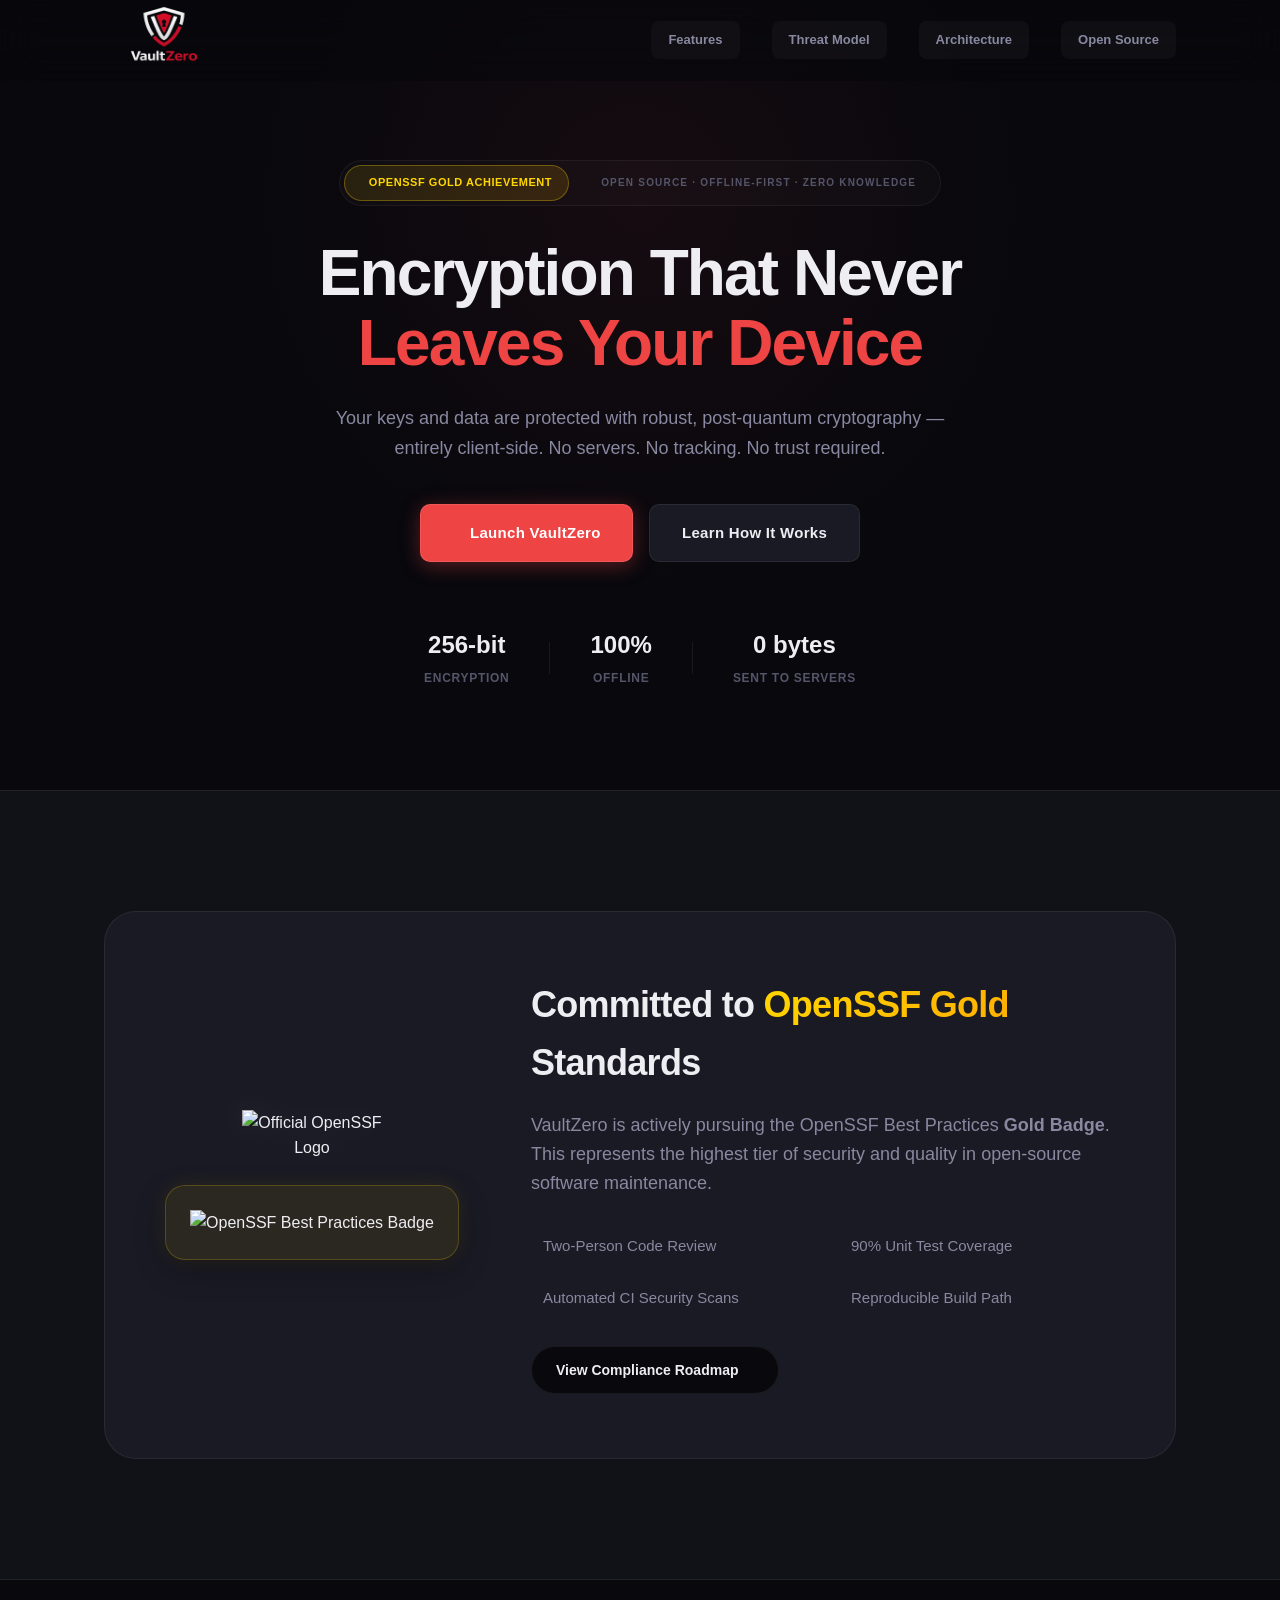
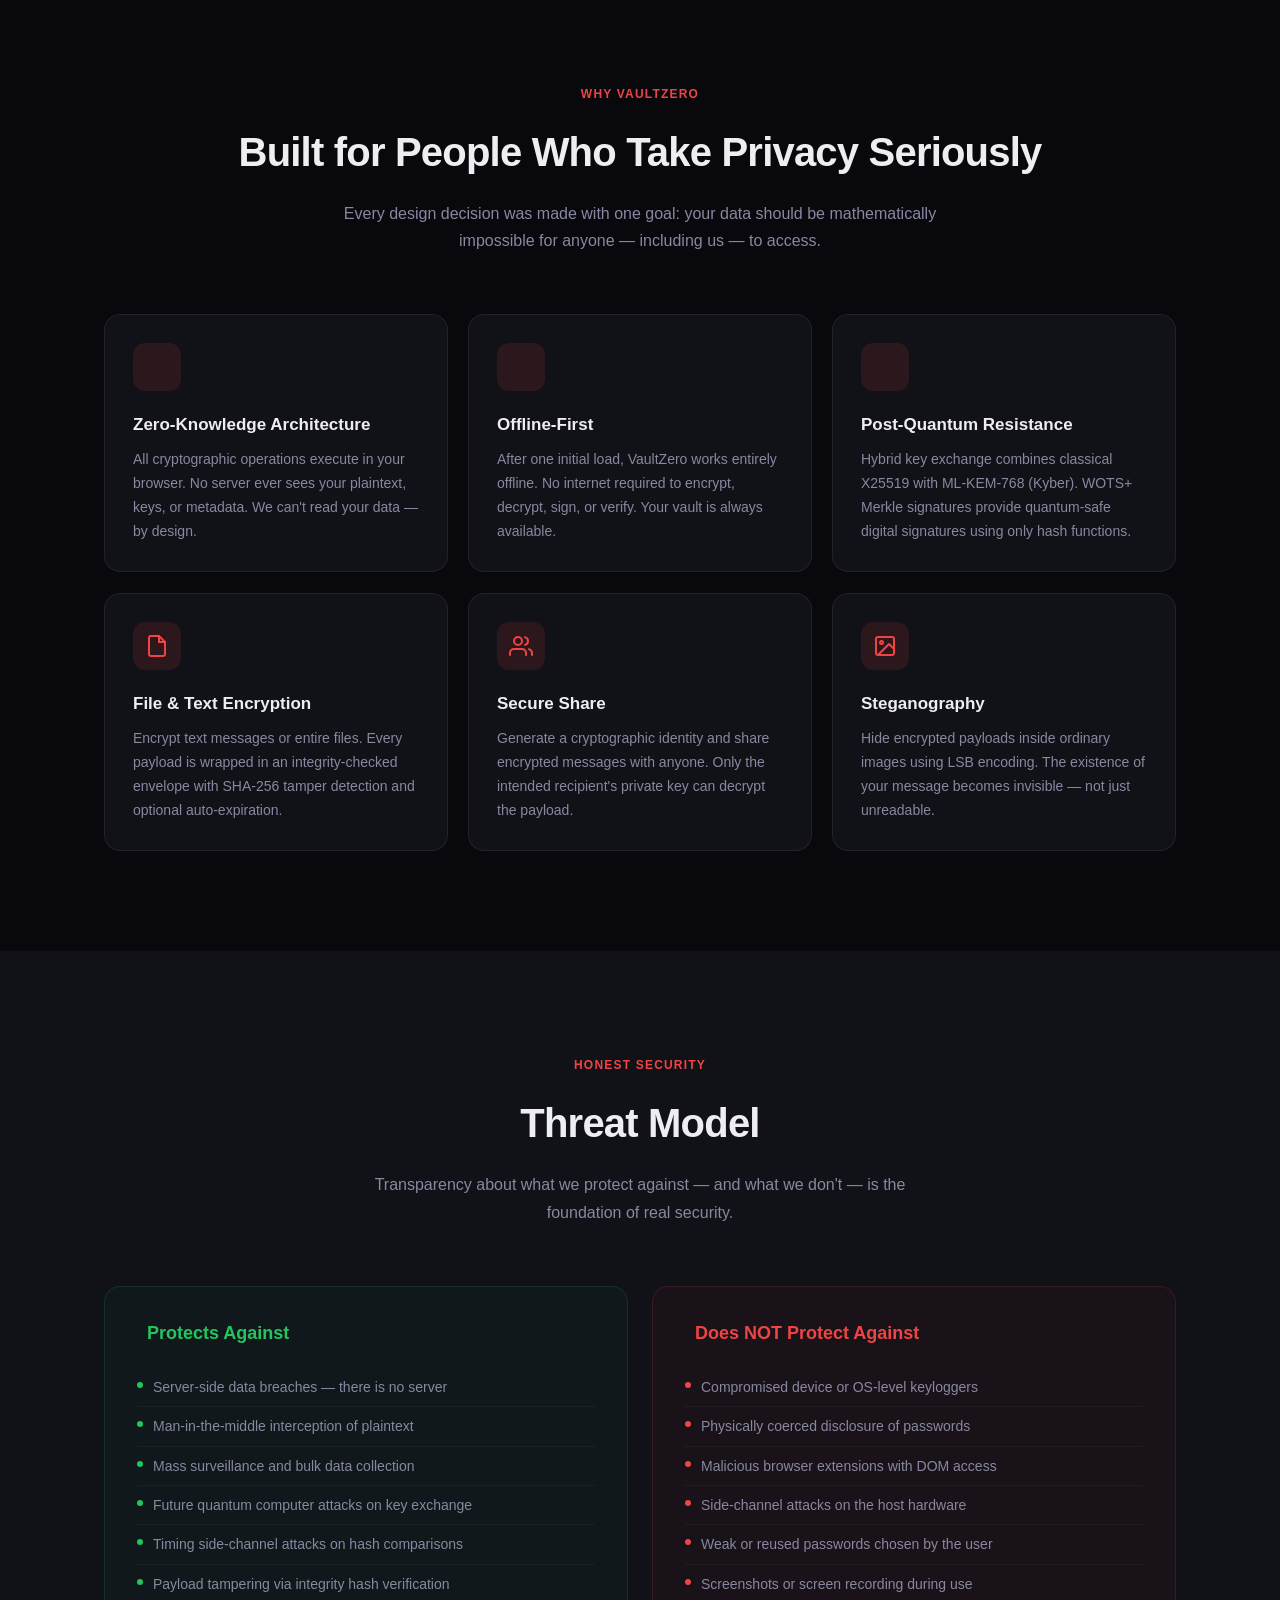
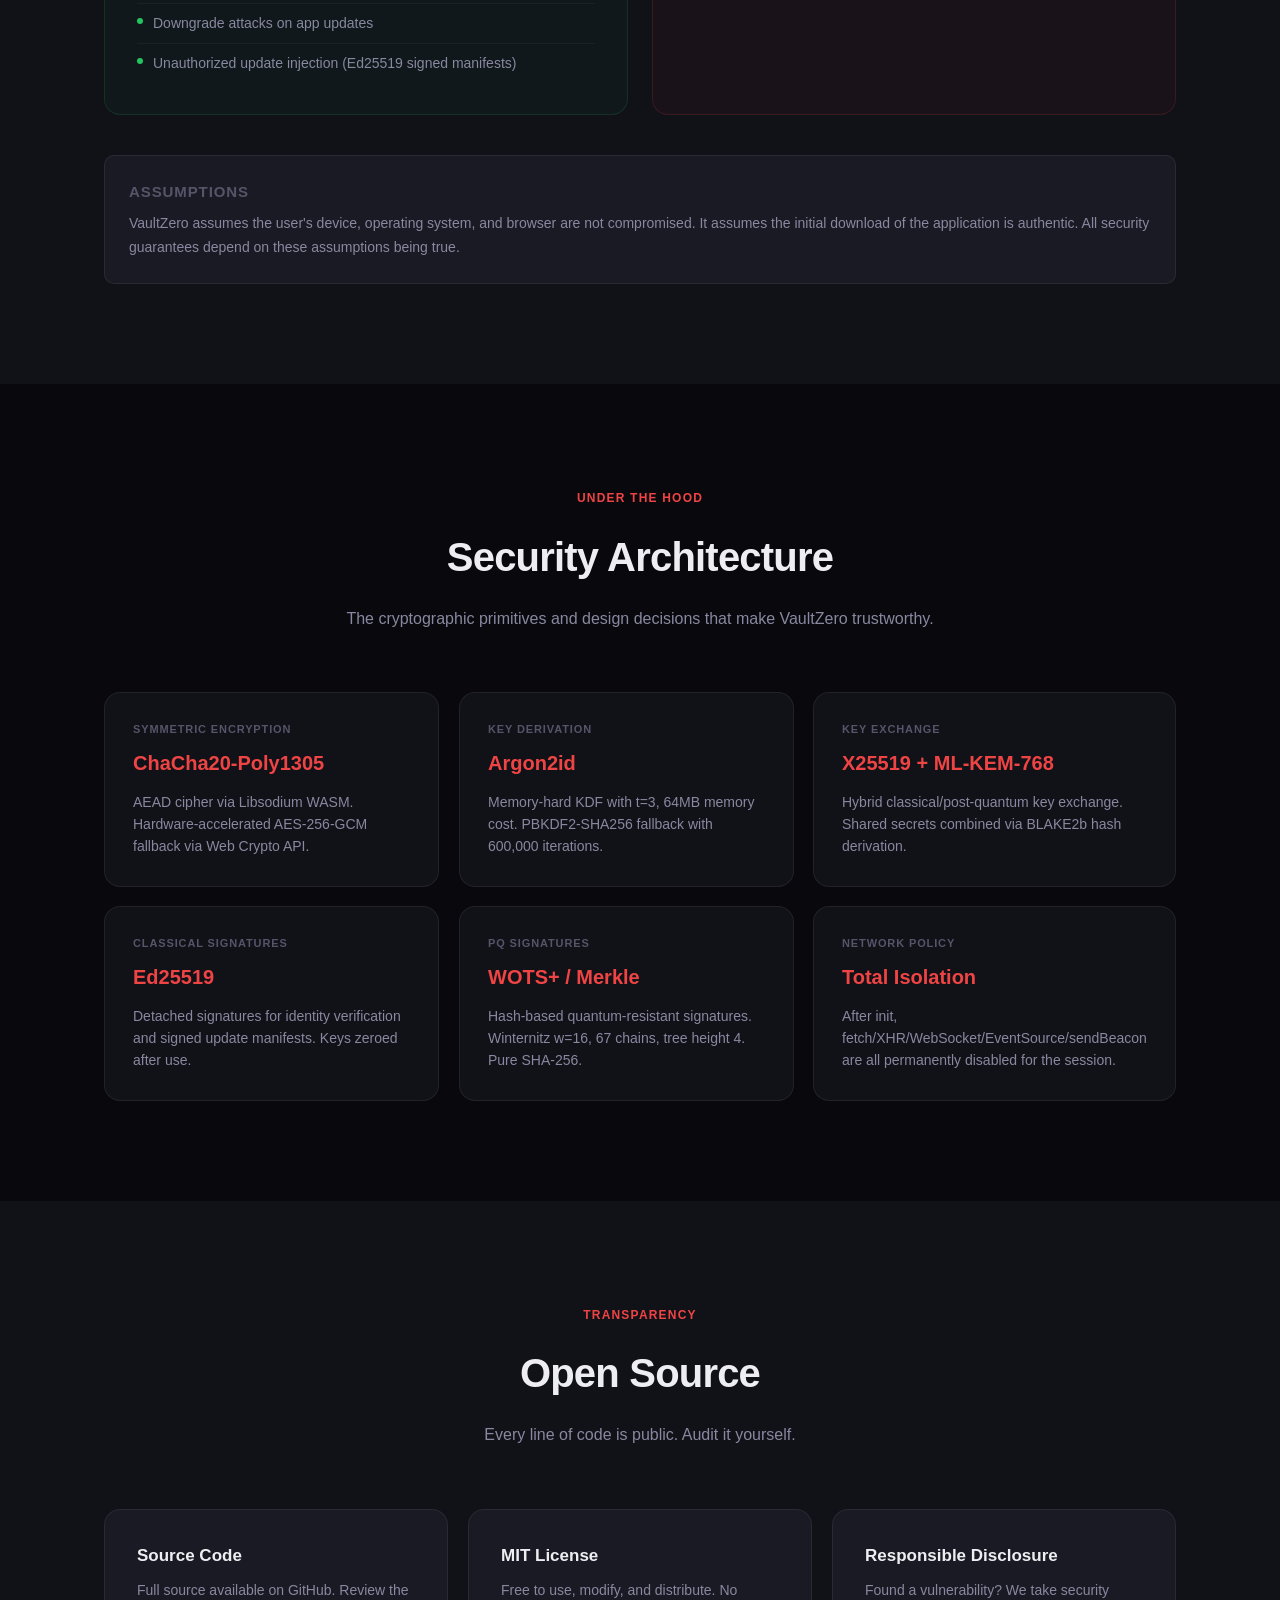
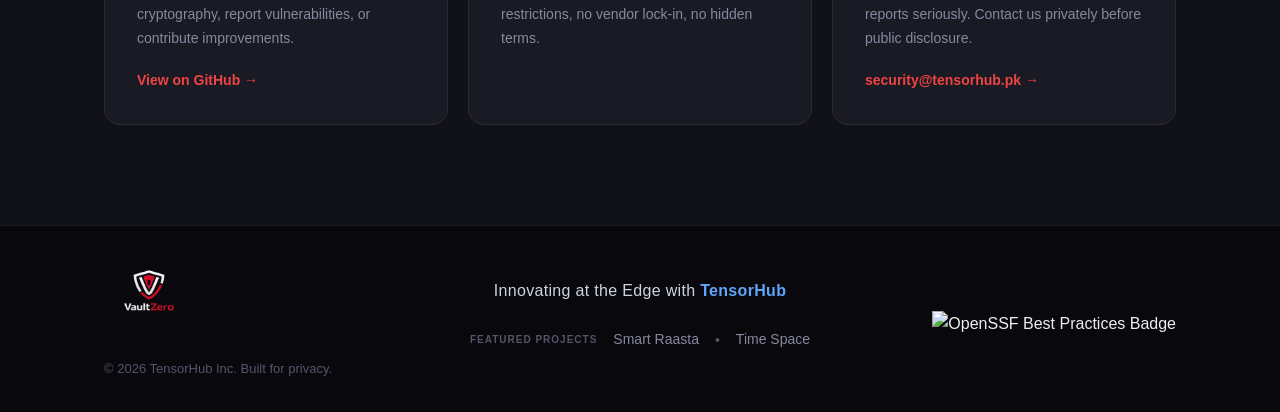
==== app/index.html @ 51a58105 "UI and UX bug fix and improvements" ====
﻿<!--
  VaultZero — Zero-Knowledge Offline Encryption
  Copyright (c) 2026 VaultZero Contributors
  SPDX-License-Identifier: MIT
-->
<!doctype html>
<html lang="en">
<head>
    <meta charset="UTF-8" />
    <meta name="viewport" content="width=device-width, initial-scale=1.0" />
    <title>VaultZero — Zero-Knowledge Encryption | Offline-First, Post-Quantum Ready</title>
    <meta name="description" content="VaultZero is an open-source, client-side encryption tool with post-quantum resistance. Secure message encryption online. No data ever leaves your device." />
    <meta name="theme-color" content="#08080d" />
    <meta name="author" content="Tensorhub.pk" />
    <meta name="keywords" content="client-side encryption tool, zero knowledge encryption, secure message encryption online, offline encryption web app, privacy-first encryption tool, secure document encryption online, browser-based encryption, post-quantum ready encryption, ChaCha20, Argon2id, ML-KEM-768, secure messaging" />
    <meta name="robots" content="index, follow, max-snippet:-1, max-image-preview:large" />

    <!-- Security Headers & SEO -->
    <meta http-equiv="Content-Security-Policy" content="default-src 'self'; script-src 'self' 'unsafe-inline' 'wasm-unsafe-eval' https://unpkg.com; style-src 'self' 'unsafe-inline' https://fonts.googleapis.com https://cdn.jsdelivr.net; font-src 'self' https://fonts.gstatic.com https://cdn.jsdelivr.net; img-src 'self' data: blob: https://bestpractices.dev https://www.bestpractices.dev https://openssf.org https://raw.githubusercontent.com; connect-src 'self'; worker-src 'self'; object-src 'none'; base-uri 'self'; form-action 'self';" />
    <meta http-equiv="X-Content-Type-Options" content="nosniff" />
    <meta name="referrer" content="strict-origin-when-cross-origin" />
    <meta http-equiv="Permissions-Policy" content="camera=(), microphone=(), geolocation=(), payment=(), usb=(), magnetometer=(), gyroscope=(), accelerometer=()" />
    <meta name="author" content="TensorHub Inc." />
    <meta name="copyright" content="TensorHub Inc." />
    <link rel="sitemap" type="application/xml" title="Sitemap" href="/sitemap.xml" />
    <link rel="alternate" hreflang="x-default" href="https://vaultzero.tensorhub.pk/" />

    <!-- Canonical & Favicon -->
    <link rel="canonical" href="https://vaultzero.tensorhub.pk/" />
    <link rel="icon" sizes="512x512" href="./assets/fevicon.jpeg" type="image/jpeg" />
    <link rel="apple-touch-icon" sizes="512x512" href="./assets/fevicon.jpeg" />

    <!-- Open Graph (1200x630 optimized) -->
    <meta property="og:title" content="VaultZero — Zero-Knowledge Encryption" />
    <meta property="og:description" content="Open-source, offline-first encryption with post-quantum resistance. Encrypt messages and files locally. No data ever leaves your device." />
    <meta property="og:type" content="website" />
    <meta property="og:url" content="https://vaultzero.tensorhub.pk/" />
    <meta property="og:image" content="https://vaultzero.tensorhub.pk/assets/og-image.jpeg" />
    <meta property="og:image:width" content="1200" />
    <meta property="og:image:height" content="630" />
    <meta property="og:image:alt" content="VaultZero - Secure Offline Encryption" />
    <meta property="og:site_name" content="VaultZero" />
    <meta property="og:locale" content="en_US" />

    <!-- Twitter Card -->
    <meta name="twitter:card" content="summary_large_image" />
    <meta name="twitter:url" content="https://vaultzero.tensorhub.pk/" />
    <meta name="twitter:title" content="VaultZero — Zero-Knowledge Encryption" />
    <meta name="twitter:description" content="Open-source, offline-first encryption with post-quantum resistance. No data ever leaves your device." />
    <meta name="twitter:image" content="https://vaultzero.tensorhub.pk/assets/og-image.jpeg" />
    <meta name="twitter:image:alt" content="VaultZero shield logo" />

    <!-- Structured Data: Organization -->
    <script type="application/ld+json">
    {
        "@context": "https://schema.org",
        "@type": "Organization",
        "name": "Tensorhub.pk",
        "url": "https://tensorhub.pk",
        "logo": "https://vaultzero.tensorhub.pk/icon-512.png",
        "sameAs": [
            "https://github.com/TensorHub-Pk"
        ],
        "description": "Tensorhub.pk builds privacy-first, open-source security tools.",
        "contactPoint": {
            "@type": "ContactPoint",
            "email": "info@tensorhub.pk",
            "contactType": "Customer Support"
        }
    }
    </script>

    <!-- Structured Data: SoftwareApplication -->
    <script type="application/ld+json">
    {
        "@context": "https://schema.org",
        "@type": "SoftwareApplication",
        "name": "VaultZero",
        "applicationCategory": "SecurityApplication",
        "applicationSubCategory": "Encryption Tool",
        "operatingSystem": "Web",
        "description": "Open-source, offline-first, zero-knowledge encryption platform with post-quantum resistance. Supports ChaCha20-Poly1305, Argon2id, X25519 + ML-KEM-768 hybrid key exchange, and WOTS+ Merkle signatures.",
        "url": "https://vaultzero.tensorhub.pk/",
        "downloadUrl": "https://vaultzero.tensorhub.pk/vault.html",
        "screenshot": "https://vaultzero.tensorhub.pk/icon-512.png",
        "softwareVersion": "1.0.0",
        "releaseNotes": "Initial open-source release with full post-quantum cryptographic suite.",
        "author": {
            "@type": "Organization",
            "name": "Tensorhub.pk",
            "url": "https://tensorhub.pk"
        },
        "offers": {
            "@type": "Offer",
            "price": "0",
            "priceCurrency": "USD",
            "availability": "https://schema.org/InStock"
        },
        "license": "https://opensource.org/licenses/MIT",
        "isAccessibleForFree": true,
        "featureList": [
            "ChaCha20-Poly1305 AEAD Encryption",
            "AES-256-GCM Hardware-Accelerated Fallback",
            "Argon2id Memory-Hard Key Derivation",
            "X25519 + ML-KEM-768 Hybrid Key Exchange",
            "Ed25519 Digital Signatures",
            "WOTS+ Merkle Post-Quantum Signatures",
            "LSB Steganography",
            "Offline-First Progressive Web App",
            "Total Network Isolation After Init",
            "Signed Update Verification"
        ],
        "permissions": "No permissions required. Runs entirely in the browser."
    }
    </script>

    <!-- Structured Data: WebPage -->
    <script type="application/ld+json">
    {
        "@context": "https://schema.org",
        "@type": "WebPage",
        "name": "VaultZero — Zero-Knowledge Encryption",
        "description": "Official homepage for VaultZero, an open-source encryption platform.",
        "url": "https://vaultzero.tensorhub.pk/",
        "isPartOf": {
            "@type": "WebSite",
            "name": "VaultZero",
            "url": "https://vaultzero.tensorhub.pk/"
        },
        "breadcrumb": {
            "@type": "BreadcrumbList",
            "itemListElement": [{
                "@type": "ListItem",
                "position": 1,
                "name": "Home",
                "item": "https://vaultzero.tensorhub.pk/"
            }]
        }
    }
    </script>

    <!-- Performance: DNS Prefetch + Preconnect (consolidated) -->
    <link rel="dns-prefetch" href="https://fonts.googleapis.com" />
    <link rel="dns-prefetch" href="https://fonts.gstatic.com" />
    <link rel="preconnect" href="https://fonts.googleapis.com" />
    <link rel="preconnect" href="https://fonts.gstatic.com" crossorigin />
    <link rel="preload" href="https://fonts.googleapis.com/css2?family=Outfit:wght@600;700;800;900&family=Inter:wght@400;500;600;700&display=swap" as="style" />
    <link rel="preload" href="./assets/logo.png" as="image" />

    <!-- Fonts -->
    <link href="https://fonts.googleapis.com/css2?family=Outfit:wght@600;700;800;900&family=Inter:wght@400;500;600;700&display=swap" rel="stylesheet" />
    <script src="https://unpkg.com/@phosphor-icons/web" defer></script>

    <!-- Styles -->
    <link rel="stylesheet" href="./home-design.css" />
    <link rel="manifest" href="./app-identity.json" />

</head>
<body>

    <!-- ===== HEADER ===== -->
    <header class="site-header" id="site-header">
        <div class="container header-inner">
            <a href="/" class="logo-link" aria-label="VaultZero Home">
                <img src="assets/logo.png" alt="VaultZero Logo" class="logo-img" width="130" height="auto">
            </a>
            <nav class="site-nav" id="site-nav">
                <a href="#features" class="nav-link">Features</a>
                <a href="#threat-model" class="nav-link">Threat Model</a>
                <a href="#architecture" class="nav-link">Architecture</a>
                <a href="#open-source" class="nav-link">Open Source</a>
            </nav>
            <button class="mobile-menu-btn" id="mobile-menu-btn" aria-label="Toggle navigation">
                <i class="ph-bold ph-list" style="font-size: 28px;"></i>
            </button>
        </div>
    </header>

    <!-- ===== HERO ===== -->
    <section class="hero">
        <div class="container hero-inner">
            <div class="hero-badges-group">
                <a href="https://bestpractices.dev/projects/12040" rel="noopener noreferrer" target="_blank" class="premium-gold-badge">
                    <i class="ph-fill ph-trophy"></i>
                    <span>OpenSSF Gold Achievement</span>
                </a>
                <div class="hero-feature-badge">Open Source · Offline-First · Zero Knowledge</div>
            </div>
            <h1 class="hero-title">
                Encryption That Never<br>
                <span class="accent-text">Leaves Your Device</span>
            </h1>
            <p class="hero-subtitle">
                Your keys and data are protected with robust, post-quantum cryptography — entirely client-side. No servers. No tracking. No trust required.
            </p>
            <div class="hero-actions">
                <a href="vault.html" target="_blank" rel="noopener noreferrer" class="cta-btn primary-cta">
                    <i class="ph-duotone ph-shield-check" style="font-size: 24px; margin-right: 8px;"></i>
                    Launch VaultZero
                </a>
                <a href="#architecture" class="cta-btn secondary-cta">Learn How It Works</a>
            </div>
            <div class="hero-stats">
                <div class="stat">
                    <span class="stat-value">256-bit</span>
                    <span class="stat-label">Encryption</span>
                </div>
                <div class="stat-divider"></div>
                <div class="stat">
                    <span class="stat-value">100%</span>
                    <span class="stat-label">Offline</span>
                </div>
                <div class="stat-divider"></div>
                <div class="stat">
                    <span class="stat-value">0 bytes</span>
                    <span class="stat-label">Sent to servers</span>
                </div>
            </div>
        </div>
    </section>

    <!-- ===== OPENSSF COMPLIANCE ===== -->
    <section class="openssf-section reveal" id="compliance">
        <div class="container">
            <div class="openssf-card">
                <div class="openssf-visual">
                    <img src="https://raw.githubusercontent.com/ossf/artwork/e1d53fab943dfd4379b1f181d4078e2ea238c324/openssf/stacked/color/openssf-stacked-color.svg" alt="Official OpenSSF Logo" class="openssf-logo-large">
                    <div class="badge-float">
                        <a href="https://bestpractices.dev/projects/12040" rel="noopener noreferrer" target="_blank">
                            <img src="https://bestpractices.dev/projects/12040/badge" alt="OpenSSF Best Practices Badge" style="height: 48px;">
                        </a>
                    </div>
                </div>
                <div class="openssf-content">
                    <h2>Committed to <span class="gold-text">OpenSSF Gold</span> Standards</h2>
                    <p class="openssf-description">
                        VaultZero is actively pursuing the OpenSSF Best Practices <strong>Gold Badge</strong>. This represents the highest tier of security and quality in open-source software maintenance.
                    </p>
                    <div class="openssf-criteria">
                        <div class="criterion-item">
                            <i class="ph-duotone ph-check-circle" style="font-size: 24px; color: var(--green);"></i>
                            <span>Two-Person Code Review</span>
                        </div>
                        <div class="criterion-item">
                            <i class="ph-duotone ph-check-circle" style="font-size: 24px; color: var(--green);"></i>
                            <span>90% Unit Test Coverage</span>
                        </div>
                        <div class="criterion-item">
                            <i class="ph-duotone ph-check-circle" style="font-size: 24px; color: var(--green);"></i>
                            <span>Automated CI Security Scans</span>
                        </div>
                        <div class="criterion-item">
                            <i class="ph-duotone ph-check-circle" style="font-size: 24px; color: var(--green);"></i>
                            <span>Reproducible Build Path</span>
                        </div>
                    </div>
                    <a href="https://bestpractices.dev/projects/12040" target="_blank" rel="noopener noreferrer" class="compliance-cta">
                        View Compliance Roadmap
                        <i class="ph-bold ph-arrow-right" style="font-size: 18px; margin-left: 6px;"></i>
                    </a>
                </div>
            </div>
        </div>
    </section>

    <!-- ===== FEATURES ===== -->
    <section class="section" id="features">
        <div class="container">
            <div class="section-header">
                <span class="section-tag">Why VaultZero</span>
                <h2 class="section-title">Built for People Who Take Privacy Seriously</h2>
                <p class="section-desc">Every design decision was made with one goal: your data should be mathematically impossible for anyone — including us — to access.</p>
            </div>
            <div class="features-grid">
                <div class="feature-card">
                    <div class="feature-icon">
                        <i class="ph-duotone ph-lock-key" style="font-size: 32px;"></i>
                    </div>
                    <h3>Zero-Knowledge Architecture</h3>
                    <p>All cryptographic operations execute in your browser. No server ever sees your plaintext, keys, or metadata. We can't read your data — by design.</p>
                </div>
                <div class="feature-card">
                    <div class="feature-icon">
                        <i class="ph-duotone ph-wifi-slash" style="font-size: 32px;"></i>
                    </div>
                    <h3>Offline-First</h3>
                    <p>After one initial load, VaultZero works entirely offline. No internet required to encrypt, decrypt, sign, or verify. Your vault is always available.</p>
                </div>
                <div class="feature-card">
                    <div class="feature-icon">
                        <i class="ph-duotone ph-atom" style="font-size: 32px;"></i>
                    </div>
                    <h3>Post-Quantum Resistance</h3>
                    <p>Hybrid key exchange combines classical X25519 with ML-KEM-768 (Kyber). WOTS+ Merkle signatures provide quantum-safe digital signatures using only hash functions.</p>
                </div>
                <div class="feature-card">
                    <div class="feature-icon">
                        <svg width="24" height="24" viewBox="0 0 24 24" fill="none" stroke="currentColor" stroke-width="2" stroke-linecap="round" stroke-linejoin="round"><path d="M14 2H6a2 2 0 0 0-2 2v16a2 2 0 0 0 2 2h12a2 2 0 0 0 2-2V8z"></path><polyline points="14 2 14 8 20 8"></polyline></svg>
                    </div>
                    <h3>File & Text Encryption</h3>
                    <p>Encrypt text messages or entire files. Every payload is wrapped in an integrity-checked envelope with SHA-256 tamper detection and optional auto-expiration.</p>
                </div>
                <div class="feature-card">
                    <div class="feature-icon">
                        <svg width="24" height="24" viewBox="0 0 24 24" fill="none" stroke="currentColor" stroke-width="2" stroke-linecap="round" stroke-linejoin="round"><path d="M17 21v-2a4 4 0 0 0-4-4H5a4 4 0 0 0-4 4v2"></path><circle cx="9" cy="7" r="4"></circle><path d="M23 21v-2a4 4 0 0 0-3-3.87"></path><path d="M16 3.13a4 4 0 0 1 0 7.75"></path></svg>
                    </div>
                    <h3>Secure Share</h3>
                    <p>Generate a cryptographic identity and share encrypted messages with anyone. Only the intended recipient's private key can decrypt the payload.</p>
                </div>
                <div class="feature-card">
                    <div class="feature-icon">
                        <svg width="24" height="24" viewBox="0 0 24 24" fill="none" stroke="currentColor" stroke-width="2" stroke-linecap="round" stroke-linejoin="round"><rect x="3" y="3" width="18" height="18" rx="2" ry="2"></rect><circle cx="8.5" cy="8.5" r="1.5"></circle><polyline points="21 15 16 10 5 21"></polyline></svg>
                    </div>
                    <h3>Steganography</h3>
                    <p>Hide encrypted payloads inside ordinary images using LSB encoding. The existence of your message becomes invisible — not just unreadable.</p>
                </div>
            </div>
        </div>
    </section>

    <!-- ===== THREAT MODEL ===== -->
    <section class="section section-alt" id="threat-model">
        <div class="container">
            <div class="section-header">
                <span class="section-tag">Honest Security</span>
                <h2 class="section-title">Threat Model</h2>
                <p class="section-desc">Transparency about what we protect against — and what we don't — is the foundation of real security.</p>
            </div>
            <div class="threat-grid">
                <div class="threat-card protects">
                    <div class="threat-card-header">
                        <i class="ph-duotone ph-shield-check" style="font-size: 24px; color: var(--green);"></i>
                        <h3>Protects Against</h3>
                    </div>
                    <ul>
                        <li>Server-side data breaches — there is no server</li>
                        <li>Man-in-the-middle interception of plaintext</li>
                        <li>Mass surveillance and bulk data collection</li>
                        <li>Future quantum computer attacks on key exchange</li>
                        <li>Timing side-channel attacks on hash comparisons</li>
                        <li>Payload tampering via integrity hash verification</li>
                        <li>Downgrade attacks on app updates</li>
                        <li>Unauthorized update injection (Ed25519 signed manifests)</li>
                    </ul>
                </div>
                <div class="threat-card does-not">
                    <div class="threat-card-header">
                        <i class="ph-duotone ph-shield-warning" style="font-size: 24px; color: var(--red);"></i>
                        <h3>Does NOT Protect Against</h3>
                    </div>
                    <ul>
                        <li>Compromised device or OS-level keyloggers</li>
                        <li>Physically coerced disclosure of passwords</li>
                        <li>Malicious browser extensions with DOM access</li>
                        <li>Side-channel attacks on the host hardware</li>
                        <li>Weak or reused passwords chosen by the user</li>
                        <li>Screenshots or screen recording during use</li>
                    </ul>
                </div>
            </div>
            <div class="threat-assumptions">
                <h3>Assumptions</h3>
                <p>VaultZero assumes the user's device, operating system, and browser are not compromised. It assumes the initial download of the application is authentic. All security guarantees depend on these assumptions being true.</p>
            </div>
        </div>
    </section>

    <!-- ===== ARCHITECTURE ===== -->
    <section class="section" id="architecture">
        <div class="container">
            <div class="section-header">
                <span class="section-tag">Under the Hood</span>
                <h2 class="section-title">Security Architecture</h2>
                <p class="section-desc">The cryptographic primitives and design decisions that make VaultZero trustworthy.</p>
            </div>
            <div class="arch-grid">
                <div class="arch-card">
                    <div class="arch-label">Symmetric Encryption</div>
                    <div class="arch-value">ChaCha20-Poly1305</div>
                    <p>AEAD cipher via Libsodium WASM. Hardware-accelerated AES-256-GCM fallback via Web Crypto API.</p>
                </div>
                <div class="arch-card">
                    <div class="arch-label">Key Derivation</div>
                    <div class="arch-value">Argon2id</div>
                    <p>Memory-hard KDF with t=3, 64MB memory cost. PBKDF2-SHA256 fallback with 600,000 iterations.</p>
                </div>
                <div class="arch-card">
                    <div class="arch-label">Key Exchange</div>
                    <div class="arch-value">X25519 + ML-KEM-768</div>
                    <p>Hybrid classical/post-quantum key exchange. Shared secrets combined via BLAKE2b hash derivation.</p>
                </div>
                <div class="arch-card">
                    <div class="arch-label">Classical Signatures</div>
                    <div class="arch-value">Ed25519</div>
                    <p>Detached signatures for identity verification and signed update manifests. Keys zeroed after use.</p>
                </div>
                <div class="arch-card">
                    <div class="arch-label">PQ Signatures</div>
                    <div class="arch-value">WOTS+ / Merkle</div>
                    <p>Hash-based quantum-resistant signatures. Winternitz w=16, 67 chains, tree height 4. Pure SHA-256.</p>
                </div>
                <div class="arch-card">
                    <div class="arch-label">Network Policy</div>
                    <div class="arch-value">Total Isolation</div>
                    <p>After init, fetch/XHR/WebSocket/EventSource/sendBeacon are all permanently disabled for the session.</p>
                </div>
            </div>
        </div>
    </section>

    <!-- ===== OPEN SOURCE ===== -->
    <section class="section section-alt" id="open-source">
        <div class="container">
            <div class="section-header">
                <span class="section-tag">Transparency</span>
                <h2 class="section-title">Open Source</h2>
                <p class="section-desc">Every line of code is public. Audit it yourself.</p>
            </div>
            <div class="open-source-content">
                <div class="os-card">
                    <i class="ph-duotone ph-code" style="font-size: 32px; color: var(--accent);"></i>
                    <h3>Source Code</h3>
                    <p>Full source available on GitHub. Review the cryptography, report vulnerabilities, or contribute improvements.</p>
                    <a href="https://github.com" target="_blank" rel="noopener noreferrer" class="os-link">View on GitHub →</a>
                </div>
                <div class="os-card">
                    <i class="ph-duotone ph-file-text" style="font-size: 32px; color: var(--accent);"></i>
                    <h3>MIT License</h3>
                    <p>Free to use, modify, and distribute. No restrictions, no vendor lock-in, no hidden terms.</p>
                </div>
                <div class="os-card">
                    <i class="ph-duotone ph-bug" style="font-size: 32px; color: var(--accent);"></i>
                    <h3>Responsible Disclosure</h3>
                    <p>Found a vulnerability? We take security reports seriously. Contact us privately before public disclosure.</p>
                    <a href="mailto:security@tensorhub.pk" class="os-link">security@tensorhub.pk →</a>
                </div>
            </div>
        </div>
    </section>

    </section>

    <!-- ===== FOOTER ===== -->
    <footer class="site-footer new-footer">
        <div class="container">
            <!-- Top Row: TensorHub layout -->
            <div class="new-footer-layout">
                <!-- Branding (Left) -->
                <div class="new-footer-left">
                    <a href="https://tensorhub.pk" class="new-footer-logo">
                        <img src="assets/logo.png" alt="VaultZero Logo" width="90" height="auto" style="object-fit: contain;">
                    </a>
                    <p class="new-footer-copy" style="margin-top: 12px; font-size: 13px; color: var(--text-muted);">&copy; <span id="copyright-year">2026</span> TensorHub Inc. Built for privacy.</p>
                </div>

                <!-- Center: Tagline & Projects -->
                <div class="new-footer-center">
                    <p class="new-footer-tagline">
                        Innovating at the Edge with <a href="https://tensorhub.pk" class="tensorhub-link">TensorHub</a>
                    </p>
                    <div class="new-footer-projects">
                        <span class="projects-label">Featured Projects</span>
                        <div class="projects-list">
                            <a href="https://muhammad-owais-1947.github.io/Smart-Raasta/" target="_blank" class="project-link">
                                Smart Raasta<span></span>
                            </a>
                            <span class="project-dot">•</span>
                            <a href="https://timespace.tensorhub.pk" target="_blank" class="project-link">
                                Time Space<span></span>
                            </a>
                        </div>
                    </div>
                </div>

                <!-- Social & Compliance (Right) -->
                <div class="new-footer-right">
                    <div class="new-footer-socials">
                        <a href="https://github.com/Muhammad-Owais-1947" target="_blank" title="Owner Github"><i class="ph-fill ph-github-logo"></i></a>
                        <a href="https://github.com/TensorHub-Pk" target="_blank" title="Company Github"><i class="ph-bold ph-buildings"></i></a>
                        <a href="https://www.linkedin.com/in/MuhammadOwaisCEOTensorhub" target="_blank" title="LinkedIn"><i class="ph-fill ph-linkedin-logo"></i></a>
                        <a href="mailto:info@tensorhub.pk" title="Email Us"><i class="ph-fill ph-envelope"></i></a>
                    </div>
                    <div class="footer-badge">
                        <a href="https://bestpractices.dev/projects/12040" rel="noopener noreferrer" target="_blank">
                            <img src="https://bestpractices.dev/projects/12040/badge" alt="OpenSSF Best Practices Badge" style="height: 24px;">
                        </a>
                    </div>
                </div>
            </div>
        </div>
    </footer>

    <!-- Structured Data: FAQ -->
    <script type="application/ld+json">
    {
        "@context": "https://schema.org",
        "@type": "FAQPage",
        "mainEntity": [
            {
                "@type": "Question",
                "name": "What is VaultZero?",
                "acceptedAnswer": {
                    "@type": "Answer",
                    "text": "VaultZero is an open-source, client-side encryption tool that runs entirely in your browser. It uses post-quantum cryptography including ChaCha20-Poly1305, Argon2id, and ML-KEM-768 to protect your messages and files. No data ever leaves your device."
                }
            },
            {
                "@type": "Question",
                "name": "Does VaultZero store my data on any server?",
                "acceptedAnswer": {
                    "@type": "Answer",
                    "text": "No. VaultZero is a zero-knowledge tool. All encryption and decryption operations happen locally in your browser. There is no server-side processing, no accounts, and no data transmission. After initial load, the app works entirely offline."
                }
            },
            {
                "@type": "Question",
                "name": "What encryption algorithms does VaultZero use?",
                "acceptedAnswer": {
                    "@type": "Answer",
                    "text": "VaultZero uses ChaCha20-Poly1305 (via Libsodium WASM) for symmetric encryption with AES-256-GCM fallback, Argon2id for key derivation, X25519 + ML-KEM-768 hybrid key exchange, Ed25519 digital signatures, and WOTS+ Merkle hash-based post-quantum signatures."
                }
            },
            {
                "@type": "Question",
                "name": "Is VaultZero resistant to quantum computer attacks?",
                "acceptedAnswer": {
                    "@type": "Answer",
                    "text": "VaultZero includes post-quantum resistance through hybrid key exchange combining classical X25519 with ML-KEM-768 (Kyber), and WOTS+ Merkle signatures built on SHA-256 hash functions. This provides defense-in-depth against both current and future quantum threats."
                }
            },
            {
                "@type": "Question",
                "name": "Can I use VaultZero offline?",
                "acceptedAnswer": {
                    "@type": "Answer",
                    "text": "Yes. VaultZero is an offline-first Progressive Web App. After the initial page load, it caches all resources locally and works without any internet connection. You can also install it as a standalone app on your device."
                }
            }
        ]
    }
    </script>

    <!-- Minimal inline script: menu toggle, throttled scroll, reduced-motion aware -->
    <script>
        (function() {
            'use strict';
            var header = document.getElementById('site-header');
            var nav = document.getElementById('site-nav');
            var menuBtn = document.getElementById('mobile-menu-btn');
            var prefersReducedMotion = window.matchMedia('(prefers-reduced-motion: reduce)').matches;
            var scrollBehavior = prefersReducedMotion ? 'auto' : 'smooth';

            // Mobile menu toggle
            menuBtn.addEventListener('click', function() {
                nav.classList.toggle('open');
                menuBtn.classList.toggle('active');
            });

            // Smooth scroll for anchor links (respects reduced-motion)
            document.querySelectorAll('a[href^="#"]').forEach(function(a) {
                a.addEventListener('click', function(e) {
                    var target = document.querySelector(a.getAttribute('href'));
                    if (target) {
                        e.preventDefault();
                        nav.classList.remove('open');
                        menuBtn.classList.remove('active');
                        target.scrollIntoView({ behavior: scrollBehavior, block: 'start' });
                    }
                });
            });

            // Throttled scroll handler for header (16ms = ~60fps)
            var scrollTicking = false;
            var lastScrollY = window.scrollY;
            window.addEventListener('scroll', function() {
                if (!scrollTicking) {
                    scrollTicking = true;
                    requestAnimationFrame(function() {
                        var currentScrollY = window.scrollY;
                        if (currentScrollY > 40) {
                            header.classList.add('scrolled');
                        } else {
                            header.classList.remove('scrolled');
                        }
                        
                        // Hide on scroll down, show on scroll up
                        if (currentScrollY > lastScrollY && currentScrollY > 100) {
                            header.classList.add('header-hidden');
                        } else if (currentScrollY < lastScrollY) {
                            header.classList.remove('header-hidden');
                        }
                        lastScrollY = currentScrollY;
                        
                        scrollTicking = false;
                    });
                }
            }, { passive: true });

            // Intersection Observer for section fade-in (CLS-safe, no layout shift)
            if ('IntersectionObserver' in window && !prefersReducedMotion) {
                var observer = new IntersectionObserver(function(entries) {
                    entries.forEach(function(entry) {
                        if (entry.isIntersecting) {
                            entry.target.classList.add('visible');
                            observer.unobserve(entry.target);
                        }
                    });
                }, { threshold: 0.1, rootMargin: '0px 0px -40px 0px' });

                document.querySelectorAll('.feature-card, .threat-card, .arch-card, .os-card, .openssf-section').forEach(function(el) {
                    el.classList.add('reveal');
                    observer.observe(el);
                });
            }
        })();
    </script>
</body>
</html>
---- app/home-design.css ----
/* ================================================================
   VaultZero — Zero-Knowledge Offline Encryption
   Copyright (c) 2026 VaultZero Contributors
   SPDX-License-Identifier: MIT

   VaultZero — Homepage Stylesheet
   Standalone CSS for the public landing page.
   Does NOT share any styles with the secure app (style.css).
   ================================================================ */

/* ── Design Tokens ── */
:root {
  --red: #ef4444;
  --red-soft: rgba(239, 68, 68, 0.12);
  --red-glow: rgba(239, 68, 68, 0.35);
  --green: #22c55e;
  --bg: #08080d;
  --bg-surface: #111118;
  --bg-elevated: #1a1a24;
  --border: rgba(255, 255, 255, 0.07);
  --text: #eeeef2;
  --text-secondary: #8888a0;
  --text-muted: #55556a;
  --radius: 16px;
  --radius-sm: 10px;
  --font-heading: "Outfit", sans-serif;
  --font-body: "Inter", sans-serif;
  --header-h: 80px;
  --header-h-mobile: 72px;
}

/* ── Reset ── */
*,
*::before,
*::after {
  margin: 0;
  padding: 0;
  box-sizing: border-box;
}
html {
  scroll-behavior: smooth;
  -webkit-text-size-adjust: 100%;
  scroll-padding-top: 80px;
}
body {
  font-family: var(--font-body);
  background: var(--bg);
  color: var(--text);
  line-height: 1.6;
  -webkit-font-smoothing: antialiased;
  -webkit-tap-highlight-color: transparent;
  overflow-x: hidden;
}
a {
  color: inherit;
  text-decoration: none;
}
ul {
  list-style: none;
}
button {
  cursor: pointer;
  border: none;
  background: none;
  color: inherit;
  font: inherit;
}

/* ── Container ── */
.container {
  max-width: 1120px;
  margin: 0 auto;
  padding: 0 24px;
}

/* ================================================================
   HEADER
   ================================================================ */
.site-header {
  position: fixed;
  top: 0;
  left: 0;
  right: 0;
  z-index: 100;
  background: rgba(8, 8, 13, 0.6);
  backdrop-filter: blur(20px);
  -webkit-backdrop-filter: blur(20px);
  border-bottom: 1px solid transparent;
  transition:
    transform 0.4s cubic-bezier(0.22, 1, 0.36, 1),
    opacity 0.4s ease,
    background 0.3s,
    border-color 0.3s,
    box-shadow 0.3s;
  will-change: transform, opacity, background-color;
  transform: translateZ(0); /* Hardware accelerate */
}
.site-header.header-hidden {
  transform: translateY(-100%) translateZ(0);
  opacity: 0;
}
.site-header.scrolled {
  background: rgba(8, 8, 13, 0.95);
  border-bottom-color: var(--border);
  box-shadow: 0 4px 30px rgba(0, 0, 0, 0.3);
}
.header-inner {
  display: flex;
  align-items: center;
  justify-content: space-between;
  height: var(--header-h);
}
.logo-link {
  display: flex;
  align-items: center;
}
.logo-img {
  height: 120px;
  width: auto;
  object-fit: contain;
  transition: height 0.3s ease;
  position: relative;
  z-index: 1001;
}
@media (max-width: 768px) {
  .logo-img {
    height: 80px;
  }
}
.logo-text {
  font-family: var(--font-heading);
  font-weight: 800;
  font-size: 16px;
  letter-spacing: 0.06em;
}
.site-nav {
  display: flex;
  align-items: center;
  gap: 32px;
}
.nav-link {
  font-size: 13px;
  font-weight: 700;
  color: var(--text-secondary);
  padding: 8px 16px;
  border-radius: 8px;
  border: 1px solid transparent;
  transition: all 0.25s cubic-bezier(0.4, 0, 0.2, 1);
  background: rgba(255, 255, 255, 0.03);
}
.nav-link:hover {
  color: var(--red);
  background: var(--red-soft);
  border-color: rgba(239, 68, 68, 0.2);
  transform: translateY(-1px);
}
.mobile-menu-btn {
  display: none;
}

/* ================================================================
   HERO
   ================================================================ */
.hero {
  padding: 160px 0 100px;
  text-align: center;
  position: relative;
  overflow: hidden;
}
.hero::before {
  content: "";
  position: absolute;
  top: -200px;
  left: 50%;
  transform: translateX(-50%);
  width: 800px;
  height: 800px;
  background: radial-gradient(
    circle,
    rgba(239, 68, 68, 0.06) 0%,
    transparent 70%
  );
  pointer-events: none;
}
.hero-inner {
  position: relative;
  z-index: 1;
}
.hero-badges-group {
  display: inline-flex;
  align-items: center;
  justify-content: center;
  gap: 12px;
  margin-bottom: 32px;
  flex-wrap: wrap; /* Good for narrow screens */
  padding: 4px;
  background: rgba(255, 255, 255, 0.02);
  border: 1px solid rgba(255, 255, 255, 0.05);
  border-radius: 100px;
}

.premium-gold-badge {
  display: flex;
  align-items: center;
  gap: 8px;
  padding: 8px 16px;
  background: linear-gradient(135deg, rgba(255, 215, 0, 0.1) 0%, rgba(255, 174, 0, 0.15) 100%);
  border: 1.5px solid rgba(255, 215, 0, 0.3);
  border-radius: 100px;
  color: #ffd700;
  font-size: 11px;
  font-weight: 800;
  text-transform: uppercase;
  letter-spacing: 0.05em;
  transition: all 0.4s var(--transition);
  height: 36px;
  box-sizing: border-box;
}

.premium-gold-badge i {
  font-size: 16px;
  color: #ffae00;
  filter: drop-shadow(0 0 5px rgba(255, 215, 0, 0.4));
}

.premium-gold-badge:hover {
  background: linear-gradient(135deg, rgba(255, 215, 0, 0.15) 0%, rgba(255, 174, 0, 0.25) 100%);
  border-color: rgba(255, 215, 0, 0.6);
  transform: translateY(-2px) scale(1.02);
  box-shadow: 0 4px 15px rgba(255, 215, 0, 0.15);
}

.hero-feature-badge {
  display: flex;
  align-items: center;
  padding: 8px 20px;
  color: var(--text-muted);
  font-size: 10px;
  font-weight: 700;
  text-transform: uppercase;
  letter-spacing: 0.12em;
  height: 36px;
  box-sizing: border-box;
}
.hero-title {
  font-family: var(--font-heading);
  font-size: clamp(36px, 6vw, 64px);
  font-weight: 900;
  line-height: 1.1;
  letter-spacing: -0.03em;
  margin-bottom: 24px;
}
.accent-text {
  color: var(--red);
}
.hero-subtitle {
  font-size: 18px;
  color: var(--text-secondary);
  max-width: 640px;
  margin: 0 auto 40px;
  line-height: 1.7;
}
.hero-actions {
  display: flex;
  gap: 16px;
  justify-content: center;
  flex-wrap: wrap;
  margin-bottom: 64px;
}
.cta-btn {
  display: inline-flex;
  align-items: center;
  gap: 10px;
  padding: 16px 32px;
  border-radius: var(--radius-sm);
  font-family: var(--font-heading);
  font-size: 15px;
  font-weight: 800;
  letter-spacing: 0.02em;
  transition:
    transform 0.2s cubic-bezier(0.4, 0, 0.2, 1),
    box-shadow 0.2s ease,
    background 0.2s ease,
    border-color 0.2s ease,
    filter 0.2s ease;
  will-change: transform, box-shadow;
  white-space: nowrap;
}
.primary-cta {
  background: var(--red);
  color: #fff;
  box-shadow:
    0 4px 20px var(--red-glow),
    0 0 0 1px rgba(255, 255, 255, 0.1) inset;
}
.primary-cta:hover {
  transform: translateY(-2px);
  box-shadow:
    0 8px 30px var(--red-glow),
    0 0 0 1px rgba(255, 255, 255, 0.15) inset;
}
.primary-cta:active {
  transform: translateY(0) scale(0.98);
}
.secondary-cta {
  background: var(--bg-elevated);
  color: var(--text);
  border: 1px solid var(--border);
}
.secondary-cta:hover {
  border-color: var(--red);
  color: var(--red);
  transform: translateY(-2px);
}
.hero-stats {
  display: flex;
  justify-content: center;
  align-items: center;
  gap: 40px;
}
.stat {
  text-align: center;
}
.stat-value {
  display: block;
  font-family: var(--font-heading);
  font-size: 24px;
  font-weight: 800;
  color: var(--text);
}
.stat-label {
  font-size: 12px;
  color: var(--text-muted);
  text-transform: uppercase;
  letter-spacing: 0.06em;
  font-weight: 600;
}
.stat-divider {
  width: 1px;
  height: 32px;
  background: var(--border);
}

/* ================================================================
   SECTIONS (shared)
   ================================================================ */
.section {
  padding: 100px 0;
}
.section-alt {
  background: var(--bg-surface);
}
.section-header {
  text-align: center;
  margin-bottom: 60px;
}
.section-tag {
  display: inline-block;
  font-size: 12px;
  font-weight: 700;
  color: var(--red);
  text-transform: uppercase;
  letter-spacing: 0.1em;
  margin-bottom: 16px;
}
.section-title {
  font-family: var(--font-heading);
  font-size: clamp(28px, 4vw, 40px);
  font-weight: 900;
  letter-spacing: -0.02em;
  margin-bottom: 16px;
}
.section-desc {
  font-size: 16px;
  color: var(--text-secondary);
  max-width: 600px;
  margin: 0 auto;
  line-height: 1.7;
}

/* ================================================================
   FEATURES
   ================================================================ */
.features-grid {
  display: grid;
  grid-template-columns: repeat(3, 1fr);
  gap: 20px;
}
.feature-card {
  background: var(--bg-surface);
  border: 1px solid var(--border);
  border-radius: var(--radius);
  padding: 28px;
  transition:
    border-color 0.25s,
    transform 0.3s cubic-bezier(0.34, 1.56, 0.64, 1),
    box-shadow 0.3s ease;
  will-change: transform, box-shadow, border-color;
}
.feature-card:hover {
  border-color: rgba(239, 68, 68, 0.2);
  transform: translateY(-4px);
  box-shadow: 0 12px 40px rgba(0, 0, 0, 0.3);
}
.feature-icon {
  width: 48px;
  height: 48px;
  display: flex;
  align-items: center;
  justify-content: center;
  background: var(--red-soft);
  border-radius: 12px;
  color: var(--red);
  margin-bottom: 20px;
}
.feature-card h3 {
  font-family: var(--font-heading);
  font-size: 17px;
  font-weight: 800;
  margin-bottom: 10px;
}
.feature-card p {
  font-size: 14px;
  color: var(--text-secondary);
  line-height: 1.7;
}

/* ================================================================
   THREAT MODEL
   ================================================================ */
.threat-grid {
  display: grid;
  grid-template-columns: 1fr 1fr;
  gap: 24px;
  margin-bottom: 40px;
}
.threat-card {
  border-radius: var(--radius);
  padding: 32px;
  border: 1px solid var(--border);
}
.threat-card.protects {
  background: rgba(34, 197, 94, 0.04);
  border-color: rgba(34, 197, 94, 0.15);
}
.threat-card.does-not {
  background: rgba(239, 68, 68, 0.04);
  border-color: rgba(239, 68, 68, 0.15);
}
.threat-card-header {
  display: flex;
  align-items: center;
  gap: 10px;
  margin-bottom: 20px;
}
.threat-card.protects .threat-card-header {
  color: var(--green);
}
.threat-card.does-not .threat-card-header {
  color: var(--red);
}
.threat-card h3 {
  font-family: var(--font-heading);
  font-size: 18px;
  font-weight: 800;
}
.threat-card li {
  font-size: 14px;
  color: var(--text-secondary);
  padding: 8px 0;
  border-bottom: 1px solid rgba(255, 255, 255, 0.04);
  padding-left: 16px;
  position: relative;
  line-height: 1.6;
}
.threat-card li:last-child {
  border-bottom: none;
}
.threat-card li::before {
  content: "";
  position: absolute;
  left: 0;
  top: 14px;
  width: 6px;
  height: 6px;
  border-radius: 50%;
}
.threat-card.protects li::before {
  background: var(--green);
}
.threat-card.does-not li::before {
  background: var(--red);
}
.threat-assumptions {
  background: var(--bg-elevated);
  border: 1px solid var(--border);
  border-radius: var(--radius-sm);
  padding: 24px;
}
.threat-assumptions h3 {
  font-family: var(--font-heading);
  font-size: 15px;
  font-weight: 800;
  margin-bottom: 8px;
  color: var(--text-muted);
  text-transform: uppercase;
  letter-spacing: 0.06em;
}
.threat-assumptions p {
  font-size: 14px;
  color: var(--text-secondary);
  line-height: 1.7;
}

/* ================================================================
   ARCHITECTURE
   ================================================================ */
.arch-grid {
  display: grid;
  grid-template-columns: repeat(3, 1fr);
  gap: 20px;
}
.arch-card {
  background: var(--bg-surface);
  border: 1px solid var(--border);
  border-radius: var(--radius);
  padding: 28px;
  transition:
    border-color 0.25s,
    transform 0.2s;
}
.arch-card:hover {
  border-color: rgba(239, 68, 68, 0.2);
  transform: translateY(-2px);
}
.arch-label {
  font-size: 11px;
  font-weight: 700;
  color: var(--text-muted);
  text-transform: uppercase;
  letter-spacing: 0.08em;
  margin-bottom: 8px;
}
.arch-value {
  font-family: var(--font-heading);
  font-size: 20px;
  font-weight: 800;
  color: var(--red);
  margin-bottom: 12px;
}
.arch-card p {
  font-size: 14px;
  color: var(--text-secondary);
  line-height: 1.6;
}

/* ================================================================
   OPEN SOURCE
   ================================================================ */
.open-source-content {
  display: grid;
  grid-template-columns: repeat(3, 1fr);
  gap: 20px;
}
.os-card {
  background: var(--bg-elevated);
  border: 1px solid var(--border);
  border-radius: var(--radius);
  padding: 32px;
  transition:
    border-color 0.25s,
    transform 0.2s;
}
.os-card:hover {
  border-color: rgba(239, 68, 68, 0.2);
  transform: translateY(-2px);
}
.os-card svg {
  color: var(--red);
  margin-bottom: 16px;
}
.os-card h3 {
  font-family: var(--font-heading);
  font-size: 17px;
  font-weight: 800;
  margin-bottom: 10px;
}
.os-card p {
  font-size: 14px;
  color: var(--text-secondary);
  line-height: 1.7;
  margin-bottom: 16px;
}
.os-link {
  font-size: 14px;
  font-weight: 700;
  color: var(--red);
  transition: opacity 0.2s;
}
.os-link:hover {
  opacity: 0.8;
}

/* ================================================================
   FOOTER (TensorHub Inspired)
   ================================================================ */
.new-footer {
  border-top: 1px solid var(--border);
  padding: 24px 0 32px; /* Top reduced */
  background: var(--bg);
}
.new-footer-layout {
  display: flex;
  flex-direction: column;
  justify-content: space-between;
  align-items: center;
  gap: 16px; /* Reduced from 24 */
}
@media (min-width: 768px) {
  .new-footer-layout {
    flex-direction: row;
    gap: 32px;
  }
}
.new-footer-left {
  text-align: center;
}
@media (min-width: 768px) {
  .new-footer-left {
    text-align: left;
    flex: 1;
    min-width: 0;
  }
}
.new-footer-logo {
  display: inline-flex;
  align-items: center;
  gap: 8px;
  font-family: var(--font-heading);
  font-weight: 800;
  font-size: 16px;
  color: var(--text);
  transition: color 0.2s;
}
@media (min-width: 640px) {
  .new-footer-logo {
    font-size: 18px;
  }
}
.new-footer-logo:hover {
  color: #3b82f6; /* hover:text-blue-500 */
}
.new-footer-logo svg {
  color: var(--red); /* keep VaultZero brand red */
}
.new-footer-copy {
  color: var(--text-muted);
  font-size: 12px;
  margin-top: 6px;
}
.new-footer-center {
  display: none;
  flex-direction: column;
  align-items: center;
  gap: 12px;
  text-align: center;
}
@media (min-width: 640px) {
  .new-footer-center {
    display: flex;
  }
}
@media (min-width: 768px) {
  .new-footer-center {
    gap: 24px;
  }
}
.new-footer-tagline {
  color: #cbd5e1; /* text-slate-300 */
  font-size: 16px;
  font-weight: 500;
  letter-spacing: 0.02em;
}
@media (min-width: 640px) {
  .new-footer-tagline {
    font-size: 16px;
  }
}
.tensorhub-link {
  color: #60a5fa; /* text-blue-400 */
  font-weight: 600;
  text-decoration-color: rgba(59, 130, 246, 0.5); /* decoration-blue-500/50 */
  text-underline-offset: 4px;
  transition: all 0.2s;
}
.tensorhub-link:hover {
  color: #93c5fd; /* hover:text-blue-300 */
  text-decoration: underline;
}
.new-footer-projects {
  display: flex;
  flex-direction: column;
  align-items: center;
  gap: 12px;
}
@media (min-width: 768px) {
  .new-footer-projects {
    flex-direction: row;
    gap: 16px;
  }
}
.projects-label {
  display: none;
  color: var(--text-muted);
  text-transform: uppercase;
  letter-spacing: 0.1em;
  font-size: 10px;
  font-weight: 800;
}
@media (min-width: 640px) {
  .projects-label {
    display: block;
  }
}
.projects-list {
  display: flex;
  align-items: center;
  gap: 16px;
  font-size: 12px;
  font-weight: 500;
}
@media (min-width: 640px) {
  .projects-list {
    font-size: 14px;
  }
}
.project-link {
  color: var(--text-secondary); /* text-slate-400 */
  transition: color 0.2s;
  position: relative;
  padding-bottom: 2px;
}
.project-link:hover {
  color: #fff;
}
.project-link span {
  position: absolute;
  bottom: -2px;
  left: 0;
  width: 0;
  height: 1px;
  background: #fff;
  transition: width 0.2s;
}
.project-link:hover span {
  width: 100%;
}
.project-dot {
  color: var(--text-muted);
}
.new-footer-socials {
  display: flex;
  gap: 16px;
}
@media (min-width: 640px) {
  .new-footer-socials {
    gap: 24px;
  }
}
.new-footer-socials a {
  color: var(--text-secondary);
  transition: color 0.2s;
  font-size: 20px; /* text-xl */
}
.new-footer-socials a:hover {
  color: #fff;
}

.new-footer-right {
  display: flex;
  flex-direction: column;
  align-items: center;
  gap: 16px;
}

@media (min-width: 768px) {
  .new-footer-right {
    align-items: flex-end;
    flex: 1;
    min-width: 0;
  }
}

.footer-badge img {
  display: block;
  transition: opacity 0.2s;
}

.footer-badge img:hover {
  opacity: 0.8;
}

/* Responsive Layouts */

/* ================================================================
   RESPONSIVE
   ================================================================ */

/* Tablet */
@media (max-width: 900px) {
  .features-grid,
  .arch-grid,
  .open-source-content {
    grid-template-columns: 1fr 1fr;
  }
  .footer-inner {
    grid-template-columns: 1fr;
    gap: 40px;
  }
}

/* Mobile */
@media (max-width: 640px) {
  .site-nav {
    display: none;
    position: fixed;
    top: var(--header-h-mobile);
    left: 0;
    right: 0;
    background: rgba(8, 8, 13, 0.98);
    backdrop-filter: blur(20px);
    -webkit-backdrop-filter: blur(20px);
    flex-direction: column;
    padding: 24px;
    gap: 0;
    border-bottom: 1px solid var(--border);
  }
  .site-nav.open {
    display: flex;
  }
  .nav-link {
    padding: 14px 0;
    font-size: 16px;
    border-bottom: 1px solid var(--border);
    width: 100%;
  }
  .nav-link:last-child {
    border-bottom: none;
  }
  .mobile-menu-btn {
    display: flex;
    align-items: center;
    justify-content: center;
    width: 40px;
    height: 40px;
    color: var(--text-secondary);
  }
  .mobile-menu-btn.active {
    color: var(--red);
  }

  .hero {
    padding: 120px 0 70px;
  }
  .hero-title {
    font-size: 32px;
  }
  .hero-subtitle {
    font-size: 16px;
  }
  .hero-stats {
    gap: 20px;
    flex-wrap: wrap;
  }
  .stat-value {
    font-size: 20px;
  }
  .hero-actions {
    flex-direction: column;
    align-items: center;
  }
  .cta-btn {
    width: 100%;
    max-width: 320px;
    justify-content: center;
  }

  .section {
    padding: 60px 0;
  }
  .section-title {
    font-size: 26px;
  }

  .features-grid,
  .arch-grid,
  .open-source-content,
  .threat-grid {
    grid-template-columns: 1fr;
  }

  .footer-links {
    grid-template-columns: 1fr;
    gap: 32px;
  }
  .footer-links-row {
    grid-template-columns: 1fr;
    gap: 24px;
    text-align: center;
  }
  .footer-bottom-inner {
    flex-direction: column;
    gap: 8px;
    text-align: center;
  }
}

/* ================================================================
   PERFORMANCE & ANIMATION
   ================================================================ */

/* IntersectionObserver reveal (CLS-safe: uses transform only, no layout shift) */
.reveal {
  opacity: 0;
  transform: translateY(20px);
  transition:
    opacity 0.5s cubic-bezier(0.4, 0, 0.2, 1),
    transform 0.5s cubic-bezier(0.4, 0, 0.2, 1);
  will-change: opacity, transform;
}
.reveal.visible {
  opacity: 1;
  transform: translateY(0);
}

/* Stagger reveal for grid children */
.reveal:nth-child(2) {
  transition-delay: 0.06s;
}
.reveal:nth-child(3) {
  transition-delay: 0.12s;
}
.reveal:nth-child(4) {
  transition-delay: 0.18s;
}
.reveal:nth-child(5) {
  transition-delay: 0.24s;
}
.reveal:nth-child(6) {
  transition-delay: 0.3s;
}

/* Touch optimization for mobile taps (removes 300ms delay) */
.cta-btn,
.nav-link,
.mobile-menu-btn,
.os-link,
.footer-col a {
  touch-action: manipulation;
}

/* Reduced Motion: respect user accessibility preference */
@media (prefers-reduced-motion: reduce) {
  html {
    scroll-behavior: auto;
  }
  *,
  *::before,
  *::after {
    animation-duration: 0.01ms !important;
    animation-iteration-count: 1 !important;
    transition-duration: 0.01ms !important;
  }
  .reveal {
    opacity: 1;
    transform: none;
  }
  .hero::before {
    display: none;
  }
}

/* GPU compositing hints for animated elements */
.site-header,
.feature-card,
.arch-card,
.os-card,
.threat-card,
.cta-btn {
  backface-visibility: hidden;
  -webkit-backface-visibility: hidden;
}

/* ================================================================
   OPENSSF COMPLIANCE
   ================================================================ */
.openssf-section {
  padding: 120px 0;
  background: var(--bg-surface);
  border-top: 1px solid var(--border);
  border-bottom: 1px solid var(--border);
  position: relative;
  overflow: visible; /* Prevent badge clipping */
}

.openssf-card {
  background: var(--bg-elevated);
  border: 1px solid var(--border);
  border-radius: 32px;
  padding: 64px 48px;
  display: grid;
  grid-template-columns: 0.8fr 1.5fr;
  gap: 60px;
  align-items: center;
  position: relative;
  overflow: visible;
  transition:
    transform 0.3s ease,
    box-shadow 0.3s ease;
}

.openssf-card:hover {
  transform: translateY(-5px);
  box-shadow: 0 20px 40px rgba(0, 0, 0, 0.4);
}

.openssf-visual {
  display: flex;
  flex-direction: column;
  align-items: center;
  gap: 24px;
  text-align: center;
}

.openssf-logo-large {
  width: 140px;
  height: auto;
  filter: drop-shadow(0 0 15px rgba(255, 255, 255, 0.1));
}

.badge-float {
  background: rgba(255, 215, 0, 0.08);
  border: 1px solid rgba(255, 215, 0, 0.2);
  padding: 24px;
  border-radius: 20px;
  backdrop-filter: blur(12px);
  -webkit-backdrop-filter: blur(12px);
  box-shadow: 0 10px 30px rgba(0, 0, 0, 0.3), 0 0 20px rgba(255, 215, 0, 0.1);
  transition: all 0.4s cubic-bezier(0.175, 0.885, 0.32, 1.275);
  display: inline-flex;
}

.gold-text {
  background: linear-gradient(135deg, #ffd700 0%, #ffae00 100%);
  -webkit-background-clip: text;
  background-clip: text;
  -webkit-text-fill-color: transparent;
  font-weight: 800;
  display: inline-block;
}

.badge-float:hover {
  background: rgba(255, 215, 0, 0.15);
  border-color: rgba(255, 215, 0, 0.5);
  transform: scale(1.05) rotate(-1deg);
}

/* Badge styles moved to main Hero section for consistency */

.openssf-content h2 {
  font-family: var(--font-heading);
  font-size: 36px;
  font-weight: 800;
  margin-bottom: 20px;
  letter-spacing: -0.02em;
}

/* Handled above */

.openssf-description {
  color: var(--text-secondary);
  font-size: 18px;
  margin-bottom: 32px;
  max-width: 600px;
}

.openssf-criteria {
  display: grid;
  grid-template-columns: 1fr 1fr;
  gap: 20px;
  margin-bottom: 32px;
}

.criterion-item {
  display: flex;
  align-items: center;
  gap: 12px;
  color: var(--text-secondary);
  font-size: 15px;
  font-weight: 500;
  padding: 4px 0;
}

.criterion-item svg {
  color: var(--green);
  flex-shrink: 0;
}

.compliance-cta {
  display: inline-flex;
  align-items: center;
  gap: 10px;
  background: var(--bg);
  border: 1px solid var(--border);
  padding: 12px 24px;
  border-radius: 30px;
  font-size: 14px;
  font-weight: 600;
  transition: all 0.2s ease;
}

.compliance-cta:hover {
  background: var(--bg-surface);
  border-color: var(--text-secondary);
  transform: translateX(5px);
}

@media (max-width: 992px) {
  .openssf-card {
    grid-template-columns: 1fr;
    padding: 60px 32px;
    gap: 48px;
    text-align: center;
    border-radius: 40px;
  }
  
  .openssf-visual {
    order: 1;
    margin-bottom: 0;
  }

  .openssf-content {
    order: 2;
  }

  .openssf-description {
    margin: 0 auto 32px;
    font-size: 16px;
  }

  .openssf-criteria {
    grid-template-columns: 1fr;
    text-align: left;
    max-width: 320px;
    margin: 0 auto 40px;
    background: rgba(255, 255, 255, 0.02);
    padding: 24px;
    border-radius: 20px;
    border: 1px solid rgba(255, 255, 255, 0.05);
  }
}

@media (max-width: 480px) {
  .openssf-card {
    padding: 40px 20px;
    gap: 32px;
  }
  
  .openssf-content h2 {
    font-size: 28px;
  }
  
  .openssf-logo-large {
    width: 110px;
  }
  
  .badge-float {
    padding: 16px;
  }
  
  .badge-float img {
    height: 32px !important;
  }
  
  .badge-float {
    padding: 12px 16px;
    border-radius: 16px;
  }
  
  .hero-badges-group {
    padding: 2px;
    gap: 0;
    margin-bottom: 16px;
    border-radius: 16px;
  }
  
  .premium-gold-badge, .hero-feature-badge {
    height: 30px;
    font-size: 8.5px;
    padding: 0 12px;
  }
  
  .hero-feature-badge {
    padding-left: 8px;
    letter-spacing: 0.08em;
  }

  .premium-gold-badge i {
    font-size: 13px;
  }
}
/* Final Responsive Overrides */
@media (max-width: 480px) {
  .hero-title {
    font-size: clamp(32px, 8vw, 64px);
    line-height: 1.1;
  }
  .new-footer-layout {
    flex-wrap: wrap;
    justify-content: center;
    gap: 24px;
    text-align: center;
  }
  .new-footer-right {
    width: 100%;
    justify-content: center;
  }
}
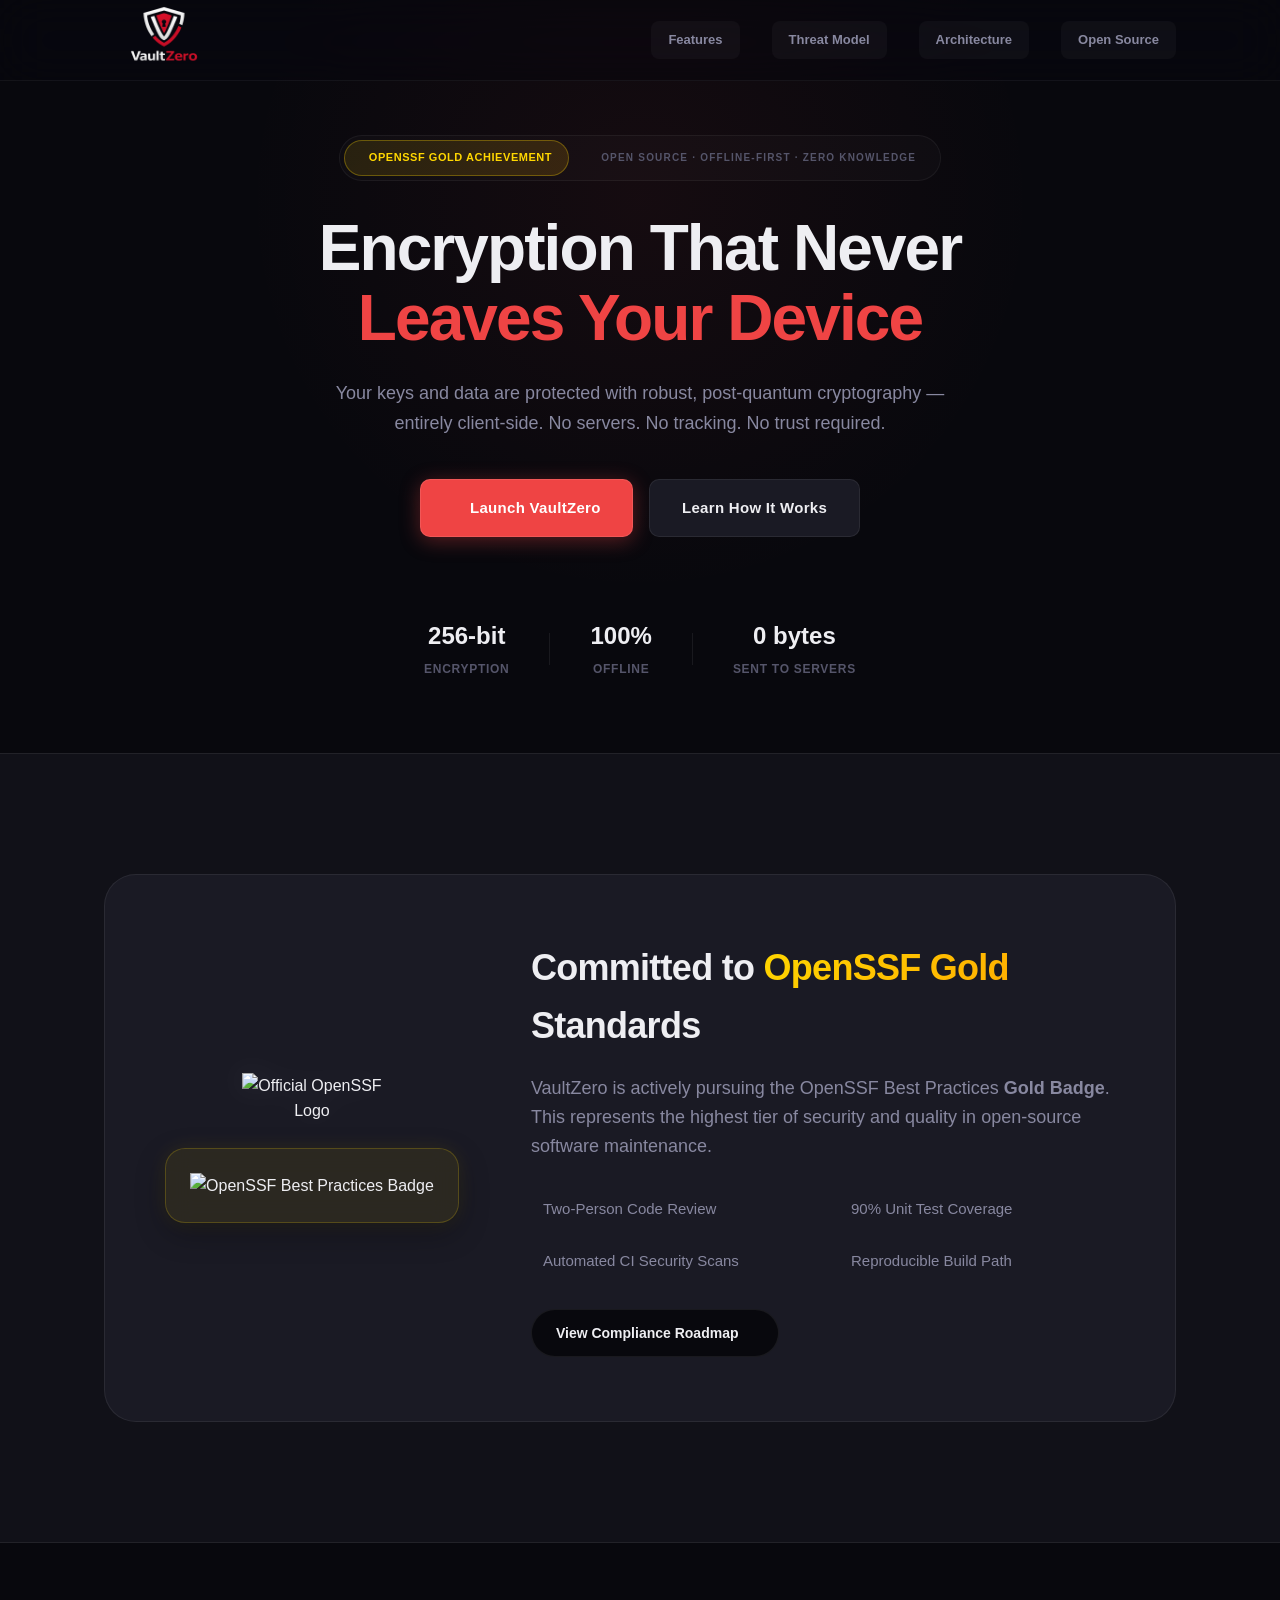
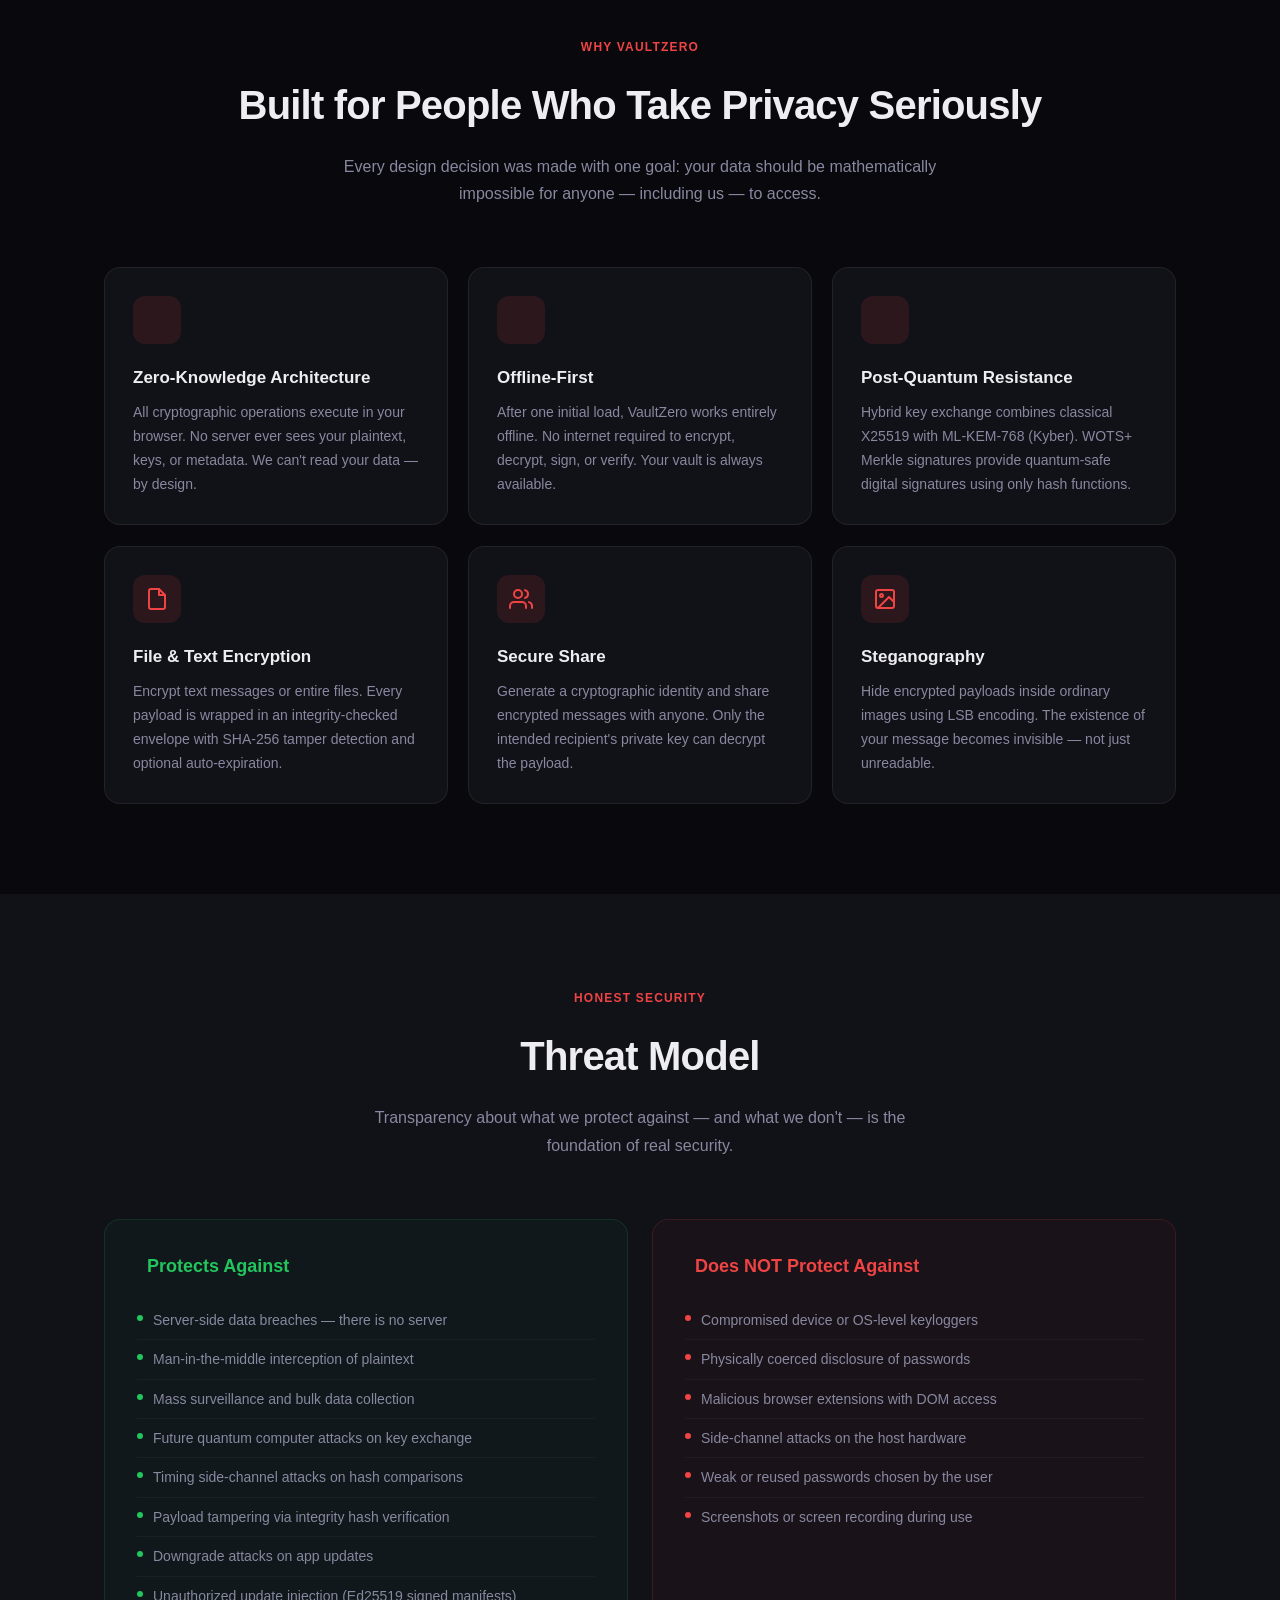
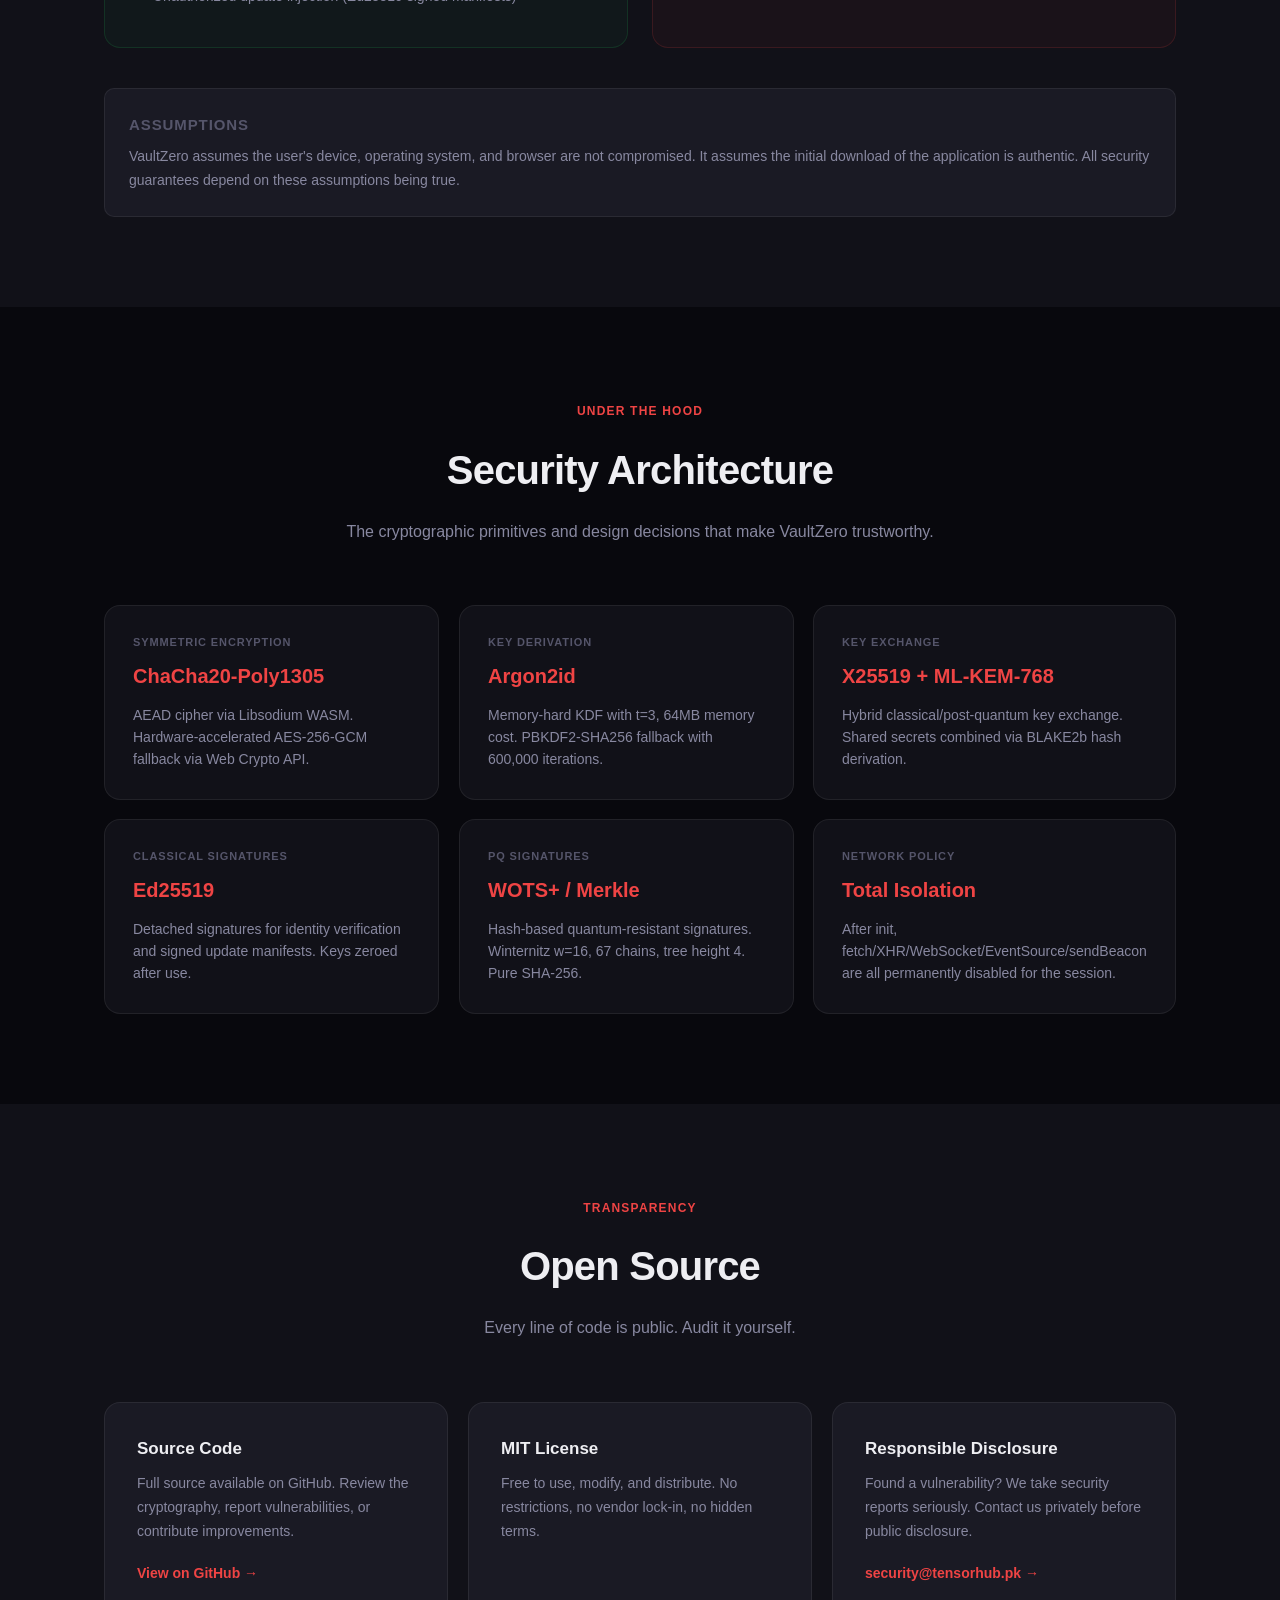
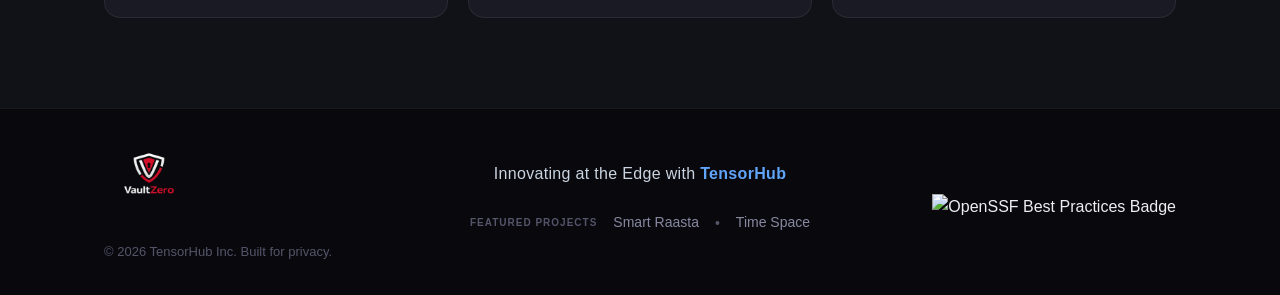
==== commit a5efd37a: "Stable release" ====
--- a/app/index.html
+++ b/app/index.html
@@ -59,7 +59,7 @@
         "url": "https://tensorhub.pk",
         "logo": "https://vaultzero.tensorhub.pk/icon-512.png",
         "sameAs": [
-            "https://github.com/TensorHub-Pk"
+            "https://github.com/TensorHub-Pk/VaultZero"
         ],
         "description": "Tensorhub.pk builds privacy-first, open-source security tools.",
         "contactPoint": {
@@ -148,6 +148,7 @@
     <link rel="preload" href="./assets/logo.png" as="image" />
 
     <!-- Fonts -->
+    <!-- Icons & Fonts -->
     <link href="https://fonts.googleapis.com/css2?family=Outfit:wght@600;700;800;900&family=Inter:wght@400;500;600;700&display=swap" rel="stylesheet" />
     <script src="https://unpkg.com/@phosphor-icons/web" defer></script>
 
@@ -157,6 +158,23 @@
 
 </head>
 <body>
+    <!-- Premium Loader Overlay -->
+    <div id="app-loader" class="app-loader-overlay">
+      <div class="loader-card">
+        <img src="assets/logo.png" alt="VaultZero" class="loader-logo" />
+        <div class="loader-spinner-box">
+          <div class="loader-spinner"></div>
+          <div class="loader-spinner-inner"></div>
+        </div>
+        <div class="loader-text-group">
+          <h2 id="loader-title" class="loader-title">Securing Environment</h2>
+          <p id="loader-status" class="loader-status">Initializing cryptographic modules...</p>
+        </div>
+        <div id="loader-progress-container" class="loader-progress hidden">
+          <div id="loader-progress-fill" class="loader-progress-fill"></div>
+        </div>
+      </div>
+    </div>
 
     <!-- ===== HEADER ===== -->
     <header class="site-header" id="site-header">
@@ -195,7 +213,7 @@
             </p>
             <div class="hero-actions">
                 <a href="vault.html" target="_blank" rel="noopener noreferrer" class="cta-btn primary-cta">
-                    <i class="ph-duotone ph-shield-check" style="font-size: 24px; margin-right: 8px;"></i>
+                    <i class="ph-bold ph-shield-check" style="font-size: 24px; margin-right: 8px;"></i>
                     Launch VaultZero
                 </a>
                 <a href="#architecture" class="cta-btn secondary-cta">Learn How It Works</a>
@@ -238,19 +256,19 @@
                     </p>
                     <div class="openssf-criteria">
                         <div class="criterion-item">
-                            <i class="ph-duotone ph-check-circle" style="font-size: 24px; color: var(--green);"></i>
+                            <i class="ph-bold ph-check-circle" style="font-size: 24px; color: var(--green);"></i>
                             <span>Two-Person Code Review</span>
                         </div>
                         <div class="criterion-item">
-                            <i class="ph-duotone ph-check-circle" style="font-size: 24px; color: var(--green);"></i>
+                            <i class="ph-bold ph-check-circle" style="font-size: 24px; color: var(--green);"></i>
                             <span>90% Unit Test Coverage</span>
                         </div>
                         <div class="criterion-item">
-                            <i class="ph-duotone ph-check-circle" style="font-size: 24px; color: var(--green);"></i>
+                            <i class="ph-bold ph-check-circle" style="font-size: 24px; color: var(--green);"></i>
                             <span>Automated CI Security Scans</span>
                         </div>
                         <div class="criterion-item">
-                            <i class="ph-duotone ph-check-circle" style="font-size: 24px; color: var(--green);"></i>
+                            <i class="ph-bold ph-check-circle" style="font-size: 24px; color: var(--green);"></i>
                             <span>Reproducible Build Path</span>
                         </div>
                     </div>
@@ -274,21 +292,21 @@
             <div class="features-grid">
                 <div class="feature-card">
                     <div class="feature-icon">
-                        <i class="ph-duotone ph-lock-key" style="font-size: 32px;"></i>
+                        <i class="ph-bold ph-lock-key" style="font-size: 32px;"></i>
                     </div>
                     <h3>Zero-Knowledge Architecture</h3>
                     <p>All cryptographic operations execute in your browser. No server ever sees your plaintext, keys, or metadata. We can't read your data — by design.</p>
                 </div>
                 <div class="feature-card">
                     <div class="feature-icon">
-                        <i class="ph-duotone ph-wifi-slash" style="font-size: 32px;"></i>
+                        <i class="ph-bold ph-wifi-slash" style="font-size: 32px;"></i>
                     </div>
                     <h3>Offline-First</h3>
                     <p>After one initial load, VaultZero works entirely offline. No internet required to encrypt, decrypt, sign, or verify. Your vault is always available.</p>
                 </div>
                 <div class="feature-card">
                     <div class="feature-icon">
-                        <i class="ph-duotone ph-atom" style="font-size: 32px;"></i>
+                        <i class="ph-bold ph-atom" style="font-size: 32px;"></i>
                     </div>
                     <h3>Post-Quantum Resistance</h3>
                     <p>Hybrid key exchange combines classical X25519 with ML-KEM-768 (Kyber). WOTS+ Merkle signatures provide quantum-safe digital signatures using only hash functions.</p>
@@ -329,7 +347,7 @@
             <div class="threat-grid">
                 <div class="threat-card protects">
                     <div class="threat-card-header">
-                        <i class="ph-duotone ph-shield-check" style="font-size: 24px; color: var(--green);"></i>
+                        <i class="ph-bold ph-shield-check" style="font-size: 24px; color: var(--green);"></i>
                         <h3>Protects Against</h3>
                     </div>
                     <ul>
@@ -345,7 +363,7 @@
                 </div>
                 <div class="threat-card does-not">
                     <div class="threat-card-header">
-                        <i class="ph-duotone ph-shield-warning" style="font-size: 24px; color: var(--red);"></i>
+                        <i class="ph-bold ph-shield-warning" style="font-size: 24px; color: var(--red);"></i>
                         <h3>Does NOT Protect Against</h3>
                     </div>
                     <ul>
@@ -418,18 +436,18 @@
             </div>
             <div class="open-source-content">
                 <div class="os-card">
-                    <i class="ph-duotone ph-code" style="font-size: 32px; color: var(--accent);"></i>
+                    <i class="ph-bold ph-code" style="font-size: 32px; color: var(--accent);"></i>
                     <h3>Source Code</h3>
                     <p>Full source available on GitHub. Review the cryptography, report vulnerabilities, or contribute improvements.</p>
-                    <a href="https://github.com" target="_blank" rel="noopener noreferrer" class="os-link">View on GitHub →</a>
+                    <a href="https://github.com/TensorHub-Pk/VaultZero" target="_blank" rel="noopener noreferrer" class="os-link">View on GitHub →</a>
                 </div>
                 <div class="os-card">
-                    <i class="ph-duotone ph-file-text" style="font-size: 32px; color: var(--accent);"></i>
+                    <i class="ph-bold ph-file-text" style="font-size: 32px; color: var(--accent);"></i>
                     <h3>MIT License</h3>
                     <p>Free to use, modify, and distribute. No restrictions, no vendor lock-in, no hidden terms.</p>
                 </div>
                 <div class="os-card">
-                    <i class="ph-duotone ph-bug" style="font-size: 32px; color: var(--accent);"></i>
+                    <i class="ph-bold ph-bug" style="font-size: 32px; color: var(--accent);"></i>
                     <h3>Responsible Disclosure</h3>
                     <p>Found a vulnerability? We take security reports seriously. Contact us privately before public disclosure.</p>
                     <a href="mailto:security@tensorhub.pk" class="os-link">security@tensorhub.pk →</a>
@@ -612,6 +630,11 @@
                     observer.observe(el);
                 });
             }
+            // Hide loader after a brief "security check" animation
+            setTimeout(function() {
+                var loader = document.getElementById('app-loader');
+                if (loader) loader.classList.add('hidden');
+            }, 300);
         })();
     </script>
 </body>
--- a/app/home-design.css
+++ b/app/home-design.css
@@ -13,6 +13,10 @@
   --red: #ef4444;
   --red-soft: rgba(239, 68, 68, 0.12);
   --red-glow: rgba(239, 68, 68, 0.35);
+  --accent: #ef4444;
+  --accent-soft: rgba(239, 68, 68, 0.12);
+  --accent-glow: rgba(239, 68, 68, 0.35);
+  --accent-glow-strong: rgba(239, 68, 68, 0.5);
   --green: #22c55e;
   --bg: #08080d;
   --bg-surface: #111118;
@@ -81,28 +85,27 @@
   top: 0;
   left: 0;
   right: 0;
-  z-index: 100;
+  z-index: 1000;
   background: rgba(8, 8, 13, 0.6);
-  backdrop-filter: blur(20px);
-  -webkit-backdrop-filter: blur(20px);
-  border-bottom: 1px solid transparent;
+  backdrop-filter: blur(25px) saturate(200%);
+  -webkit-backdrop-filter: blur(25px) saturate(200%);
+  border-bottom: 1px solid rgba(255, 255, 255, 0.05);
   transition:
-    transform 0.4s cubic-bezier(0.22, 1, 0.36, 1),
+    transform 0.45s cubic-bezier(0.22, 1, 0.36, 1),
     opacity 0.4s ease,
     background 0.3s,
     border-color 0.3s,
-    box-shadow 0.3s;
-  will-change: transform, opacity, background-color;
-  transform: translateZ(0); /* Hardware accelerate */
+    padding 0.3s;
+  will-change: transform, opacity;
 }
 .site-header.header-hidden {
-  transform: translateY(-100%) translateZ(0);
+  transform: translateY(-100%);
   opacity: 0;
 }
 .site-header.scrolled {
-  background: rgba(8, 8, 13, 0.95);
-  border-bottom-color: var(--border);
-  box-shadow: 0 4px 30px rgba(0, 0, 0, 0.3);
+  background: rgba(8, 8, 13, 0.96);
+  border-bottom-color: rgba(255, 255, 255, 0.08);
+  box-shadow: 0 10px 40px rgba(0, 0, 0, 0.4);
 }
 .header-inner {
   display: flex;
@@ -162,7 +165,7 @@
    HERO
    ================================================================ */
 .hero {
-  padding: 160px 0 100px;
+  padding: clamp(120px, 15vh, 180px) 0 clamp(60px, 8vh, 100px);
   text-align: center;
   position: relative;
   overflow: hidden;
@@ -265,7 +268,7 @@
   gap: 16px;
   justify-content: center;
   flex-wrap: wrap;
-  margin-bottom: 64px;
+  margin-bottom: 80px;
 }
 .cta-btn {
   display: inline-flex;
@@ -345,7 +348,7 @@
    SECTIONS (shared)
    ================================================================ */
 .section {
-  padding: 100px 0;
+  padding: clamp(60px, 10vh, 120px) 0;
 }
 .section-alt {
   background: var(--bg-surface);
@@ -1226,3 +1229,125 @@
     justify-content: center;
   }
 }
+
+/* --- Unified App Loader Overlay --- */
+.app-loader-overlay {
+  position: fixed;
+  top: 0;
+  left: 0;
+  width: 100%;
+  height: 100%;
+  background: #08080d;
+  z-index: 10000;
+  display: flex;
+  align-items: center;
+  justify-content: center;
+  flex-direction: column;
+  opacity: 1;
+  visibility: visible;
+  transition: opacity 0.4s cubic-bezier(0.4, 0, 0.2, 1), visibility 0.4s;
+  will-change: opacity;
+  text-align: center;
+}
+
+.app-loader-overlay.hidden {
+  opacity: 0;
+  visibility: hidden;
+  pointer-events: none;
+}
+
+.loader-card {
+  width: 90%;
+  max-width: 400px;
+  padding: 40px;
+  display: flex;
+  flex-direction: column;
+  align-items: center;
+  gap: 24px;
+}
+
+.loader-logo {
+  width: 120px;
+  height: auto;
+  margin-bottom: 8px;
+  filter: drop-shadow(0 0 15px var(--accent-glow));
+  animation: logo-float 4s infinite ease-in-out;
+}
+
+@keyframes logo-float {
+  0%, 100% { transform: translateY(0); }
+  50% { transform: translateY(-10px); }
+}
+
+.loader-spinner-box {
+  position: relative;
+  width: 64px;
+  height: 64px;
+}
+
+.loader-spinner {
+  width: 100%;
+  height: 100%;
+  border: 3px solid rgba(255, 255, 255, 0.05);
+  border-top: 3px solid var(--accent);
+  border-radius: 50%;
+  animation: spin 0.8s cubic-bezier(0.5, 0, 0.5, 1) infinite;
+}
+
+.loader-spinner-inner {
+  position: absolute;
+  top: 8px;
+  left: 8px;
+  right: 8px;
+  bottom: 8px;
+  border: 2px solid rgba(255, 255, 255, 0.05);
+  border-bottom: 2px solid var(--accent-soft);
+  border-radius: 50%;
+  animation: spin 1.2s linear reverse infinite;
+}
+
+.loader-text-group {
+  display: flex;
+  flex-direction: column;
+  gap: 8px;
+}
+
+.loader-title {
+  font-family: var(--font-heading);
+  font-size: 20px;
+  font-weight: 800;
+  color: #fff;
+  letter-spacing: -0.01em;
+}
+
+.loader-status {
+  font-size: 14px;
+  color: var(--text-secondary);
+  font-weight: 500;
+  min-height: 1.5em;
+}
+
+.loader-progress {
+  width: 100%;
+  height: 4px;
+  background: rgba(255, 255, 255, 0.05);
+  border-radius: 100px;
+  overflow: hidden;
+  margin-top: 8px;
+}
+
+.loader-progress.hidden {
+  display: none;
+}
+
+.loader-progress-fill {
+  height: 100%;
+  background: var(--accent);
+  width: 0%;
+  transition: width 0.3s ease;
+  box-shadow: 0 0 10px var(--accent-glow);
+}
+
+@keyframes spin {
+  to { transform: rotate(360deg); }
+}
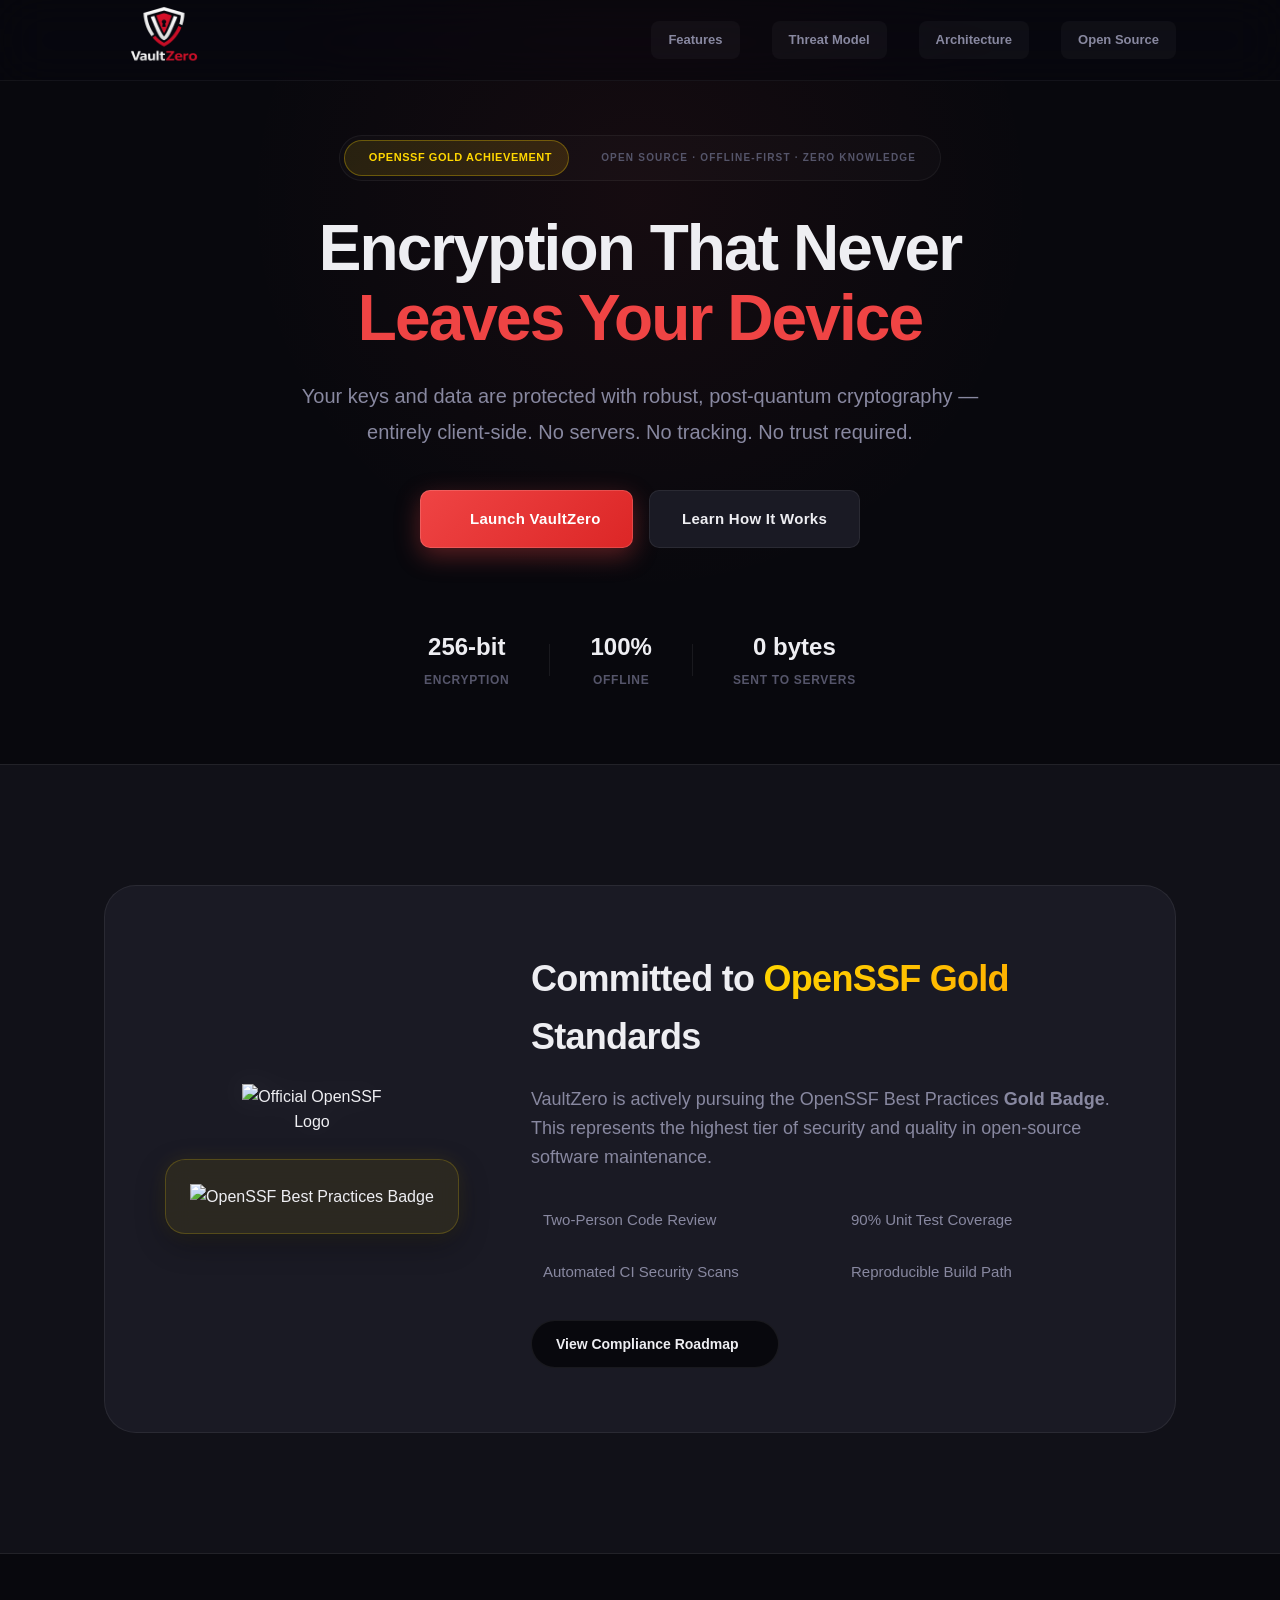
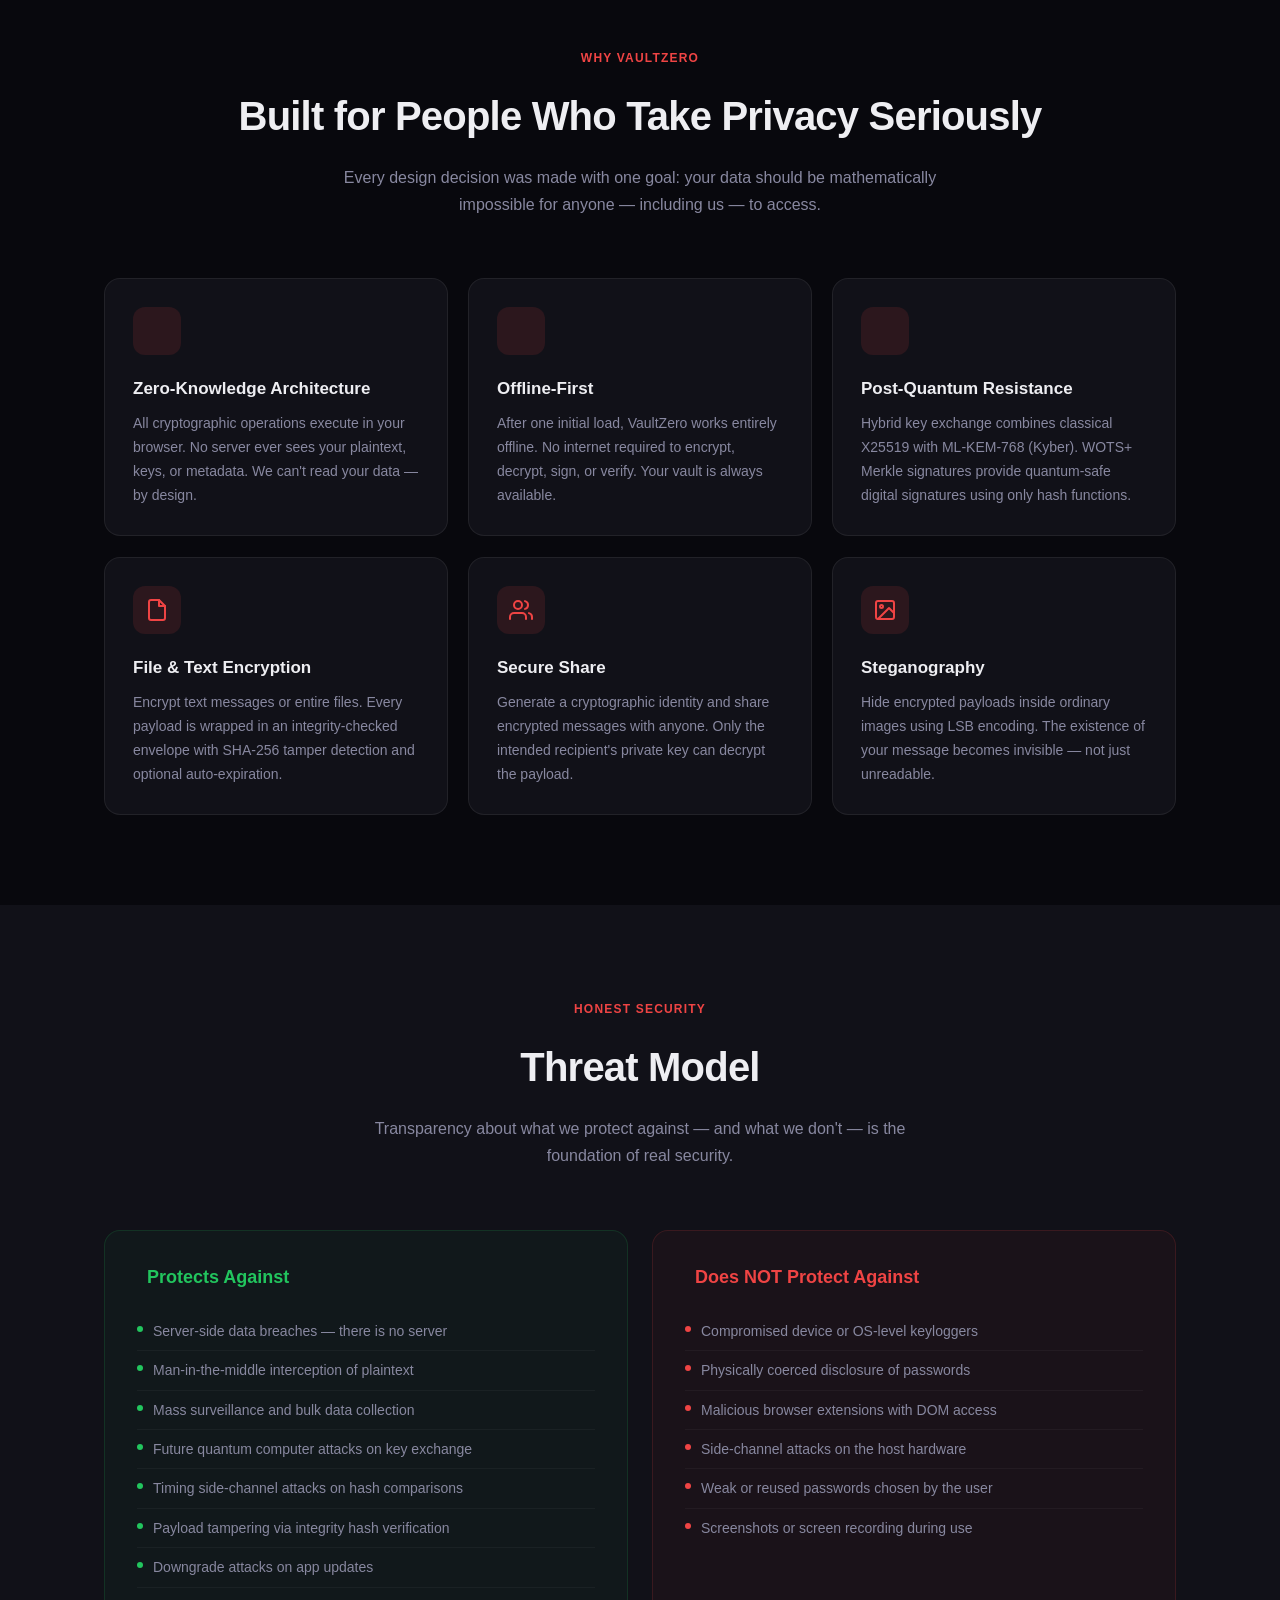
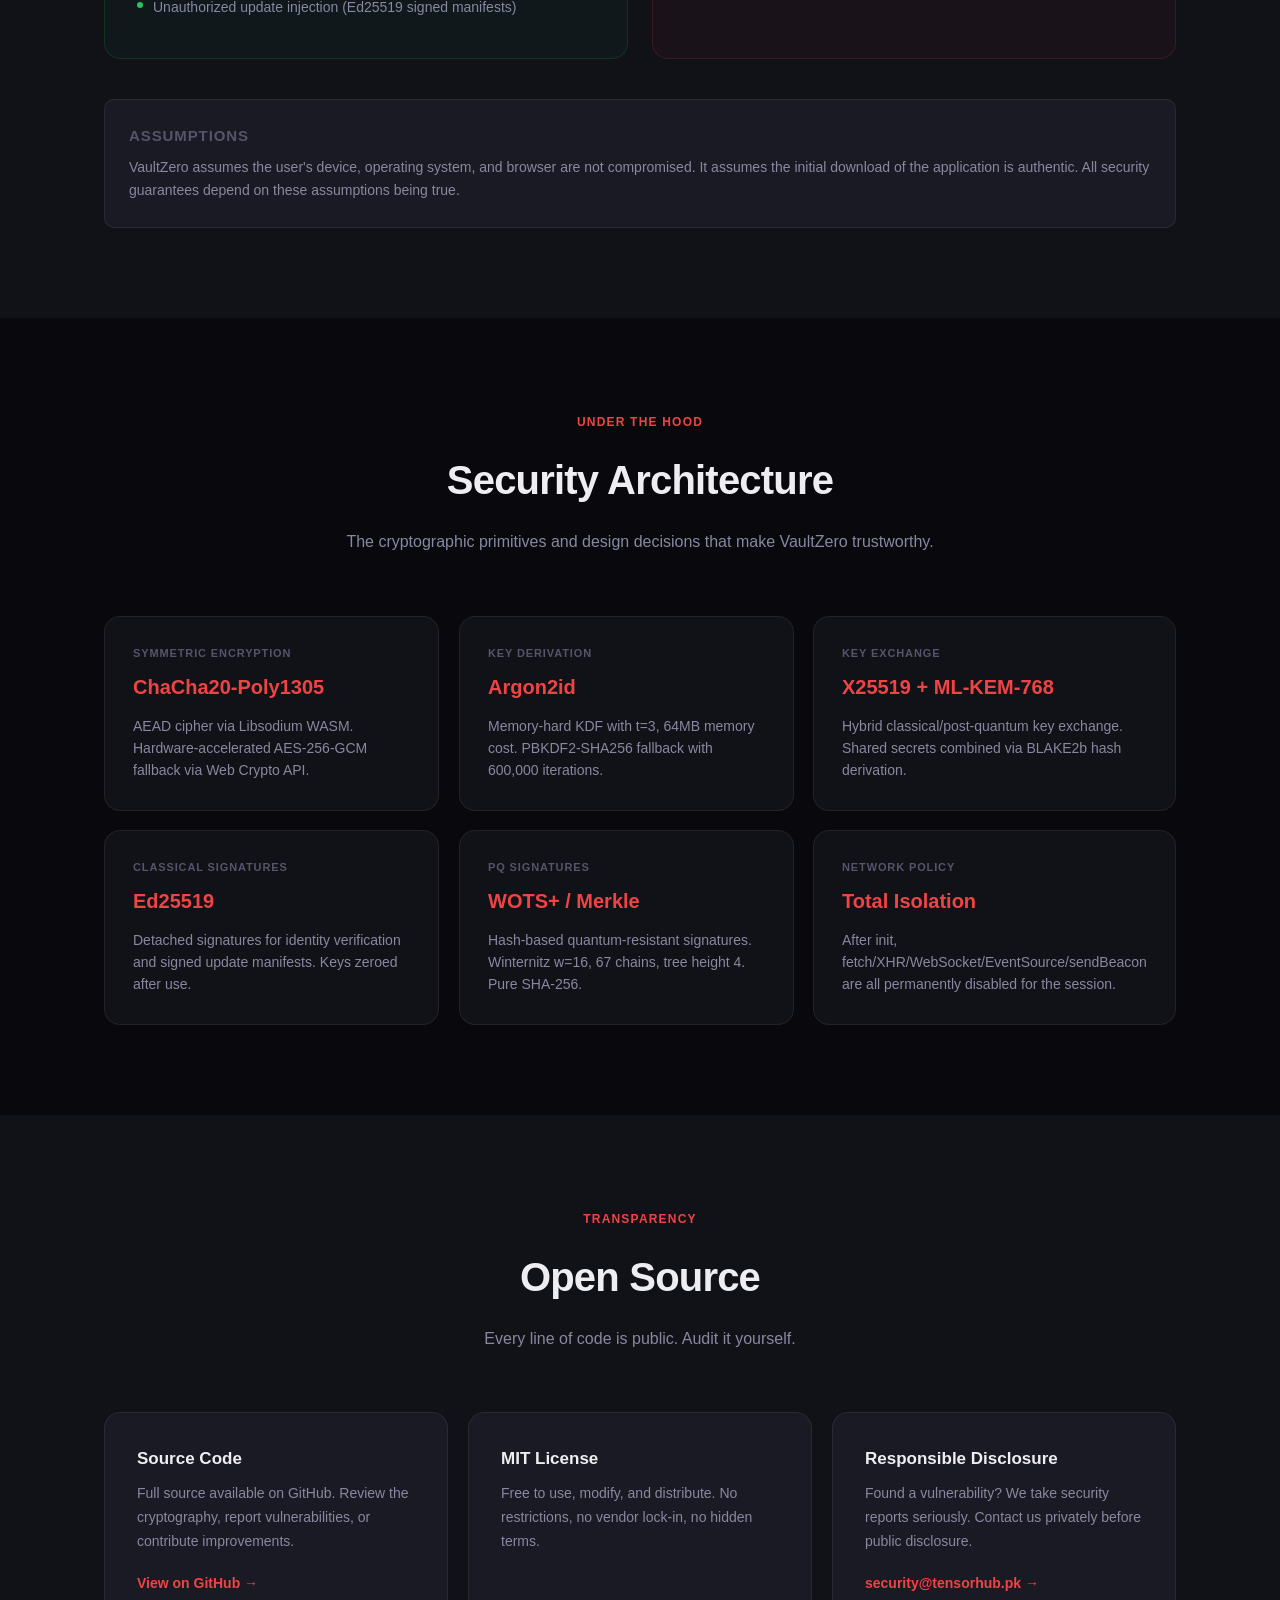
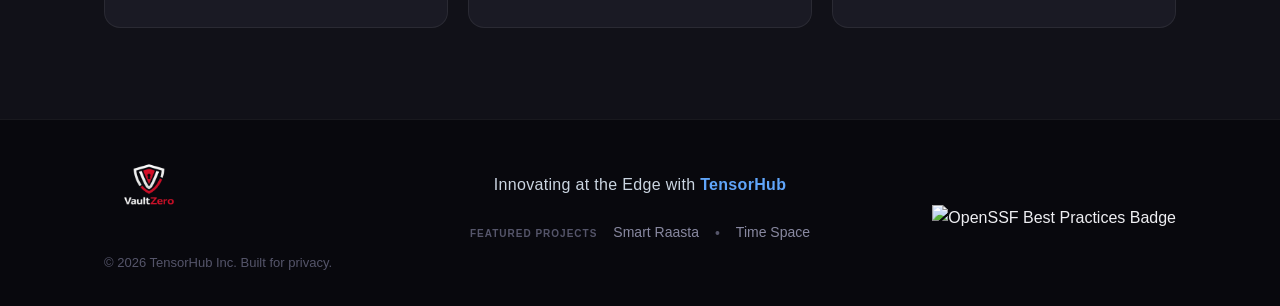
==== commit c631f913: "UI and UX refinements" ====
--- a/app/index.html
+++ b/app/index.html
@@ -1,4 +1,4 @@
-﻿<!--
+<!--
   VaultZero — Zero-Knowledge Offline Encryption
   Copyright (c) 2026 VaultZero Contributors
   SPDX-License-Identifier: MIT
@@ -76,10 +76,11 @@
         "@context": "https://schema.org",
         "@type": "SoftwareApplication",
         "name": "VaultZero",
+        "alternateName": ["Vault Zero", "Vault-Zero"],
         "applicationCategory": "SecurityApplication",
         "applicationSubCategory": "Encryption Tool",
         "operatingSystem": "Web",
-        "description": "Open-source, offline-first, zero-knowledge encryption platform with post-quantum resistance. Supports ChaCha20-Poly1305, Argon2id, X25519 + ML-KEM-768 hybrid key exchange, and WOTS+ Merkle signatures.",
+        "description": "VaultZero (also known as Vault Zero) is an open-source, offline-first, zero-knowledge encryption platform powered by Post-Quantum Encryption. Supports ChaCha20-Poly1305, Argon2id, X25519 + ML-KEM-768 hybrid key exchange, browser-based Steganography, and WOTS+ Merkle signatures. Developed by Tensor Hub.",
         "url": "https://vaultzero.tensorhub.pk/",
         "downloadUrl": "https://vaultzero.tensorhub.pk/vault.html",
         "screenshot": "https://vaultzero.tensorhub.pk/icon-512.png",
--- a/app/home-design.css
+++ b/app/home-design.css
@@ -257,11 +257,11 @@
   color: var(--red);
 }
 .hero-subtitle {
-  font-size: 18px;
+  font-size: 20px;
   color: var(--text-secondary);
-  max-width: 640px;
+  max-width: 680px;
   margin: 0 auto 40px;
-  line-height: 1.7;
+  line-height: 1.8;
 }
 .hero-actions {
   display: flex;
@@ -290,20 +290,20 @@
   white-space: nowrap;
 }
 .primary-cta {
-  background: var(--red);
+  background: linear-gradient(135deg, var(--red) 0%, #dc2626 100%);
   color: #fff;
   box-shadow:
-    0 4px 20px var(--red-glow),
-    0 0 0 1px rgba(255, 255, 255, 0.1) inset;
+    0 8px 25px var(--red-glow),
+    0 0 0 1px rgba(255, 255, 255, 0.15) inset;
 }
 .primary-cta:hover {
-  transform: translateY(-2px);
+  transform: translateY(-3px);
   box-shadow:
-    0 8px 30px var(--red-glow),
-    0 0 0 1px rgba(255, 255, 255, 0.15) inset;
+    0 12px 35px var(--red-glow-strong),
+    0 0 0 1px rgba(255, 255, 255, 0.25) inset;
 }
 .primary-cta:active {
-  transform: translateY(0) scale(0.98);
+  transform: translateY(0) scale(0.97);
 }
 .secondary-cta {
   background: var(--bg-elevated);
@@ -401,9 +401,9 @@
   will-change: transform, box-shadow, border-color;
 }
 .feature-card:hover {
-  border-color: rgba(239, 68, 68, 0.2);
-  transform: translateY(-4px);
-  box-shadow: 0 12px 40px rgba(0, 0, 0, 0.3);
+  border-color: rgba(239, 68, 68, 0.3);
+  transform: translateY(-6px);
+  box-shadow: 0 20px 50px rgba(0, 0, 0, 0.5), 0 0 20px rgba(239, 68, 68, 0.05);
 }
 .feature-icon {
   width: 48px;
@@ -533,8 +533,9 @@
     transform 0.2s;
 }
 .arch-card:hover {
-  border-color: rgba(239, 68, 68, 0.2);
-  transform: translateY(-2px);
+  border-color: rgba(239, 68, 68, 0.3);
+  transform: translateY(-4px);
+  box-shadow: 0 15px 40px rgba(0, 0, 0, 0.4);
 }
 .arch-label {
   font-size: 11px;
@@ -575,8 +576,9 @@
     transform 0.2s;
 }
 .os-card:hover {
-  border-color: rgba(239, 68, 68, 0.2);
-  transform: translateY(-2px);
+  border-color: rgba(239, 68, 68, 0.3);
+  transform: translateY(-4px);
+  box-shadow: 0 15px 40px rgba(0, 0, 0, 0.4);
 }
 .os-card svg {
   color: var(--red);
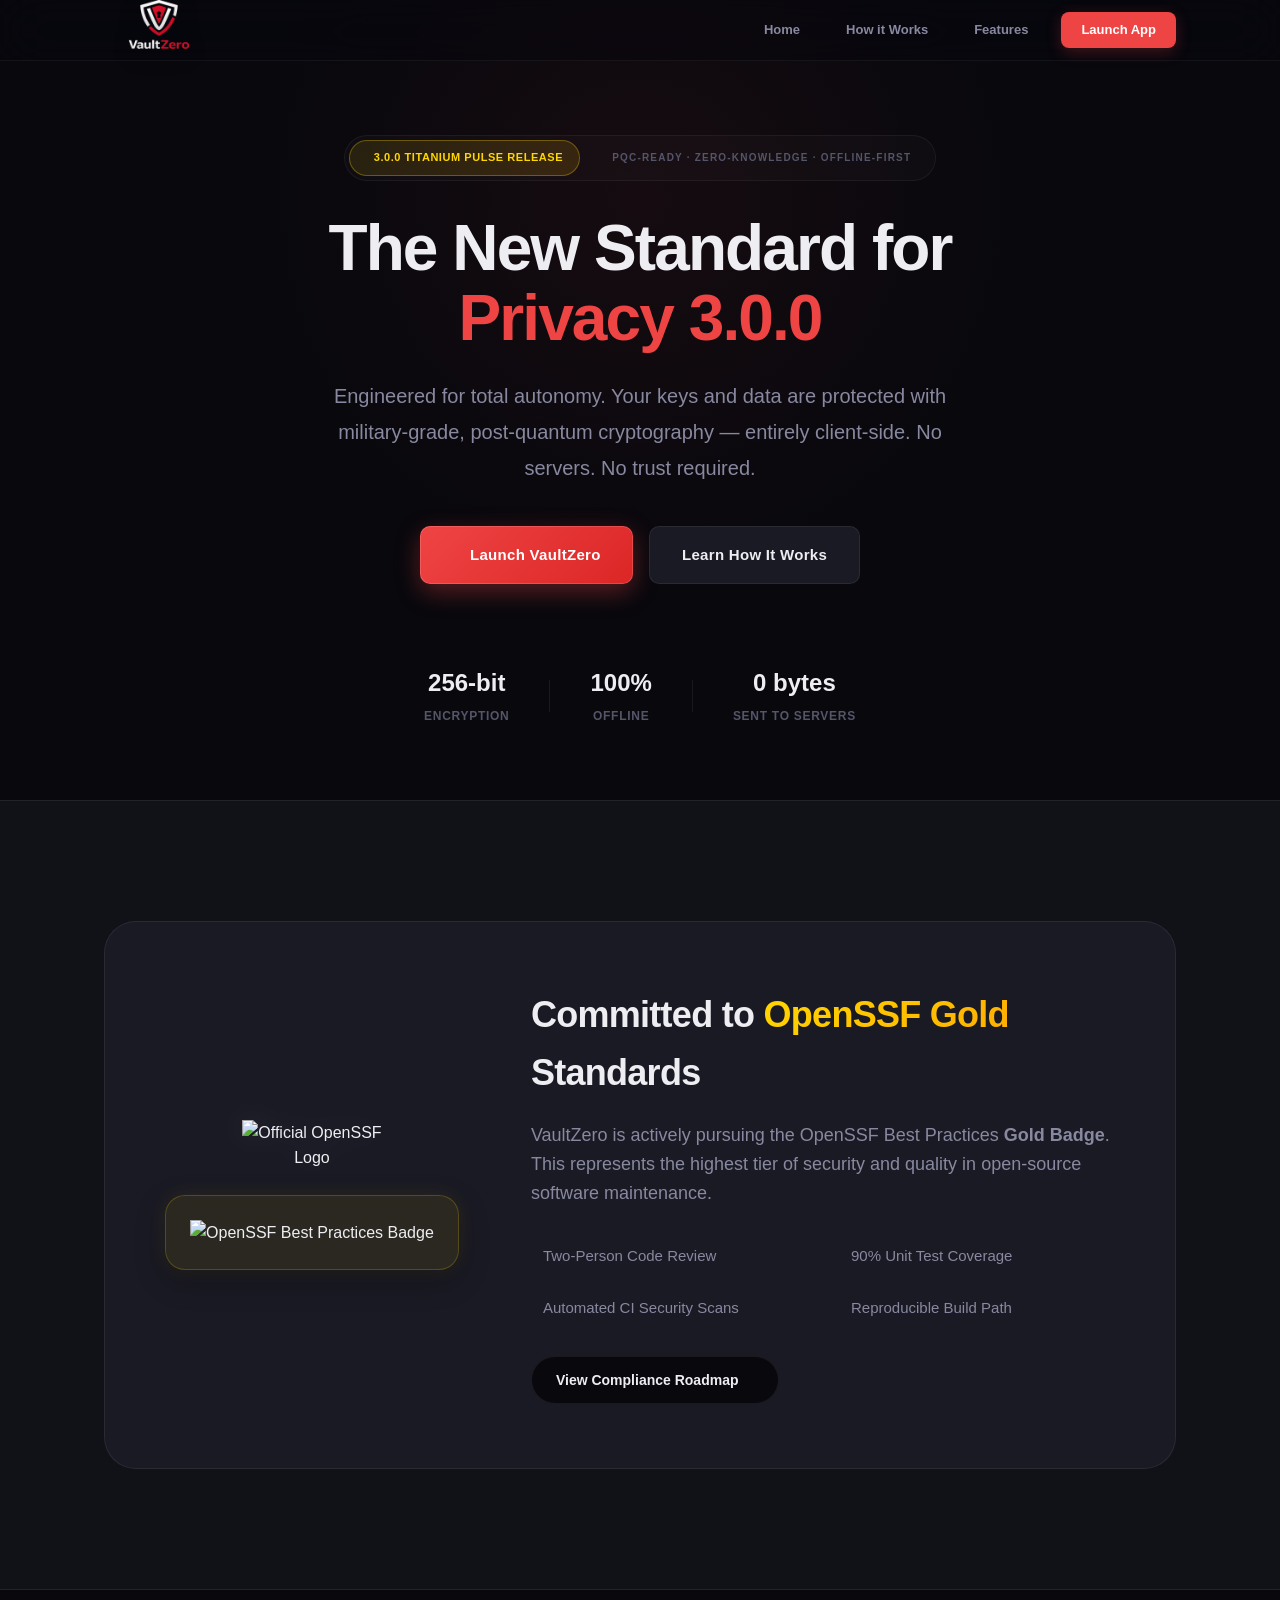
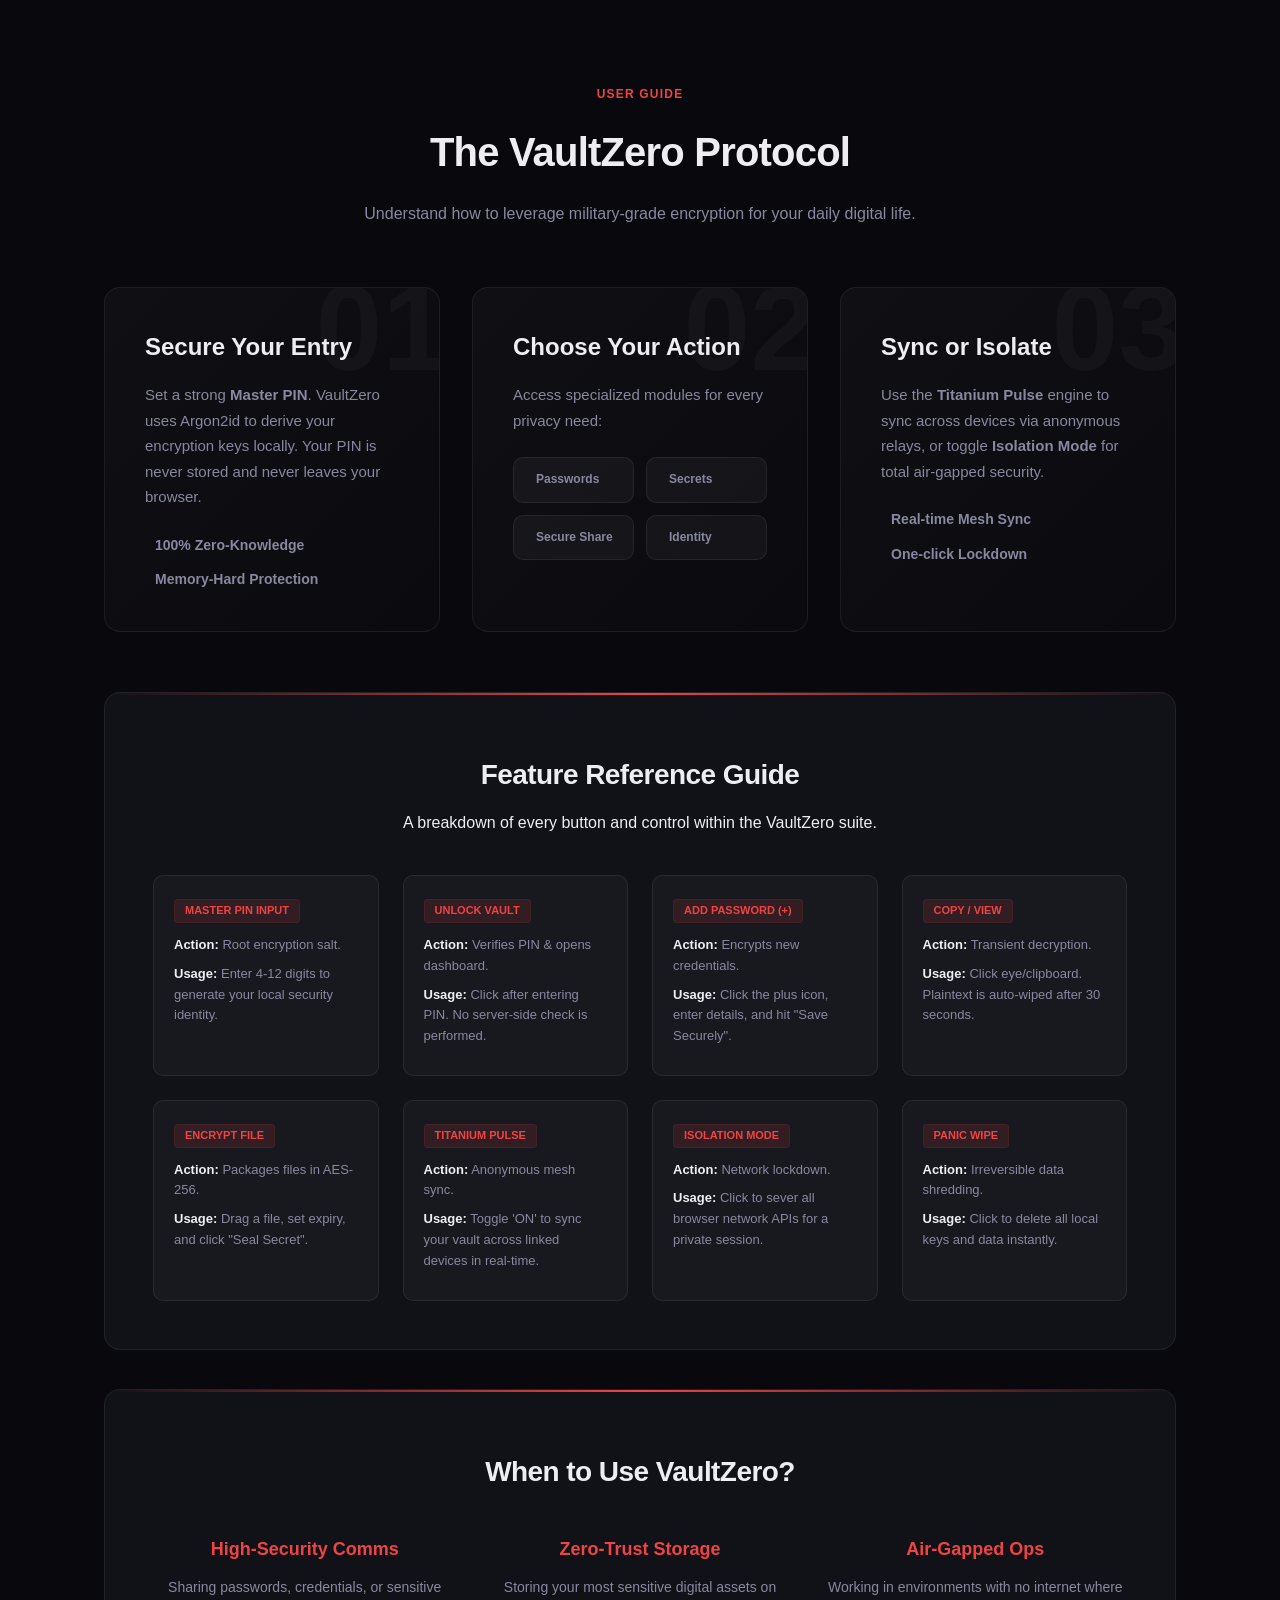
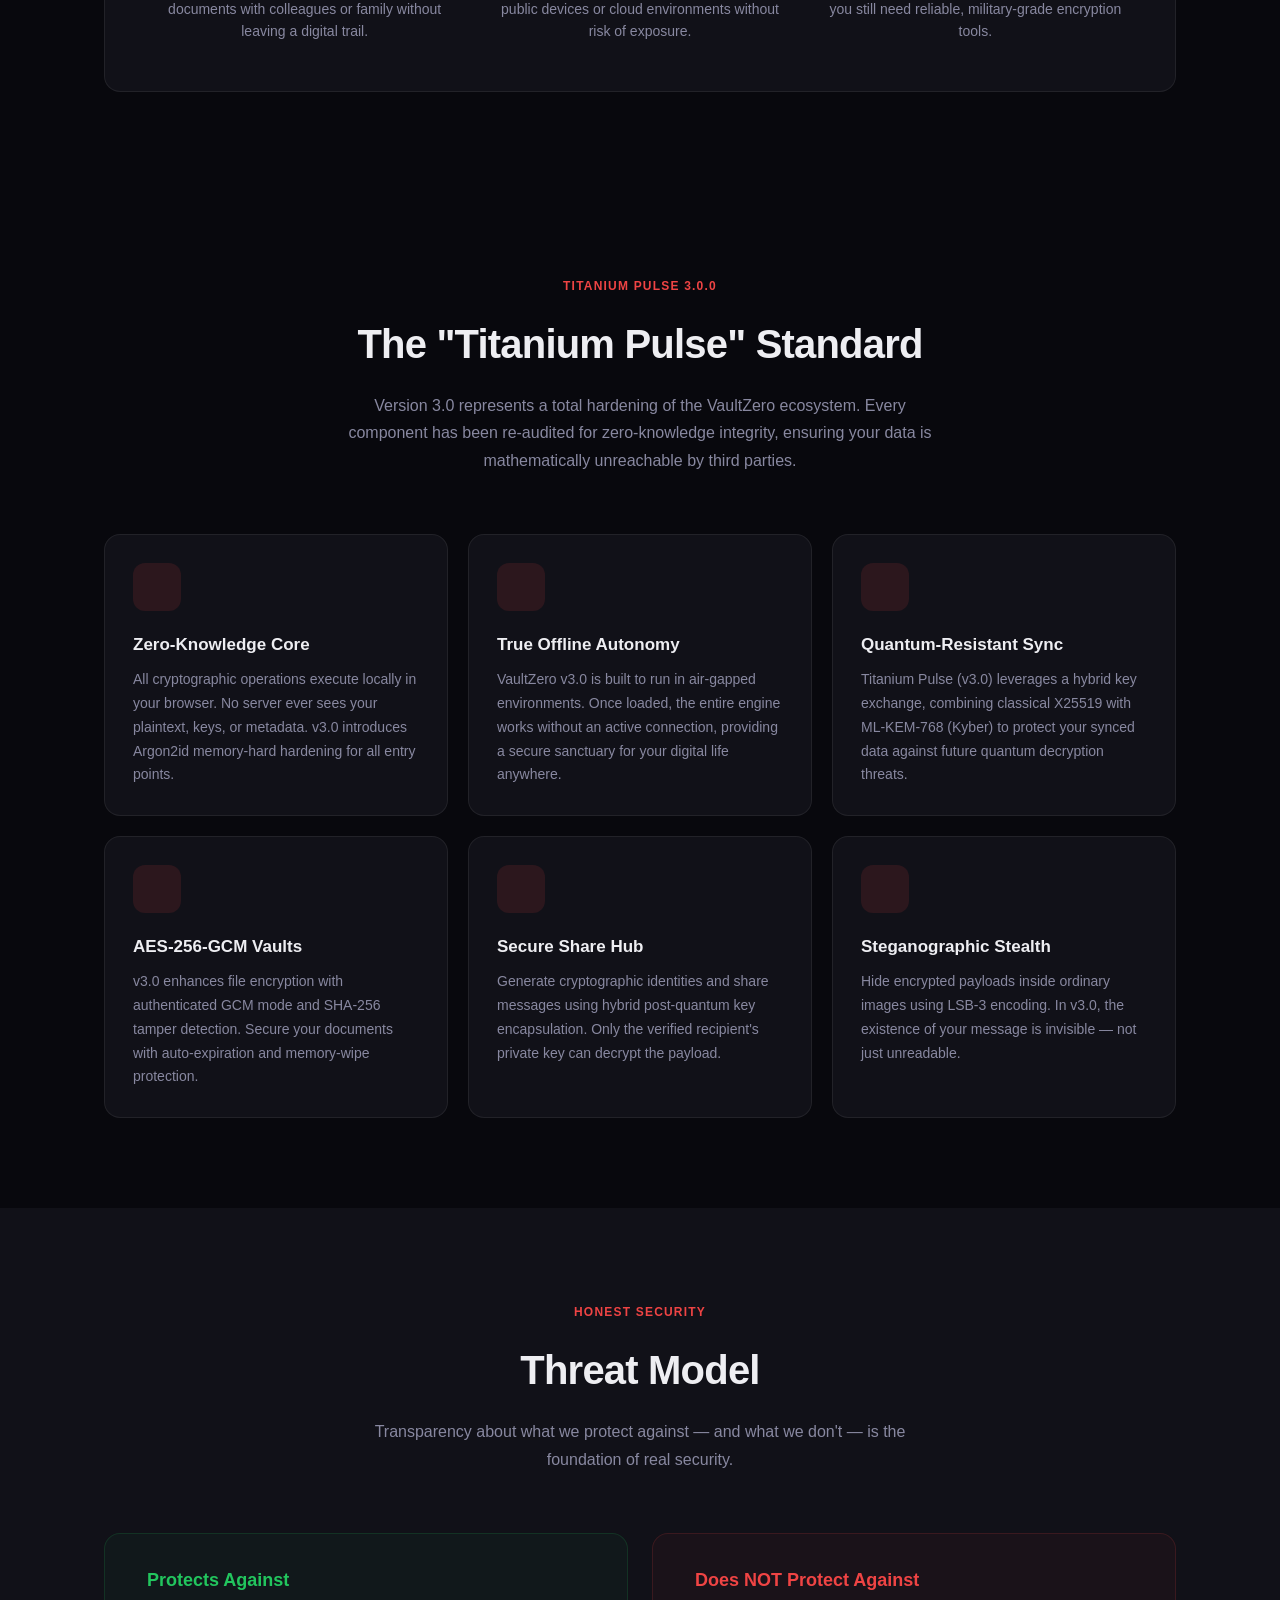
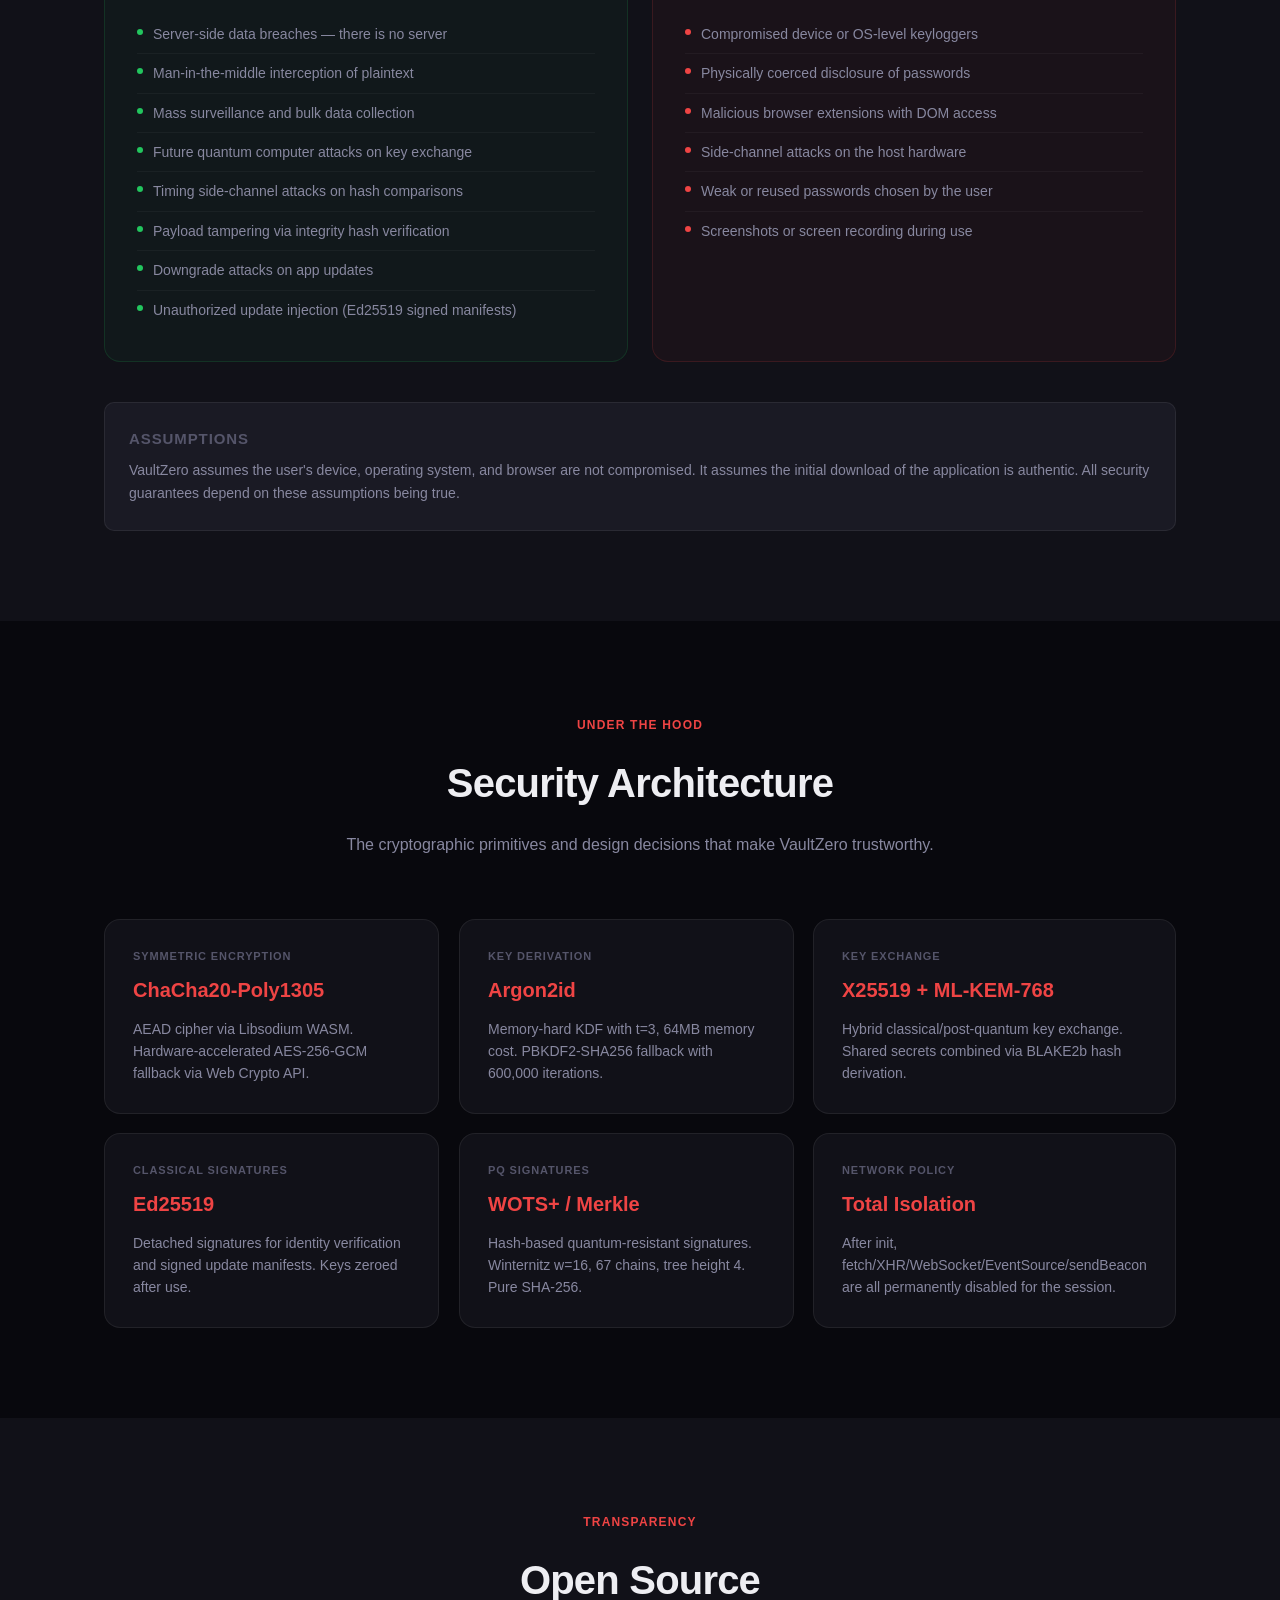
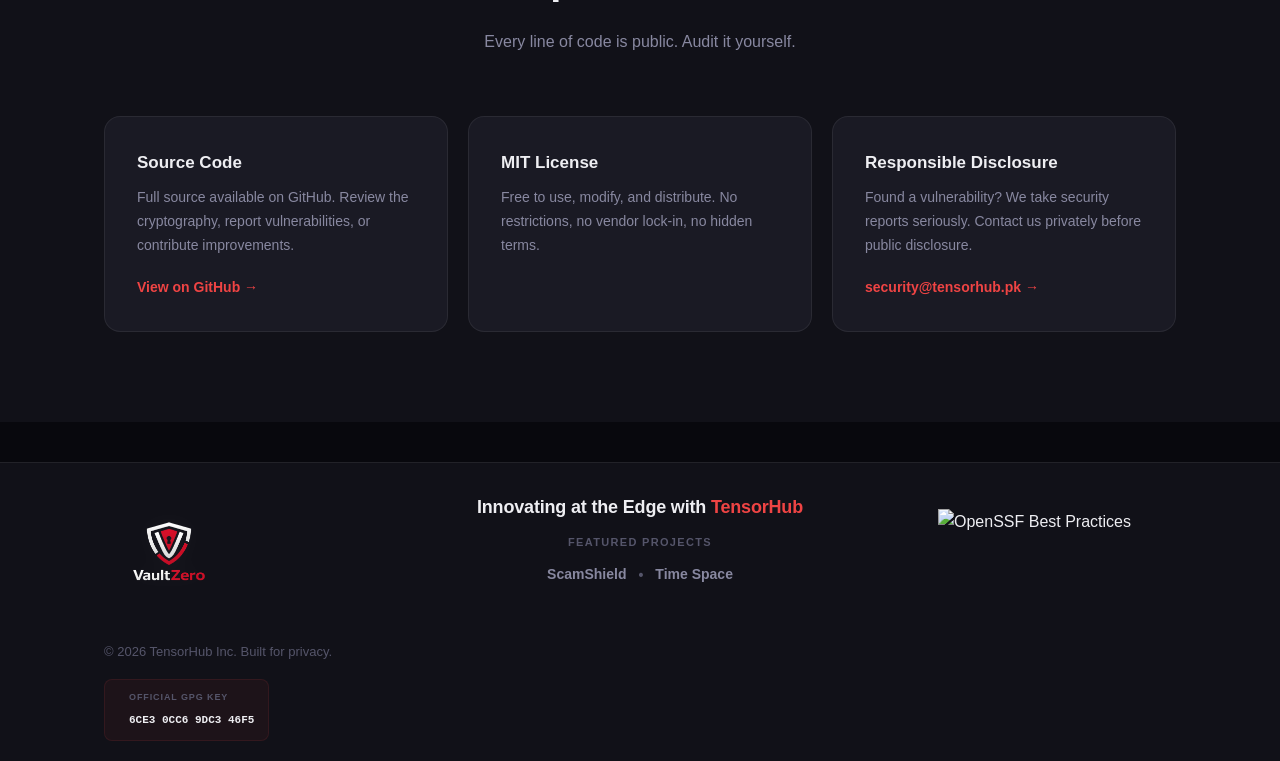
==== commit 095fcd74: "VaultZero-v3.0.0 (Major release)" ====
--- a/app/index.html
+++ b/app/index.html
@@ -8,8 +8,8 @@
 <head>
     <meta charset="UTF-8" />
     <meta name="viewport" content="width=device-width, initial-scale=1.0" />
-    <title>VaultZero — Zero-Knowledge Encryption | Offline-First, Post-Quantum Ready</title>
-    <meta name="description" content="VaultZero is an open-source, client-side encryption tool with post-quantum resistance. Secure message encryption online. No data ever leaves your device." />
+    <title>VaultZero: Zero-Knowledge & Post-Quantum Encryption</title>
+    <meta name="description" content="VaultZero is an open-source, purely client-side true zero-knowledge encryption tool with Post-Quantum resistance. Encrypt files & messages locally." />
     <meta name="theme-color" content="#08080d" />
     <meta name="author" content="Tensorhub.pk" />
     <meta name="keywords" content="client-side encryption tool, zero knowledge encryption, secure message encryption online, offline encryption web app, privacy-first encryption tool, secure document encryption online, browser-based encryption, post-quantum ready encryption, ChaCha20, Argon2id, ML-KEM-768, secure messaging" />
@@ -180,14 +180,14 @@
     <!-- ===== HEADER ===== -->
     <header class="site-header" id="site-header">
         <div class="container header-inner">
-            <a href="/" class="logo-link" aria-label="VaultZero Home">
+            <a href="index.html" class="logo-link" aria-label="VaultZero Home">
                 <img src="assets/logo.png" alt="VaultZero Logo" class="logo-img" width="130" height="auto">
             </a>
             <nav class="site-nav" id="site-nav">
-                <a href="#features" class="nav-link">Features</a>
-                <a href="#threat-model" class="nav-link">Threat Model</a>
-                <a href="#architecture" class="nav-link">Architecture</a>
-                <a href="#open-source" class="nav-link">Open Source</a>
+                <a href="index.html" class="nav-link">Home</a>
+                <a href="protocol.html" class="nav-link">How it Works</a>
+                <a href="index.html#features" class="nav-link">Features</a>
+                <a href="vault.html" class="nav-link nav-btn">Launch App</a>
             </nav>
             <button class="mobile-menu-btn" id="mobile-menu-btn" aria-label="Toggle navigation">
                 <i class="ph-bold ph-list" style="font-size: 28px;"></i>
@@ -196,21 +196,22 @@
     </header>
 
     <!-- ===== HERO ===== -->
+    <main id="main-content">
     <section class="hero">
         <div class="container hero-inner">
             <div class="hero-badges-group">
-                <a href="https://bestpractices.dev/projects/12040" rel="noopener noreferrer" target="_blank" class="premium-gold-badge">
-                    <i class="ph-fill ph-trophy"></i>
-                    <span>OpenSSF Gold Achievement</span>
-                </a>
-                <div class="hero-feature-badge">Open Source · Offline-First · Zero Knowledge</div>
+                <span class="premium-gold-badge">
+                    <i class="ph-fill ph-shield-checkered"></i>
+                    <span>3.0.0 TITANIUM PULSE RELEASE</span>
+                </span>
+                <div class="hero-feature-badge">PQC-READY · ZERO-KNOWLEDGE · OFFLINE-FIRST</div>
             </div>
             <h1 class="hero-title">
-                Encryption That Never<br>
-                <span class="accent-text">Leaves Your Device</span>
+                The New Standard for<br>
+                <span class="accent-text">Privacy 3.0.0</span>
             </h1>
             <p class="hero-subtitle">
-                Your keys and data are protected with robust, post-quantum cryptography — entirely client-side. No servers. No tracking. No trust required.
+                Engineered for total autonomy. Your keys and data are protected with military-grade, post-quantum cryptography — entirely client-side. No servers. No trust required.
             </p>
             <div class="hero-actions">
                 <a href="vault.html" target="_blank" rel="noopener noreferrer" class="cta-btn primary-cta">
@@ -282,56 +283,187 @@
         </div>
     </section>
 
-    <!-- ===== FEATURES ===== -->
+    <!-- ===== PROTOCOL & USAGE ===== -->
+    <section class="section" id="protocol">
+        <div class="container">
+            <div class="section-header">
+                <span class="section-tag">User Guide</span>
+                <h2 class="section-title">The VaultZero Protocol</h2>
+                <p class="section-desc">Understand how to leverage military-grade encryption for your daily digital life.</p>
+            </div>
+            
+            <div class="usage-grid">
+                <!-- Usage Step 1 -->
+                <div class="usage-card reveal">
+                    <div class="usage-step">01</div>
+                    <div class="usage-content">
+                        <h3>Secure Your Entry</h3>
+                        <p>Set a strong <strong>Master PIN</strong>. VaultZero uses Argon2id to derive your encryption keys locally. Your PIN is never stored and never leaves your browser.</p>
+                        <ul class="usage-list">
+                            <li><i class="ph-fill ph-check"></i> 100% Zero-Knowledge</li>
+                            <li><i class="ph-fill ph-check"></i> Memory-Hard Protection</li>
+                        </ul>
+                    </div>
+                </div>
+
+                <!-- Usage Step 2 -->
+                <div class="usage-card reveal">
+                    <div class="usage-step">02</div>
+                    <div class="usage-content">
+                        <h3>Choose Your Action</h3>
+                        <p>Access specialized modules for every privacy need:</p>
+                        <div class="usage-modules">
+                            <div class="u-module"><i class="ph-bold ph-key"></i> <span>Passwords</span></div>
+                            <div class="u-module"><i class="ph-bold ph-file-lock"></i> <span>Secrets</span></div>
+                            <div class="u-module"><i class="ph-bold ph-share-network"></i> <span>Secure Share</span></div>
+                            <div class="u-module"><i class="ph-bold ph-fingerprint"></i> <span>Identity</span></div>
+                        </div>
+                    </div>
+                </div>
+
+                <!-- Usage Step 3 -->
+                <div class="usage-card reveal">
+                    <div class="usage-step">03</div>
+                    <div class="usage-content">
+                        <h3>Sync or Isolate</h3>
+                        <p>Use the <strong>Titanium Pulse</strong> engine to sync across devices via anonymous relays, or toggle <strong>Isolation Mode</strong> for total air-gapped security.</p>
+                        <ul class="usage-list">
+                            <li><i class="ph-fill ph-check"></i> Real-time Mesh Sync</li>
+                            <li><i class="ph-fill ph-check"></i> One-click Lockdown</li>
+                        </ul>
+                    </div>
+                </div>
+            </div>
+
+            <div class="usage-cases-box reveal">
+                <div class="cases-header">
+                    <i class="ph-bold ph-book-open"></i>
+                    <h3>Feature Reference Guide</h3>
+                    <p>A breakdown of every button and control within the VaultZero suite.</p>
+                </div>
+                <div class="reference-grid">
+                    <div class="ref-item">
+                        <span class="ref-badge">Master PIN Input</span>
+                        <p><strong>Action:</strong> Root encryption salt.</p>
+                        <p><strong>Usage:</strong> Enter 4-12 digits to generate your local security identity.</p>
+                    </div>
+                    <div class="ref-item">
+                        <span class="ref-badge">Unlock Vault</span>
+                        <p><strong>Action:</strong> Verifies PIN & opens dashboard.</p>
+                        <p><strong>Usage:</strong> Click after entering PIN. No server-side check is performed.</p>
+                    </div>
+                    <div class="ref-item">
+                        <span class="ref-badge">Add Password (+)</span>
+                        <p><strong>Action:</strong> Encrypts new credentials.</p>
+                        <p><strong>Usage:</strong> Click the plus icon, enter details, and hit "Save Securely".</p>
+                    </div>
+                    <div class="ref-item">
+                        <span class="ref-badge">Copy / View</span>
+                        <p><strong>Action:</strong> Transient decryption.</p>
+                        <p><strong>Usage:</strong> Click eye/clipboard. Plaintext is auto-wiped after 30 seconds.</p>
+                    </div>
+                    <div class="ref-item">
+                        <span class="ref-badge">Encrypt File</span>
+                        <p><strong>Action:</strong> Packages files in AES-256.</p>
+                        <p><strong>Usage:</strong> Drag a file, set expiry, and click "Seal Secret".</p>
+                    </div>
+                    <div class="ref-item">
+                        <span class="ref-badge">Titanium Pulse</span>
+                        <p><strong>Action:</strong> Anonymous mesh sync.</p>
+                        <p><strong>Usage:</strong> Toggle 'ON' to sync your vault across linked devices in real-time.</p>
+                    </div>
+                    <div class="ref-item">
+                        <span class="ref-badge">Isolation Mode</span>
+                        <p><strong>Action:</strong> Network lockdown.</p>
+                        <p><strong>Usage:</strong> Click to sever all browser network APIs for a private session.</p>
+                    </div>
+                    <div class="ref-item">
+                        <span class="ref-badge">Panic Wipe</span>
+                        <p><strong>Action:</strong> Irreversible data shredding.</p>
+                        <p><strong>Usage:</strong> Click to delete all local keys and data instantly.</p>
+                    </div>
+                </div>
+            </div>
+
+            <div class="usage-cases-box reveal" style="margin-top: 40px;">
+                <div class="cases-header">
+                    <i class="ph-bold ph-lightning"></i>
+                    <h3>When to Use VaultZero?</h3>
+                </div>
+                <div class="cases-grid">
+                    <div class="case-item">
+                        <h4>High-Security Comms</h4>
+                        <p>Sharing passwords, credentials, or sensitive documents with colleagues or family without leaving a digital trail.</p>
+                    </div>
+                    <div class="case-item">
+                        <h4>Zero-Trust Storage</h4>
+                        <p>Storing your most sensitive digital assets on public devices or cloud environments without risk of exposure.</p>
+                    </div>
+                    <div class="case-item">
+                        <h4>Air-Gapped Ops</h4>
+                        <p>Working in environments with no internet where you still need reliable, military-grade encryption tools.</p>
+                    </div>
+                </div>
+            </div>
+        </div>
+    </section>
+
+    <!-- ===== WHY VAULTZERO v3.0 ===== -->
     <section class="section" id="features">
         <div class="container">
-            <div class="section-header">
-                <span class="section-tag">Why VaultZero</span>
-                <h2 class="section-title">Built for People Who Take Privacy Seriously</h2>
-                <p class="section-desc">Every design decision was made with one goal: your data should be mathematically impossible for anyone — including us — to access.</p>
+            <div class="section-header reveal">
+                <span class="section-tag">Titanium Pulse 3.0.0</span>
+                <h2 class="section-title">The "Titanium Pulse" Standard</h2>
+                <p class="section-desc">Version 3.0 represents a total hardening of the VaultZero ecosystem. Every component has been re-audited for zero-knowledge integrity, ensuring your data is mathematically unreachable by third parties.</p>
             </div>
             <div class="features-grid">
-                <div class="feature-card">
+                <!-- Card 1: ZK -->
+                <div class="feature-card reveal">
                     <div class="feature-icon">
-                        <i class="ph-bold ph-lock-key" style="font-size: 32px;"></i>
-                    </div>
-                    <h3>Zero-Knowledge Architecture</h3>
-                    <p>All cryptographic operations execute in your browser. No server ever sees your plaintext, keys, or metadata. We can't read your data — by design.</p>
-                </div>
-                <div class="feature-card">
+                        <i class="ph-bold ph-lock-key"></i>
+                    </div>
+                    <h3>Zero-Knowledge Core</h3>
+                    <p>All cryptographic operations execute locally in your browser. No server ever sees your plaintext, keys, or metadata. v3.0 introduces Argon2id memory-hard hardening for all entry points.</p>
+                </div>
+                <!-- Card 2: Offline -->
+                <div class="feature-card reveal">
                     <div class="feature-icon">
-                        <i class="ph-bold ph-wifi-slash" style="font-size: 32px;"></i>
-                    </div>
-                    <h3>Offline-First</h3>
-                    <p>After one initial load, VaultZero works entirely offline. No internet required to encrypt, decrypt, sign, or verify. Your vault is always available.</p>
-                </div>
-                <div class="feature-card">
+                        <i class="ph-bold ph-wifi-slash"></i>
+                    </div>
+                    <h3>True Offline Autonomy</h3>
+                    <p>VaultZero v3.0 is built to run in air-gapped environments. Once loaded, the entire engine works without an active connection, providing a secure sanctuary for your digital life anywhere.</p>
+                </div>
+                <!-- Card 3: PQC -->
+                <div class="feature-card reveal">
                     <div class="feature-icon">
-                        <i class="ph-bold ph-atom" style="font-size: 32px;"></i>
-                    </div>
-                    <h3>Post-Quantum Resistance</h3>
-                    <p>Hybrid key exchange combines classical X25519 with ML-KEM-768 (Kyber). WOTS+ Merkle signatures provide quantum-safe digital signatures using only hash functions.</p>
-                </div>
-                <div class="feature-card">
+                        <i class="ph-bold ph-atom"></i>
+                    </div>
+                    <h3>Quantum-Resistant Sync</h3>
+                    <p>Titanium Pulse (v3.0) leverages a hybrid key exchange, combining classical X25519 with ML-KEM-768 (Kyber) to protect your synced data against future quantum decryption threats.</p>
+                </div>
+                <!-- Card 4: Files -->
+                <div class="feature-card reveal">
                     <div class="feature-icon">
-                        <svg width="24" height="24" viewBox="0 0 24 24" fill="none" stroke="currentColor" stroke-width="2" stroke-linecap="round" stroke-linejoin="round"><path d="M14 2H6a2 2 0 0 0-2 2v16a2 2 0 0 0 2 2h12a2 2 0 0 0 2-2V8z"></path><polyline points="14 2 14 8 20 8"></polyline></svg>
-                    </div>
-                    <h3>File & Text Encryption</h3>
-                    <p>Encrypt text messages or entire files. Every payload is wrapped in an integrity-checked envelope with SHA-256 tamper detection and optional auto-expiration.</p>
-                </div>
-                <div class="feature-card">
+                        <i class="ph-bold ph-file-lock"></i>
+                    </div>
+                    <h3>AES-256-GCM Vaults</h3>
+                    <p>v3.0 enhances file encryption with authenticated GCM mode and SHA-256 tamper detection. Secure your documents with auto-expiration and memory-wipe protection.</p>
+                </div>
+                <!-- Card 5: Share -->
+                <div class="feature-card reveal">
                     <div class="feature-icon">
-                        <svg width="24" height="24" viewBox="0 0 24 24" fill="none" stroke="currentColor" stroke-width="2" stroke-linecap="round" stroke-linejoin="round"><path d="M17 21v-2a4 4 0 0 0-4-4H5a4 4 0 0 0-4 4v2"></path><circle cx="9" cy="7" r="4"></circle><path d="M23 21v-2a4 4 0 0 0-3-3.87"></path><path d="M16 3.13a4 4 0 0 1 0 7.75"></path></svg>
-                    </div>
-                    <h3>Secure Share</h3>
-                    <p>Generate a cryptographic identity and share encrypted messages with anyone. Only the intended recipient's private key can decrypt the payload.</p>
-                </div>
-                <div class="feature-card">
+                        <i class="ph-bold ph-users-three"></i>
+                    </div>
+                    <h3>Secure Share Hub</h3>
+                    <p>Generate cryptographic identities and share messages using hybrid post-quantum key encapsulation. Only the verified recipient's private key can decrypt the payload.</p>
+                </div>
+                <!-- Card 6: Stealth -->
+                <div class="feature-card reveal">
                     <div class="feature-icon">
-                        <svg width="24" height="24" viewBox="0 0 24 24" fill="none" stroke="currentColor" stroke-width="2" stroke-linecap="round" stroke-linejoin="round"><rect x="3" y="3" width="18" height="18" rx="2" ry="2"></rect><circle cx="8.5" cy="8.5" r="1.5"></circle><polyline points="21 15 16 10 5 21"></polyline></svg>
-                    </div>
-                    <h3>Steganography</h3>
-                    <p>Hide encrypted payloads inside ordinary images using LSB encoding. The existence of your message becomes invisible — not just unreadable.</p>
+                        <i class="ph-bold ph-eye-closed"></i>
+                    </div>
+                    <h3>Steganographic Stealth</h3>
+                    <p>Hide encrypted payloads inside ordinary images using LSB-3 encoding. In v3.0, the existence of your message is invisible — not just unreadable.</p>
                 </div>
             </div>
         </div>
@@ -457,7 +589,7 @@
         </div>
     </section>
 
-    </section>
+    </main>
 
     <!-- ===== FOOTER ===== -->
     <footer class="site-footer new-footer">
@@ -467,9 +599,16 @@
                 <!-- Branding (Left) -->
                 <div class="new-footer-left">
                     <a href="https://tensorhub.pk" class="new-footer-logo">
-                        <img src="assets/logo.png" alt="VaultZero Logo" width="90" height="auto" style="object-fit: contain;">
+                        <img src="assets/logo.png" alt="VaultZero Logo" width="130" height="auto" style="object-fit: contain;">
                     </a>
                     <p class="new-footer-copy" style="margin-top: 12px; font-size: 13px; color: var(--text-muted);">&copy; <span id="copyright-year">2026</span> TensorHub Inc. Built for privacy.</p>
+                    <div class="gpg-verification-badge" style="margin-top: 16px; padding: 10px 14px; background: rgba(239, 68, 68, 0.05); border: 1px solid rgba(239, 68, 68, 0.1); border-radius: 8px; display: inline-flex; align-items: center; gap: 10px;">
+                        <i class="ph-bold ph-seal-check" style="color: var(--red); font-size: 18px;"></i>
+                        <div style="text-align: left;">
+                            <span style="display: block; font-size: 9px; font-weight: 800; text-transform: uppercase; letter-spacing: 0.1em; color: var(--text-muted);">Official GPG Key</span>
+                            <code style="font-family: monospace; font-size: 11px; color: var(--text); font-weight: 600;">6CE3 0CC6 9DC3 46F5</code>
+                        </div>
+                    </div>
                 </div>
 
                 <!-- Center: Tagline & Projects -->
@@ -480,8 +619,8 @@
                     <div class="new-footer-projects">
                         <span class="projects-label">Featured Projects</span>
                         <div class="projects-list">
-                            <a href="https://muhammad-owais-1947.github.io/Smart-Raasta/" target="_blank" class="project-link">
-                                Smart Raasta<span></span>
+                            <a href="https://scamshield.tensorhub.pk/" target="_blank" class="project-link">
+                                ScamShield<span></span>
                             </a>
                             <span class="project-dot">•</span>
                             <a href="https://timespace.tensorhub.pk" target="_blank" class="project-link">
@@ -494,10 +633,10 @@
                 <!-- Social & Compliance (Right) -->
                 <div class="new-footer-right">
                     <div class="new-footer-socials">
-                        <a href="https://github.com/Muhammad-Owais-1947" target="_blank" title="Owner Github"><i class="ph-fill ph-github-logo"></i></a>
-                        <a href="https://github.com/TensorHub-Pk" target="_blank" title="Company Github"><i class="ph-bold ph-buildings"></i></a>
-                        <a href="https://www.linkedin.com/in/MuhammadOwaisCEOTensorhub" target="_blank" title="LinkedIn"><i class="ph-fill ph-linkedin-logo"></i></a>
-                        <a href="mailto:info@tensorhub.pk" title="Email Us"><i class="ph-fill ph-envelope"></i></a>
+                        <a href="https://github.com/Muhammad-Owais-1947" target="_blank" rel="noopener noreferrer" aria-label="Founder GitHub" title="Owner Github"><i class="ph-fill ph-github-logo"></i></a>
+                        <a href="https://github.com/TensorHub-Pk" target="_blank" rel="noopener noreferrer" aria-label="TensorHub GitHub Organization" title="Company Github"><i class="ph-bold ph-buildings"></i></a>
+                        <a href="https://www.linkedin.com/in/MuhammadOwaisCEOTensorhub" target="_blank" rel="noopener noreferrer" aria-label="LinkedIn Profile" title="LinkedIn"><i class="ph-fill ph-linkedin-logo"></i></a>
+                        <a href="mailto:info@tensorhub.pk" aria-label="Contact via Email" title="Email Us"><i class="ph-fill ph-envelope"></i></a>
                     </div>
                     <div class="footer-badge">
                         <a href="https://bestpractices.dev/projects/12040" rel="noopener noreferrer" target="_blank">
@@ -626,8 +765,9 @@
                     });
                 }, { threshold: 0.1, rootMargin: '0px 0px -40px 0px' });
 
-                document.querySelectorAll('.feature-card, .threat-card, .arch-card, .os-card, .openssf-section').forEach(function(el) {
-                    el.classList.add('reveal');
+                // Track both auto-revealed and manually tagged reveal elements
+                document.querySelectorAll('.feature-card, .threat-card, .arch-card, .os-card, .openssf-section, .usage-card, .usage-cases-box, .reveal').forEach(function(el) {
+                    if (!el.classList.contains('reveal')) el.classList.add('reveal');
                     observer.observe(el);
                 });
             }
--- a/app/home-design.css
+++ b/app/home-design.css
@@ -29,8 +29,8 @@
   --radius-sm: 10px;
   --font-heading: "Outfit", sans-serif;
   --font-body: "Inter", sans-serif;
-  --header-h: 80px;
-  --header-h-mobile: 72px;
+  --header-h: 60px;
+  --header-h-mobile: 56px;
 }
 
 /* ── Reset ── */
@@ -44,7 +44,7 @@
 html {
   scroll-behavior: smooth;
   -webkit-text-size-adjust: 100%;
-  scroll-padding-top: 80px;
+  scroll-padding-top: 60px;
 }
 body {
   font-family: var(--font-body);
@@ -118,12 +118,13 @@
   align-items: center;
 }
 .logo-img {
-  height: 120px;
+  height: 110px; /* Big logo */
   width: auto;
   object-fit: contain;
-  transition: height 0.3s ease;
+  transition: all 0.3s ease;
   position: relative;
   z-index: 1001;
+  filter: drop-shadow(0 4px 12px rgba(0,0,0,0.2));
 }
 @media (max-width: 768px) {
   .logo-img {
@@ -139,23 +140,33 @@
 .site-nav {
   display: flex;
   align-items: center;
-  gap: 32px;
+  gap: 20px;
 }
 .nav-link {
   font-size: 13px;
   font-weight: 700;
   color: var(--text-secondary);
-  padding: 8px 16px;
+  padding: 6px 12px;
   border-radius: 8px;
   border: 1px solid transparent;
-  transition: all 0.25s cubic-bezier(0.4, 0, 0.2, 1);
-  background: rgba(255, 255, 255, 0.03);
+  transition: all 0.25s ease;
 }
 .nav-link:hover {
+  color: #fff;
+  background: rgba(255, 255, 255, 0.05);
+  border-color: var(--border);
+}
+.nav-link.active {
   color: var(--red);
   background: var(--red-soft);
   border-color: rgba(239, 68, 68, 0.2);
-  transform: translateY(-1px);
+}
+.nav-btn {
+  background: var(--red);
+  color: #fff !important;
+  padding: 8px 20px;
+  box-shadow: 0 4px 15px rgba(239, 68, 68, 0.25);
+  border: none;
 }
 .mobile-menu-btn {
   display: none;
@@ -215,7 +226,7 @@
   font-weight: 800;
   text-transform: uppercase;
   letter-spacing: 0.05em;
-  transition: all 0.4s var(--transition);
+  transition: all 0.3s cubic-bezier(0.2, 0.8, 0.2, 1);
   height: 36px;
   box-sizing: border-box;
 }
@@ -223,14 +234,16 @@
 .premium-gold-badge i {
   font-size: 16px;
   color: #ffae00;
-  filter: drop-shadow(0 0 5px rgba(255, 215, 0, 0.4));
 }
 
 .premium-gold-badge:hover {
-  background: linear-gradient(135deg, rgba(255, 215, 0, 0.15) 0%, rgba(255, 174, 0, 0.25) 100%);
-  border-color: rgba(255, 215, 0, 0.6);
-  transform: translateY(-2px) scale(1.02);
-  box-shadow: 0 4px 15px rgba(255, 215, 0, 0.15);
+  background: linear-gradient(135deg, rgba(255, 215, 0, 0.1) 0%, rgba(255, 174, 0, 0.2) 100%);
+  border-color: rgba(255, 215, 0, 0.4);
+  transform: translateY(-1px) scale(1.02);
+}
+
+.premium-gold-badge:active {
+  transform: scale(0.98);
 }
 
 .hero-feature-badge {
@@ -280,13 +293,8 @@
   font-size: 15px;
   font-weight: 800;
   letter-spacing: 0.02em;
-  transition:
-    transform 0.2s cubic-bezier(0.4, 0, 0.2, 1),
-    box-shadow 0.2s ease,
-    background 0.2s ease,
-    border-color 0.2s ease,
-    filter 0.2s ease;
-  will-change: transform, box-shadow;
+  transition: all 0.25s cubic-bezier(0.2, 0.8, 0.2, 1);
+  will-change: transform;
   white-space: nowrap;
 }
 .primary-cta {
@@ -297,13 +305,11 @@
     0 0 0 1px rgba(255, 255, 255, 0.15) inset;
 }
 .primary-cta:hover {
-  transform: translateY(-3px);
-  box-shadow:
-    0 12px 35px var(--red-glow-strong),
-    0 0 0 1px rgba(255, 255, 255, 0.25) inset;
+  transform: translateY(-2px) scale(1.02);
+  box-shadow: 0 10px 30px var(--red-glow);
 }
 .primary-cta:active {
-  transform: translateY(0) scale(0.97);
+  transform: translateY(0) scale(0.98);
 }
 .secondary-cta {
   background: var(--bg-elevated);
@@ -313,7 +319,8 @@
 .secondary-cta:hover {
   border-color: var(--red);
   color: var(--red);
-  transform: translateY(-2px);
+  transform: translateY(-4px) scale(1.02);
+  box-shadow: 0 10px 30px rgba(0, 0, 0, 0.4);
 }
 .hero-stats {
   display: flex;
@@ -401,9 +408,9 @@
   will-change: transform, box-shadow, border-color;
 }
 .feature-card:hover {
-  border-color: rgba(239, 68, 68, 0.3);
-  transform: translateY(-6px);
-  box-shadow: 0 20px 50px rgba(0, 0, 0, 0.5), 0 0 20px rgba(239, 68, 68, 0.05);
+  border-color: rgba(239, 68, 68, 0.2);
+  transform: translateY(-4px);
+  box-shadow: 0 15px 40px rgba(0, 0, 0, 0.4);
 }
 .feature-icon {
   width: 48px;
@@ -757,28 +764,166 @@
   background: #fff;
   transition: width 0.2s;
 }
+
 .project-link:hover span {
   width: 100%;
 }
+
 .project-dot {
   color: var(--text-muted);
 }
+
+
+.new-footer {
+  padding: 30px 0 20px;
+  background: var(--bg-surface);
+  border-top: 1px solid var(--border);
+  position: relative;
+  overflow: hidden;
+  margin-top: 40px;
+}
+
+.new-footer-layout {
+  display: flex;
+  flex-direction: column;
+  gap: 24px;
+  align-items: center;
+  text-align: center;
+}
+
+@media (min-width: 768px) {
+  .new-footer-layout {
+    flex-direction: row;
+    justify-content: space-between;
+    align-items: flex-start;
+    text-align: left;
+    gap: 60px;
+  }
+}
+
+.new-footer-left {
+  flex: 1;
+  min-width: 0;
+}
+
+.new-footer-logo img {
+  filter: drop-shadow(0 0 10px rgba(255, 255, 255, 0.05));
+  transition: transform 0.3s ease;
+}
+
+.new-footer-logo:hover img {
+  transform: scale(1.05);
+}
+
+.new-footer-center {
+  flex: 2;
+  display: flex;
+  flex-direction: column;
+  align-items: center;
+  gap: 12px;
+}
+
+.new-footer-tagline {
+  font-family: var(--font-heading);
+  font-size: 18px;
+  font-weight: 700;
+  color: var(--text);
+  letter-spacing: -0.01em;
+}
+
+.tensorhub-link {
+  color: var(--red);
+  position: relative;
+  transition: color 0.2s;
+}
+
+.tensorhub-link::after {
+  content: "";
+  position: absolute;
+  bottom: -2px;
+  left: 0;
+  width: 0;
+  height: 1px;
+  background: var(--red);
+  transition: width 0.3s;
+}
+
+.tensorhub-link:hover::after {
+  width: 100%;
+}
+
+.new-footer-projects {
+  display: flex;
+  flex-direction: column;
+  align-items: center;
+  gap: 12px;
+}
+
+.projects-label {
+  font-size: 11px;
+  font-weight: 800;
+  text-transform: uppercase;
+  letter-spacing: 0.12em;
+  color: var(--text-muted);
+}
+
+.projects-list {
+  display: flex;
+  align-items: center;
+  gap: 12px;
+  font-size: 14px;
+  font-weight: 600;
+}
+
+.project-link {
+  color: var(--text-secondary);
+  position: relative;
+  padding-bottom: 2px;
+  transition: color 0.2s;
+}
+
+.project-link:hover {
+  color: #fff;
+}
+
+.project-link span {
+  position: absolute;
+  bottom: -2px;
+  left: 0;
+  width: 0;
+  height: 1px;
+  background: #fff;
+  transition: width 0.2s;
+}
+
+.project-link:hover span {
+  width: 100%;
+}
+
+.project-dot {
+  color: var(--text-muted);
+}
+
 .new-footer-socials {
   display: flex;
   gap: 16px;
 }
+
 @media (min-width: 640px) {
   .new-footer-socials {
     gap: 24px;
   }
 }
+
 .new-footer-socials a {
   color: var(--text-secondary);
-  transition: color 0.2s;
-  font-size: 20px; /* text-xl */
-}
+  transition: all 0.2s ease;
+  font-size: 20px;
+}
+
 .new-footer-socials a:hover {
   color: #fff;
+  transform: translateY(-3px);
 }
 
 .new-footer-right {
@@ -805,119 +950,43 @@
   opacity: 0.8;
 }
 
-/* Responsive Layouts */
-
-/* ================================================================
-   RESPONSIVE
-   ================================================================ */
-
-/* Tablet */
-@media (max-width: 900px) {
-  .features-grid,
-  .arch-grid,
-  .open-source-content {
-    grid-template-columns: 1fr 1fr;
-  }
-  .footer-inner {
-    grid-template-columns: 1fr;
-    gap: 40px;
-  }
-}
-
-/* Mobile */
-@media (max-width: 640px) {
-  .site-nav {
-    display: none;
-    position: fixed;
-    top: var(--header-h-mobile);
-    left: 0;
-    right: 0;
-    background: rgba(8, 8, 13, 0.98);
-    backdrop-filter: blur(20px);
-    -webkit-backdrop-filter: blur(20px);
-    flex-direction: column;
-    padding: 24px;
-    gap: 0;
-    border-bottom: 1px solid var(--border);
-  }
-  .site-nav.open {
-    display: flex;
-  }
-  .nav-link {
-    padding: 14px 0;
-    font-size: 16px;
-    border-bottom: 1px solid var(--border);
-    width: 100%;
-  }
-  .nav-link:last-child {
-    border-bottom: none;
-  }
-  .mobile-menu-btn {
-    display: flex;
-    align-items: center;
-    justify-content: center;
-    width: 40px;
-    height: 40px;
-    color: var(--text-secondary);
-  }
-  .mobile-menu-btn.active {
-    color: var(--red);
-  }
-
-  .hero {
-    padding: 120px 0 70px;
-  }
-  .hero-title {
-    font-size: 32px;
-  }
-  .hero-subtitle {
-    font-size: 16px;
-  }
-  .hero-stats {
-    gap: 20px;
-    flex-wrap: wrap;
-  }
-  .stat-value {
-    font-size: 20px;
-  }
-  .hero-actions {
-    flex-direction: column;
-    align-items: center;
-  }
-  .cta-btn {
-    width: 100%;
-    max-width: 320px;
-    justify-content: center;
-  }
-
-  .section {
-    padding: 60px 0;
-  }
-  .section-title {
-    font-size: 26px;
-  }
-
-  .features-grid,
-  .arch-grid,
-  .open-source-content,
-  .threat-grid {
-    grid-template-columns: 1fr;
-  }
-
-  .footer-links {
-    grid-template-columns: 1fr;
-    gap: 32px;
-  }
-  .footer-links-row {
-    grid-template-columns: 1fr;
-    gap: 24px;
-    text-align: center;
-  }
-  .footer-bottom-inner {
-    flex-direction: column;
-    gap: 8px;
-    text-align: center;
-  }
+/* Reference Guide Grid Styles */
+.reference-grid {
+  display: grid;
+  grid-template-columns: repeat(auto-fit, minmax(220px, 1fr));
+  gap: 24px;
+  margin-top: 40px;
+  text-align: left;
+}
+
+.ref-item {
+  background: rgba(255, 255, 255, 0.03);
+  padding: 20px;
+  border-radius: var(--radius-sm);
+  border: 1px solid var(--border);
+}
+
+.ref-badge {
+  display: inline-block;
+  background: var(--red-soft);
+  color: var(--red);
+  padding: 2px 10px;
+  border-radius: 4px;
+  font-size: 11px;
+  font-weight: 800;
+  text-transform: uppercase;
+  margin-bottom: 12px;
+  border: 1px solid rgba(239, 68, 68, 0.1);
+}
+
+.ref-item p {
+  font-size: 13px;
+  margin-bottom: 8px;
+  color: var(--text-secondary);
+}
+
+.ref-item strong {
+  color: var(--text);
 }
 
 /* ================================================================
@@ -1235,11 +1304,10 @@
 /* --- Unified App Loader Overlay --- */
 .app-loader-overlay {
   position: fixed;
-  top: 0;
-  left: 0;
-  width: 100%;
-  height: 100%;
-  background: #08080d;
+  inset: 0;
+  background:
+    radial-gradient(ellipse 60% 50% at 50% 0%, rgba(239, 68, 68, 0.05) 0%, transparent 70%),
+    #08080d;
   z-index: 10000;
   display: flex;
   align-items: center;
@@ -1247,8 +1315,7 @@
   flex-direction: column;
   opacity: 1;
   visibility: visible;
-  transition: opacity 0.4s cubic-bezier(0.4, 0, 0.2, 1), visibility 0.4s;
-  will-change: opacity;
+  transition: opacity 0.5s ease, visibility 0.5s;
   text-align: center;
 }
 
@@ -1260,82 +1327,74 @@
 
 .loader-card {
   width: 90%;
-  max-width: 400px;
-  padding: 40px;
+  max-width: 360px;
+  padding: 48px 40px;
   display: flex;
   flex-direction: column;
   align-items: center;
-  gap: 24px;
+  gap: 28px;
 }
 
 .loader-logo {
-  width: 120px;
+  width: 100px;
   height: auto;
-  margin-bottom: 8px;
-  filter: drop-shadow(0 0 15px var(--accent-glow));
-  animation: logo-float 4s infinite ease-in-out;
-}
-
-@keyframes logo-float {
-  0%, 100% { transform: translateY(0); }
-  50% { transform: translateY(-10px); }
+  opacity: 0.95;
+  filter: drop-shadow(0 0 20px rgba(239, 68, 68, 0.2));
 }
 
 .loader-spinner-box {
   position: relative;
-  width: 64px;
-  height: 64px;
+  width: 48px;
+  height: 48px;
 }
 
 .loader-spinner {
   width: 100%;
   height: 100%;
-  border: 3px solid rgba(255, 255, 255, 0.05);
-  border-top: 3px solid var(--accent);
+  border: 2px solid rgba(255, 255, 255, 0.06);
+  border-top-color: var(--accent);
   border-radius: 50%;
-  animation: spin 0.8s cubic-bezier(0.5, 0, 0.5, 1) infinite;
+  animation: spin 0.9s linear infinite;
 }
 
 .loader-spinner-inner {
   position: absolute;
-  top: 8px;
-  left: 8px;
-  right: 8px;
-  bottom: 8px;
-  border: 2px solid rgba(255, 255, 255, 0.05);
-  border-bottom: 2px solid var(--accent-soft);
+  inset: 10px;
+  border: 1.5px solid rgba(255, 255, 255, 0.04);
+  border-bottom-color: rgba(239, 68, 68, 0.3);
   border-radius: 50%;
-  animation: spin 1.2s linear reverse infinite;
+  animation: spin 1.4s linear reverse infinite;
 }
 
 .loader-text-group {
   display: flex;
   flex-direction: column;
-  gap: 8px;
+  gap: 6px;
 }
 
 .loader-title {
   font-family: var(--font-heading);
-  font-size: 20px;
-  font-weight: 800;
+  font-size: 17px;
+  font-weight: 700;
   color: #fff;
   letter-spacing: -0.01em;
 }
 
 .loader-status {
-  font-size: 14px;
-  color: var(--text-secondary);
+  font-size: 13px;
+  color: var(--text-muted);
   font-weight: 500;
   min-height: 1.5em;
+  letter-spacing: 0.01em;
 }
 
 .loader-progress {
   width: 100%;
-  height: 4px;
+  height: 2px;
   background: rgba(255, 255, 255, 0.05);
   border-radius: 100px;
   overflow: hidden;
-  margin-top: 8px;
+  margin-top: 4px;
 }
 
 .loader-progress.hidden {
@@ -1346,10 +1405,299 @@
   height: 100%;
   background: var(--accent);
   width: 0%;
-  transition: width 0.3s ease;
-  box-shadow: 0 0 10px var(--accent-glow);
+  transition: width 0.4s cubic-bezier(0.4, 0, 0.2, 1);
 }
 
 @keyframes spin {
   to { transform: rotate(360deg); }
 }
+
+/* ── Accessibility: Respect reduced motion preference ── */
+@media (prefers-reduced-motion: reduce) {
+  *,
+  *::before,
+  *::after {
+    animation-duration: 0.01ms !important;
+    animation-iteration-count: 1 !important;
+    transition-duration: 0.01ms !important;
+  }
+}
+
+/* ================================================================
+   PROTOCOL & USAGE
+   ================================================================ */
+
+/* ================================================================
+   PROTOCOL HERO & TYPOGRAPHY
+   ================================================================ */
+.protocol-hero {
+  padding: 160px 0 100px;
+  background: 
+    radial-gradient(circle at 20% 50%, rgba(239, 68, 68, 0.05) 0%, transparent 50%),
+    radial-gradient(circle at 80% 50%, rgba(239, 68, 68, 0.02) 0%, transparent 50%),
+    var(--bg);
+  text-align: center;
+  position: relative;
+  border-bottom: 1px solid var(--border);
+  overflow: hidden;
+}
+
+.protocol-hero::before {
+  content: "";
+  position: absolute;
+  top: 0;
+  left: 0;
+  right: 0;
+  height: 1px;
+  background: linear-gradient(90deg, transparent, var(--border), transparent);
+}
+
+.p-tag {
+  display: inline-block;
+  background: rgba(239, 68, 68, 0.08);
+  color: var(--red);
+  padding: 6px 16px;
+  border-radius: 100px;
+  font-size: 11px;
+  font-weight: 800;
+  letter-spacing: 0.15em;
+  text-transform: uppercase;
+  margin-bottom: 24px;
+  border: 1px solid rgba(239, 68, 68, 0.2);
+  box-shadow: 0 0 20px rgba(239, 68, 68, 0.05);
+}
+
+.p-title {
+  font-family: var(--font-heading);
+  font-size: clamp(32px, 6vw, 56px);
+  font-weight: 900;
+  line-height: 1.1;
+  letter-spacing: -0.03em;
+  margin-bottom: 24px;
+  color: var(--text);
+}
+
+.p-subtitle {
+  font-size: 18px;
+  color: var(--text-secondary);
+  max-width: 700px;
+  margin: 0 auto;
+  line-height: 1.6;
+}
+
+.usage-grid {
+  display: grid;
+  grid-template-columns: repeat(auto-fit, minmax(300px, 1fr));
+  gap: 32px;
+  margin-bottom: 60px;
+}
+
+.usage-card {
+  position: relative;
+  background: linear-gradient(135deg, rgba(255, 255, 255, 0.03) 0%, rgba(255, 255, 255, 0.01) 100%);
+  border: 1px solid var(--border);
+  border-radius: var(--radius);
+  padding: 40px;
+  transition: all 0.4s cubic-bezier(0.22, 1, 0.36, 1);
+  overflow: hidden;
+}
+
+.usage-card:hover {
+  transform: translateY(-8px);
+  border-color: var(--accent);
+  background: linear-gradient(135deg, rgba(239, 68, 68, 0.05) 0%, rgba(255, 255, 255, 0.01) 100%);
+}
+
+.usage-step {
+  position: absolute;
+  top: -20px;
+  right: -10px;
+  font-family: var(--font-heading);
+  font-size: 120px;
+  font-weight: 900;
+  color: rgba(255, 255, 255, 0.03);
+  line-height: 1;
+  pointer-events: none;
+  transition: all 0.4s ease;
+}
+
+.usage-card:hover .usage-step {
+  color: rgba(239, 68, 68, 0.08);
+  transform: scale(1.1) rotate(-5deg);
+}
+
+.usage-content h3 {
+  font-family: var(--font-heading);
+  font-size: 24px;
+  font-weight: 800;
+  margin-bottom: 16px;
+  color: var(--text);
+}
+
+.usage-content p {
+  color: var(--text-secondary);
+  font-size: 15px;
+  line-height: 1.7;
+  margin-bottom: 24px;
+}
+
+.usage-list {
+  display: flex;
+  flex-direction: column;
+  gap: 12px;
+}
+
+.usage-list li {
+  display: flex;
+  align-items: center;
+  gap: 10px;
+  font-size: 14px;
+  font-weight: 600;
+  color: var(--text-secondary);
+}
+
+.usage-list li i {
+  color: var(--green);
+  font-size: 18px;
+}
+
+.usage-modules {
+  display: grid;
+  grid-template-columns: 1fr 1fr;
+  gap: 12px;
+}
+
+.u-module {
+  display: flex;
+  align-items: center;
+  gap: 10px;
+  padding: 12px;
+  background: rgba(255, 255, 255, 0.04);
+  border: 1px solid var(--border);
+  border-radius: var(--radius-sm);
+  font-size: 12px;
+  font-weight: 700;
+  color: var(--text-secondary);
+  transition: all 0.2s ease;
+}
+
+.u-module i {
+  font-size: 20px;
+  color: var(--accent);
+}
+
+.usage-card:hover .u-module {
+  background: rgba(239, 68, 68, 0.1);
+  border-color: rgba(239, 68, 68, 0.2);
+}
+
+/* Usage Cases Box */
+.usage-cases-box {
+  background: var(--bg-surface);
+  border: 1px solid var(--border);
+  border-radius: var(--radius);
+  padding: 48px;
+  text-align: center;
+  position: relative;
+  overflow: hidden;
+  margin-top: 60px;
+}
+
+.usage-cases-box::before {
+  content: "";
+  position: absolute;
+  top: 0;
+  left: 0;
+  right: 0;
+  height: 2px;
+  background: linear-gradient(90deg, transparent, var(--accent), transparent);
+}
+
+.cases-header {
+  display: flex;
+  flex-direction: column;
+  align-items: center;
+  gap: 12px;
+  margin-bottom: 40px;
+}
+
+.cases-header i {
+  font-size: 40px;
+  color: var(--accent);
+  filter: drop-shadow(0 0 10px var(--accent-glow));
+}
+
+.cases-header h3 {
+  font-family: var(--font-heading);
+  font-size: 28px;
+  font-weight: 900;
+  letter-spacing: -0.02em;
+}
+
+.cases-grid {
+  display: grid;
+  grid-template-columns: repeat(auto-fit, minmax(240px, 1fr));
+  gap: 32px;
+}
+
+.case-item h4 {
+  font-family: var(--font-heading);
+  font-size: 18px;
+  font-weight: 800;
+  margin-bottom: 12px;
+  color: var(--accent);
+}
+
+.case-item p {
+  font-size: 14px;
+  color: var(--text-secondary);
+  line-height: 1.6;
+}
+
+@media (max-width: 768px) {
+  .usage-cases-box {
+    padding: 32px 24px;
+  }
+  .cases-grid {
+    gap: 24px;
+  }
+}
+
+/* Reference Guide Grid */
+.reference-grid {
+  display: grid;
+  grid-template-columns: repeat(auto-fit, minmax(220px, 1fr));
+  gap: 24px;
+  margin-top: 40px;
+  text-align: left;
+}
+
+.ref-item {
+  background: rgba(255, 255, 255, 0.03);
+  padding: 20px;
+  border-radius: var(--radius-sm);
+  border: 1px solid var(--border);
+}
+
+.ref-badge {
+  display: inline-block;
+  background: var(--red-soft);
+  color: var(--red);
+  padding: 2px 10px;
+  border-radius: 4px;
+  font-size: 11px;
+  font-weight: 800;
+  text-transform: uppercase;
+  margin-bottom: 12px;
+  border: 1px solid rgba(239, 68, 68, 0.1);
+}
+
+.ref-item p {
+  font-size: 13px;
+  margin-bottom: 8px;
+  color: var(--text-secondary);
+}
+
+.ref-item strong {
+  color: var(--text);
+}
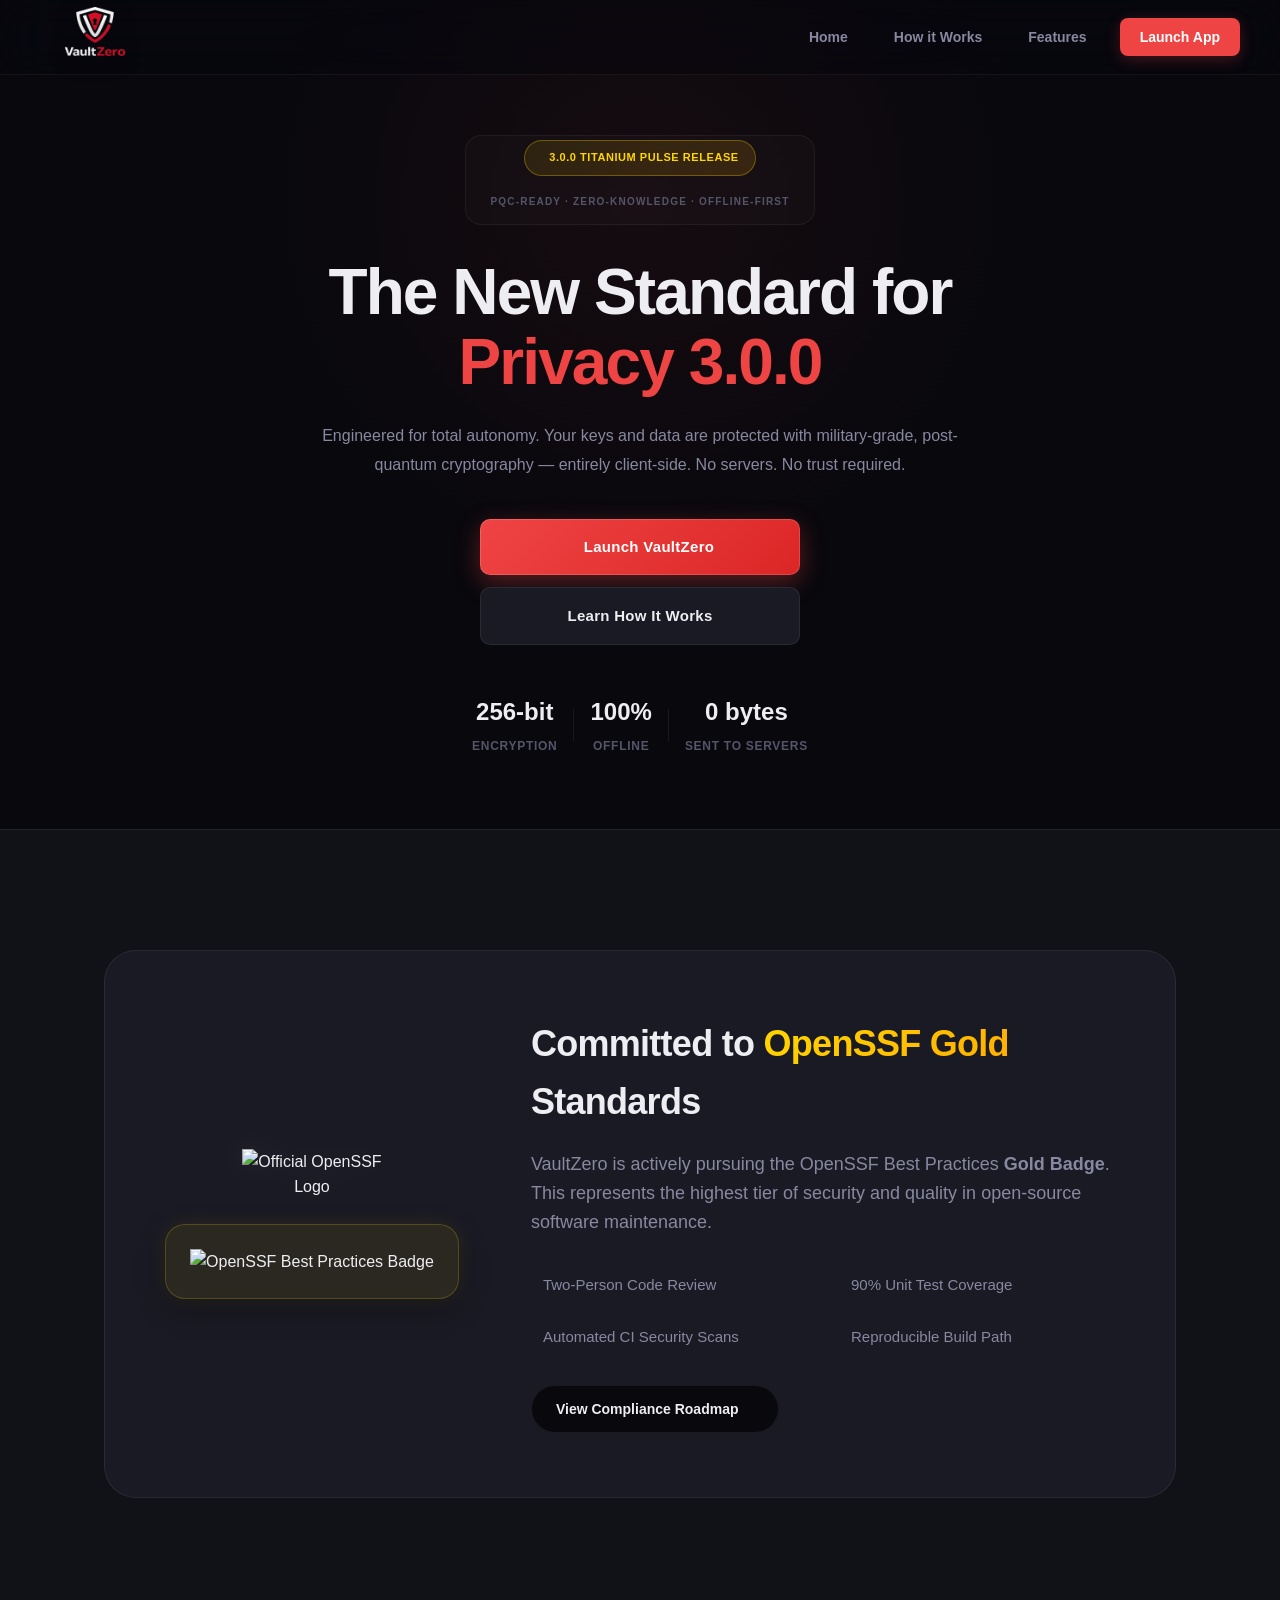
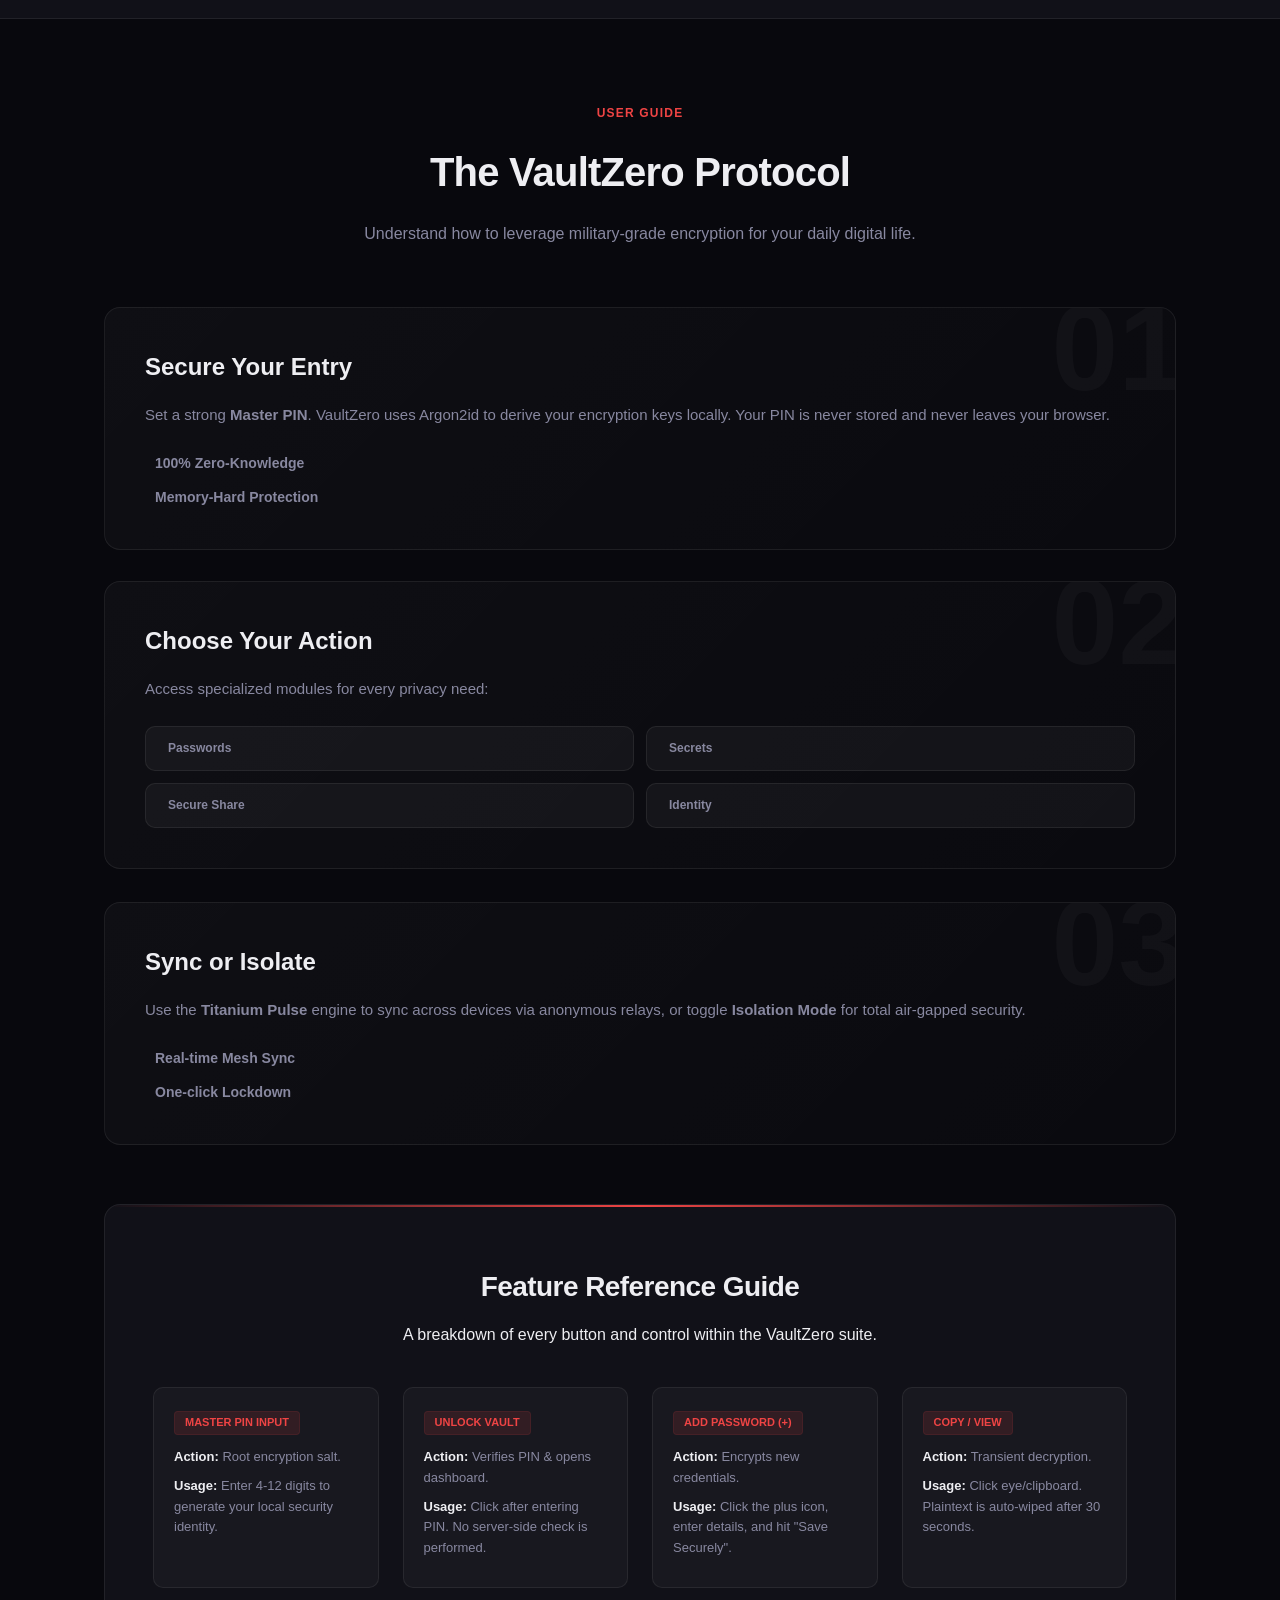
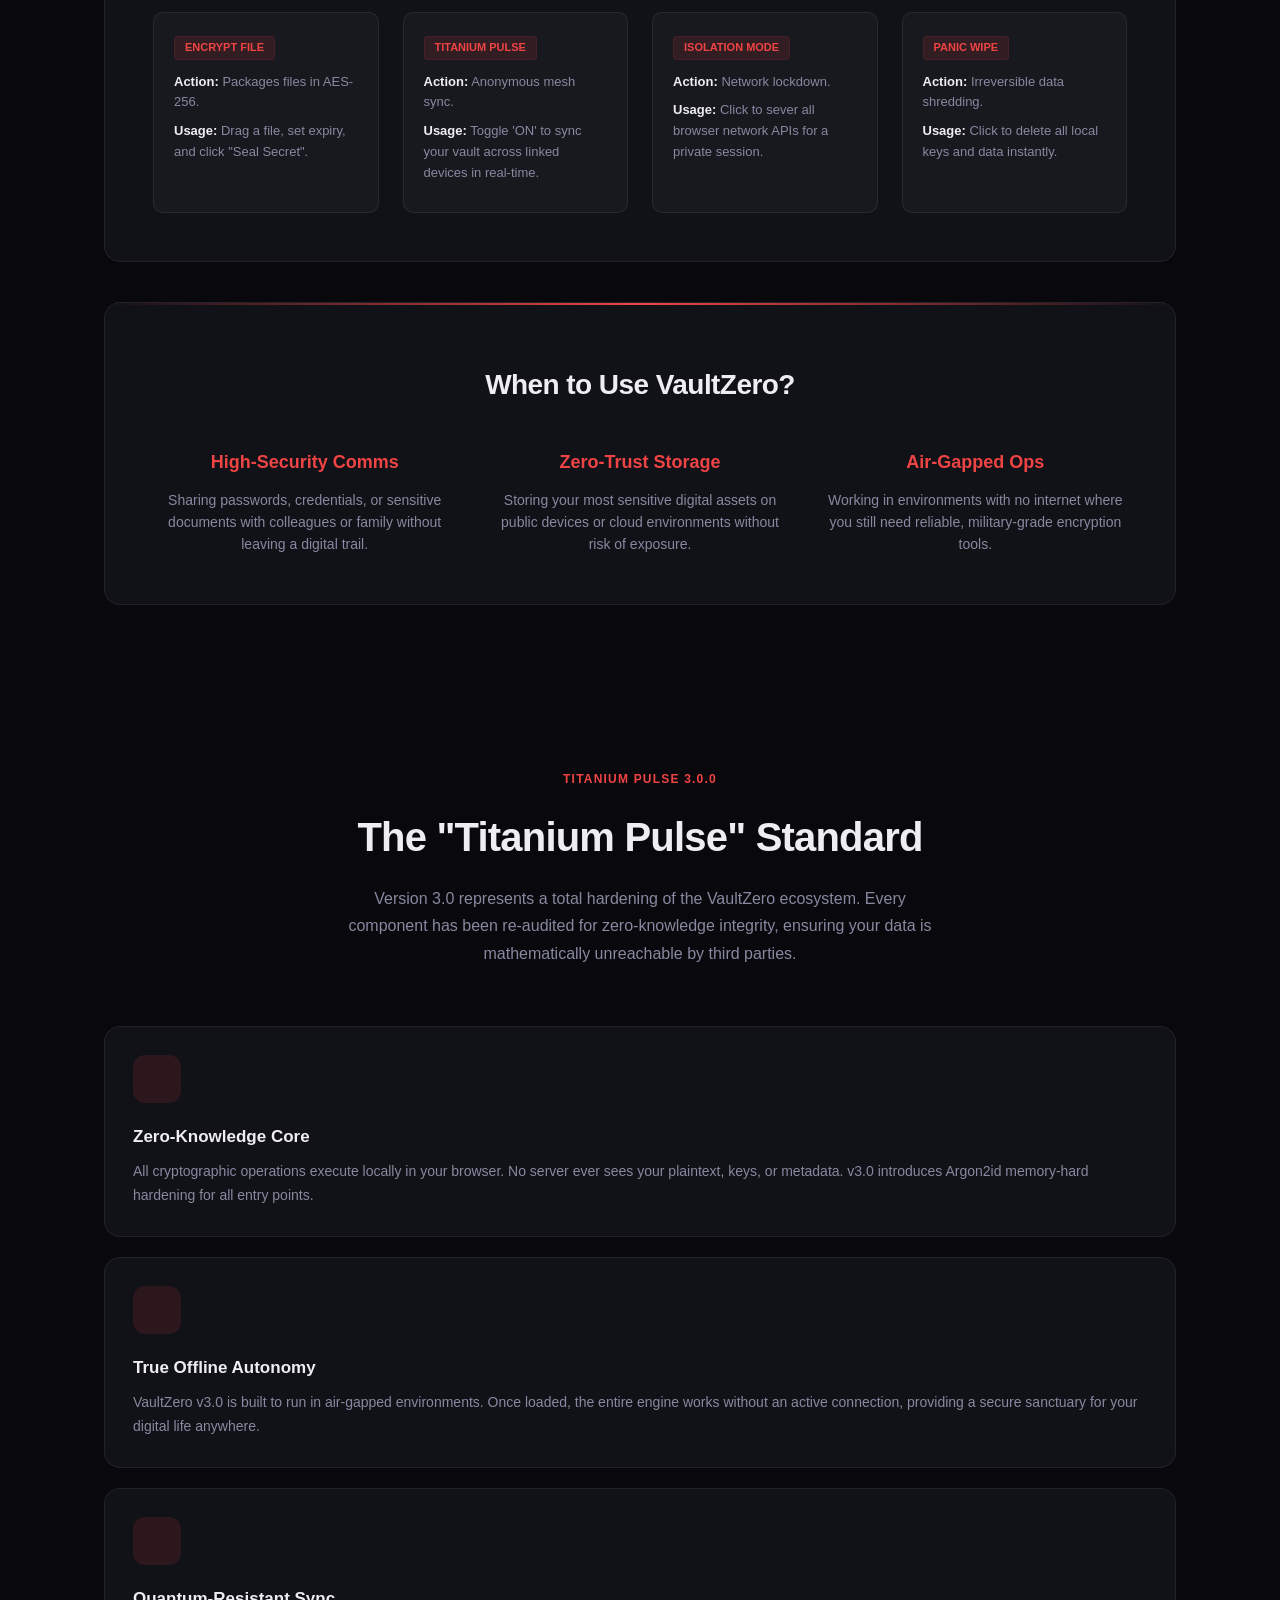
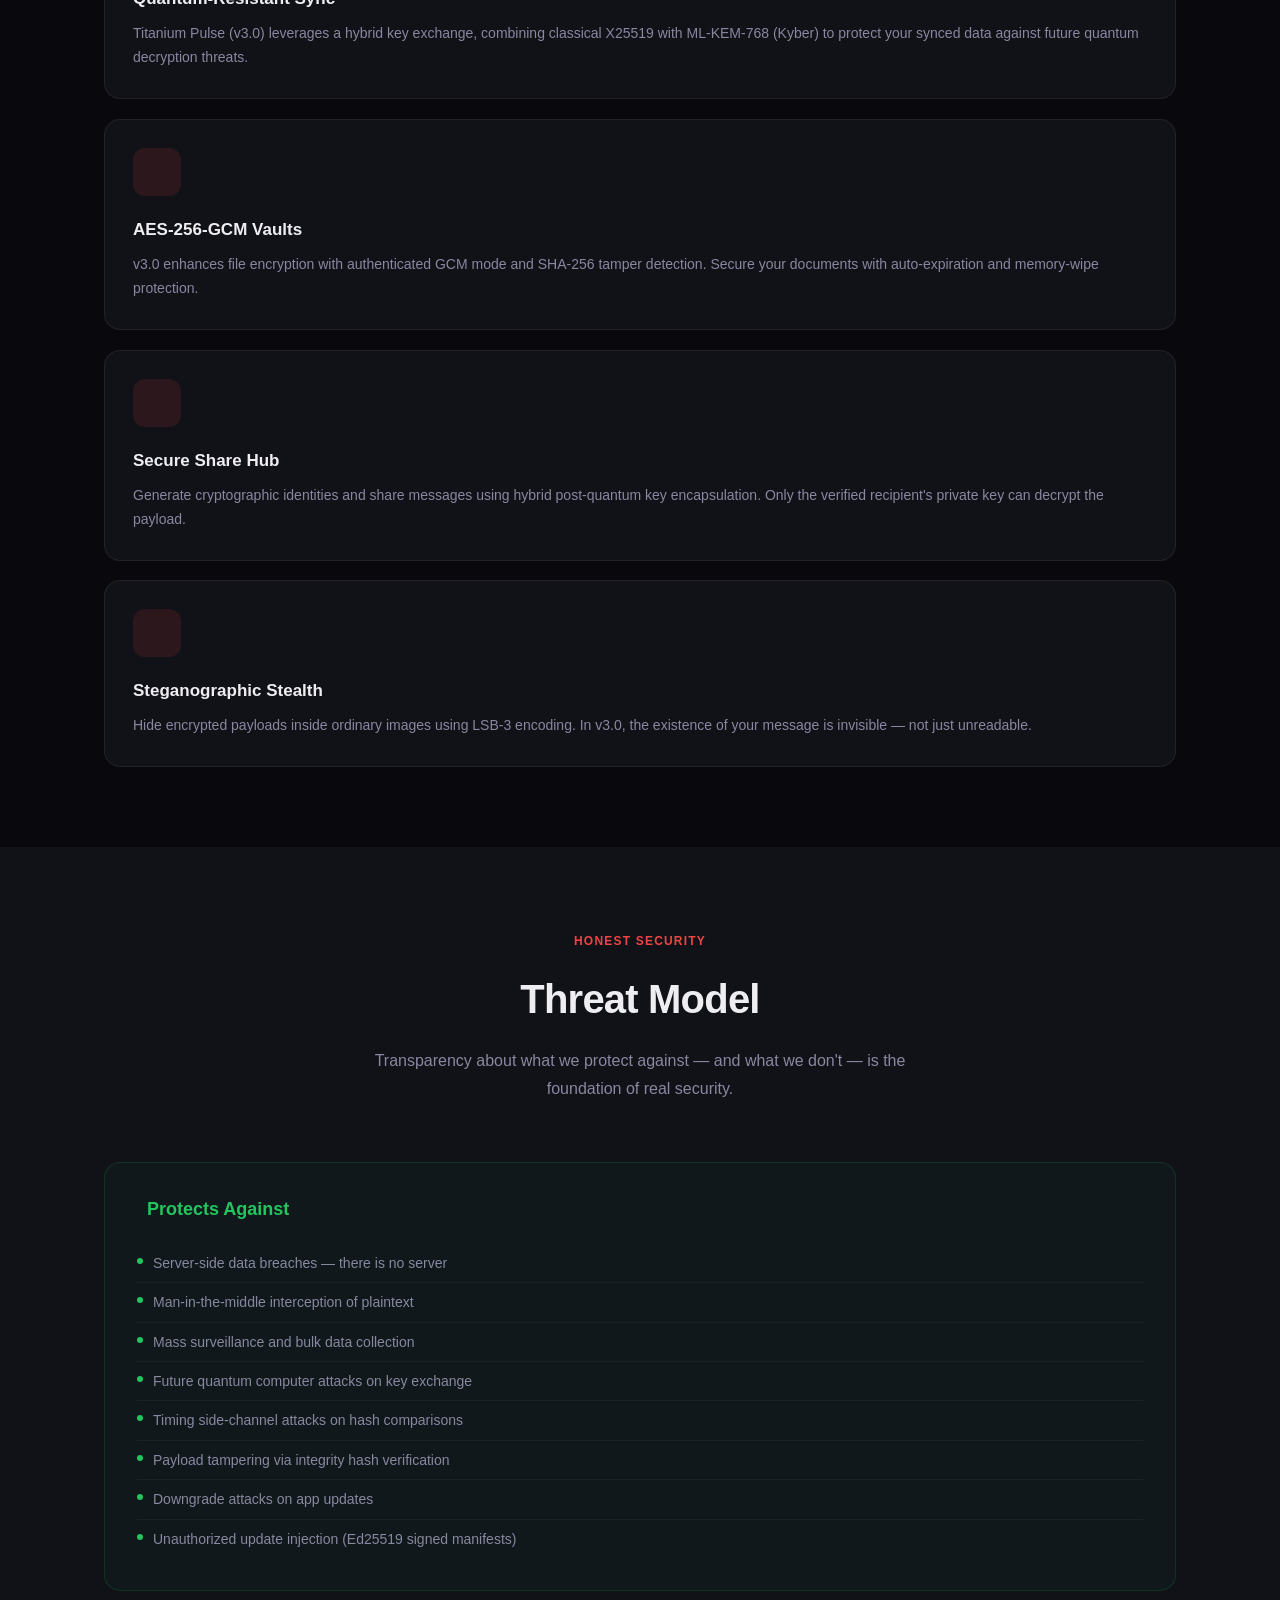
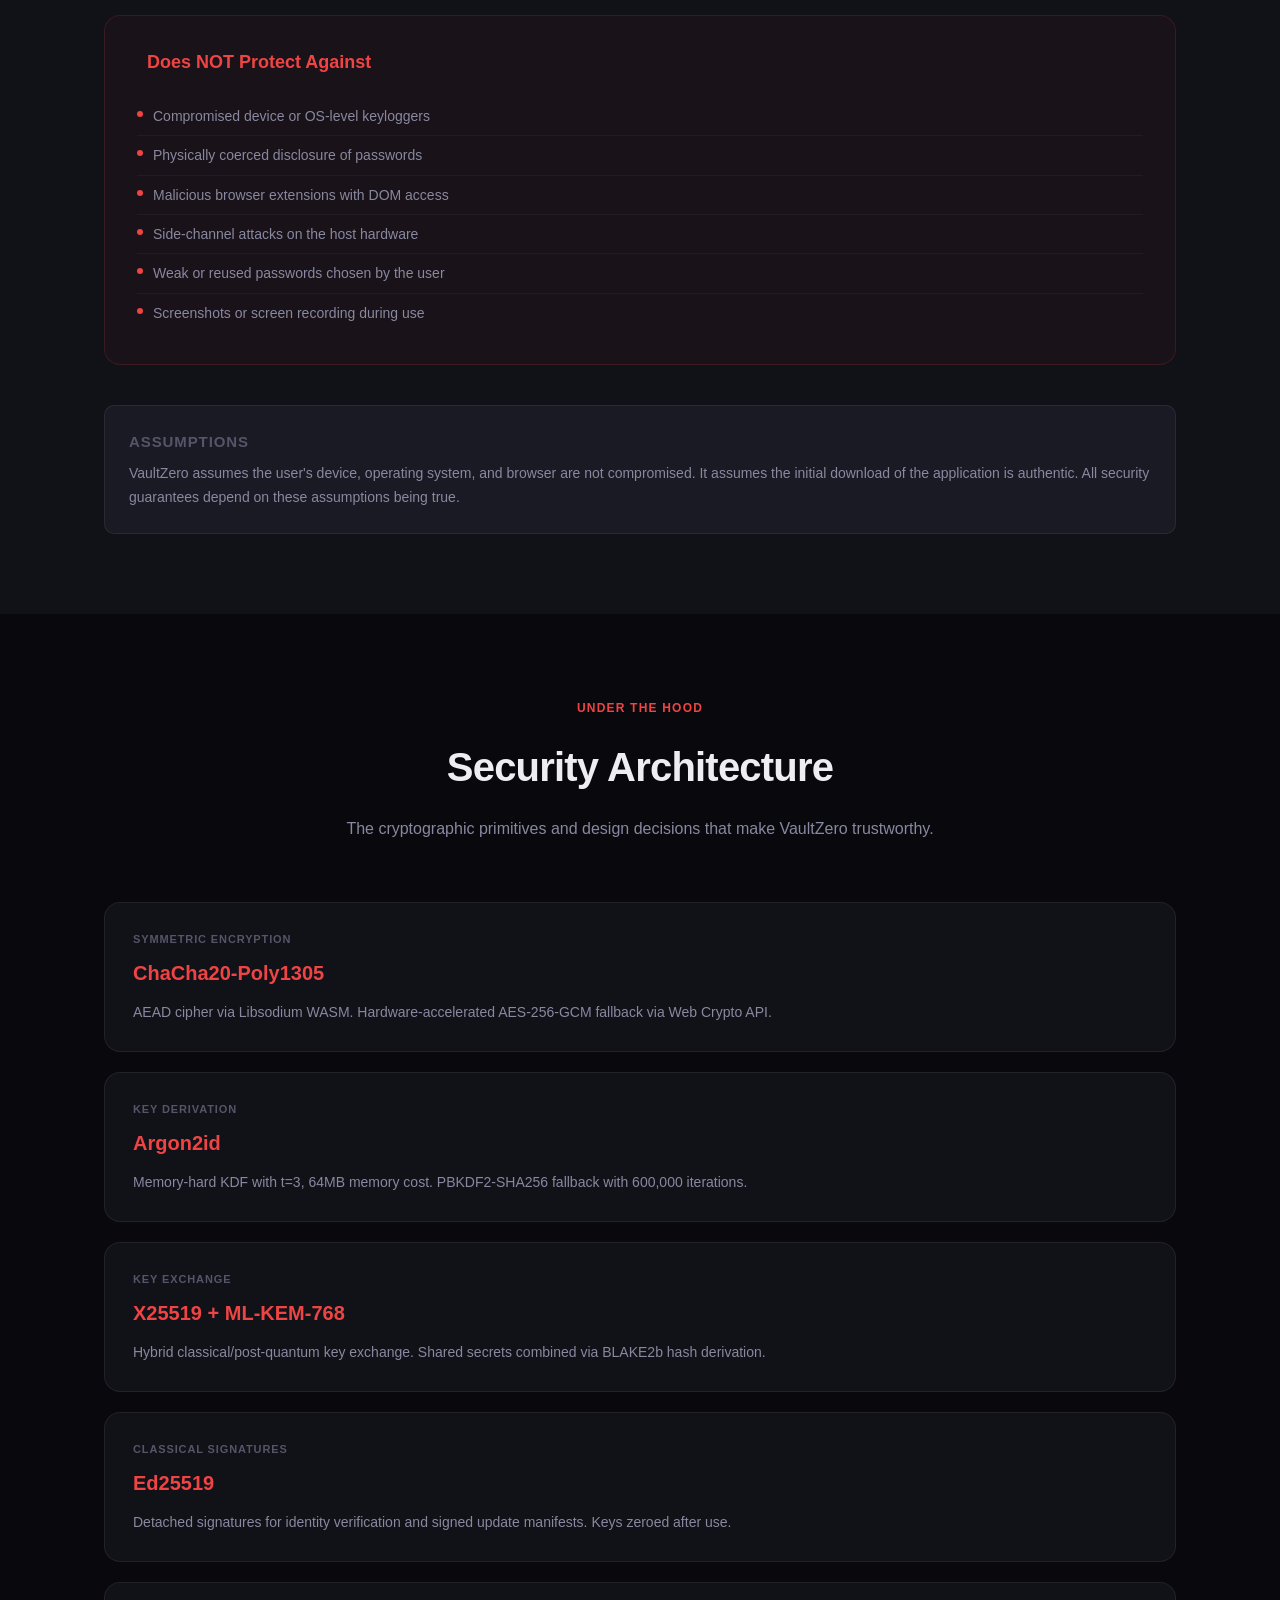
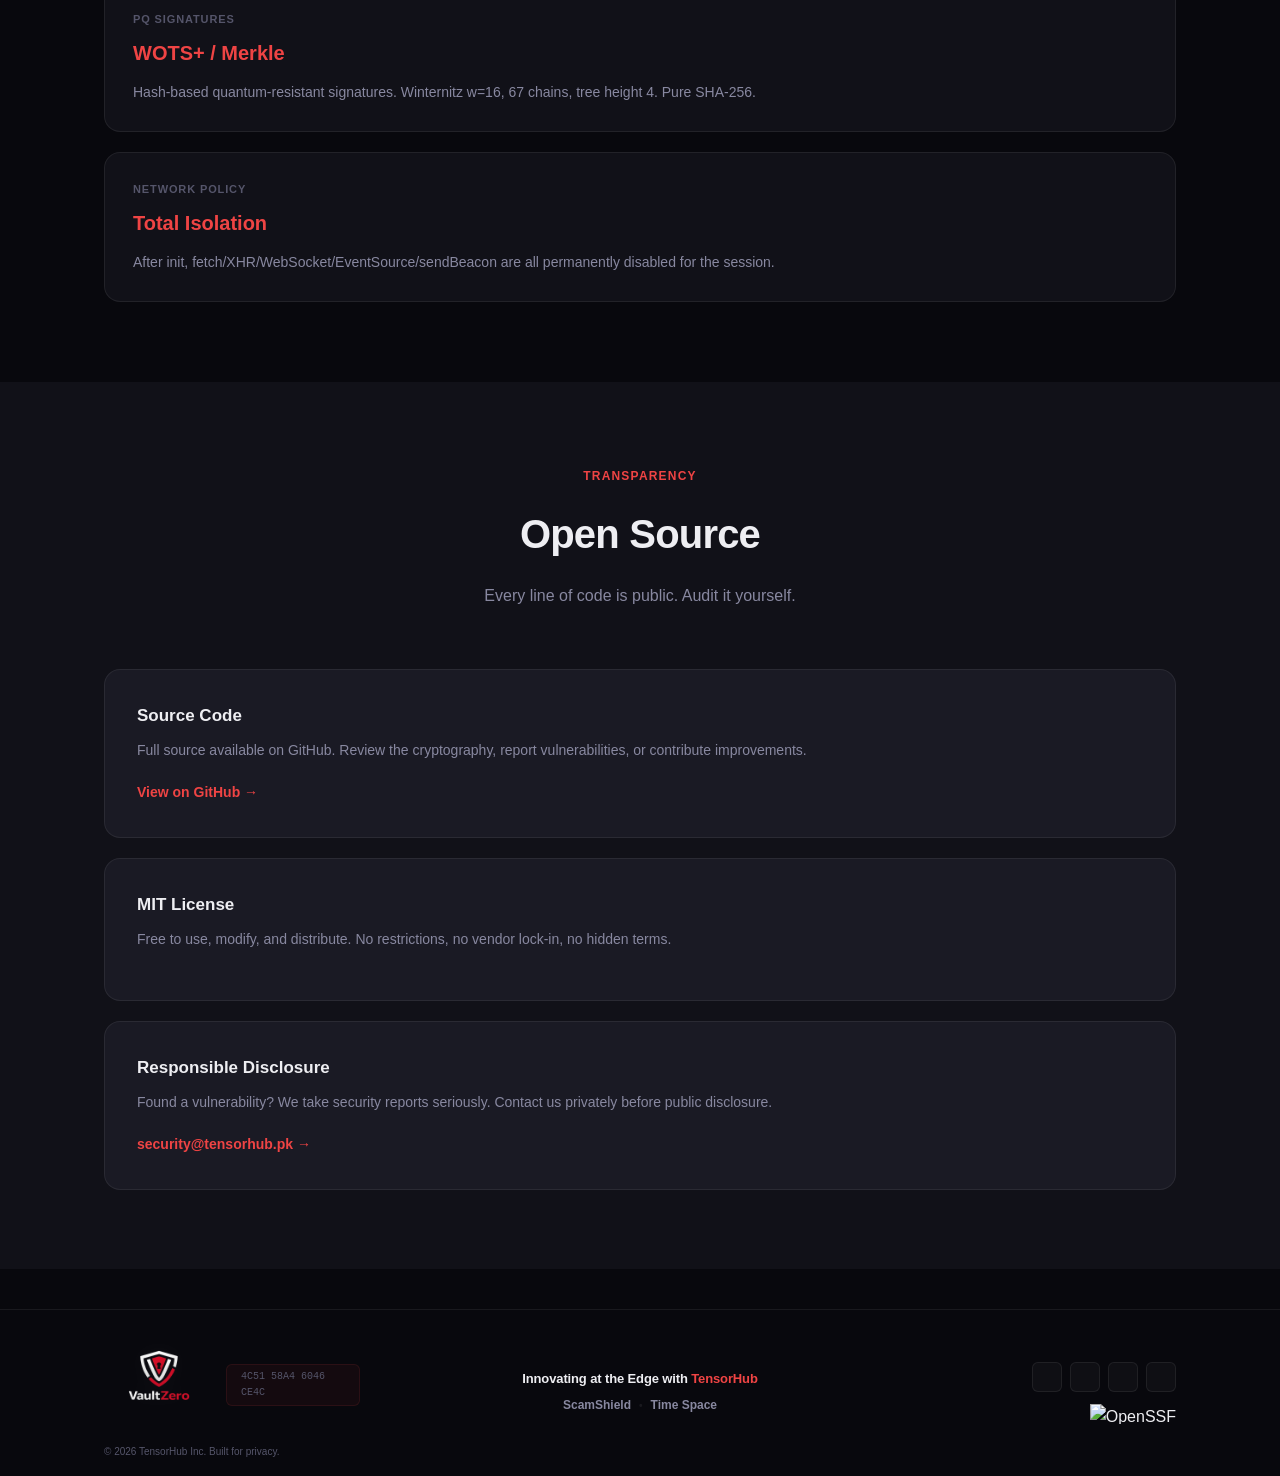
==== commit 1b52f89d: "chore: major documentation and release engine update" ====
--- a/app/index.html
+++ b/app/index.html
@@ -186,7 +186,7 @@
             <nav class="site-nav" id="site-nav">
                 <a href="index.html" class="nav-link">Home</a>
                 <a href="protocol.html" class="nav-link">How it Works</a>
-                <a href="index.html#features" class="nav-link">Features</a>
+                <a href="#features" class="nav-link">Features</a>
                 <a href="vault.html" class="nav-link nav-btn">Launch App</a>
             </nav>
             <button class="mobile-menu-btn" id="mobile-menu-btn" aria-label="Toggle navigation">
@@ -218,7 +218,7 @@
                     <i class="ph-bold ph-shield-check" style="font-size: 24px; margin-right: 8px;"></i>
                     Launch VaultZero
                 </a>
-                <a href="#architecture" class="cta-btn secondary-cta">Learn How It Works</a>
+                <a href="protocol.html" class="cta-btn secondary-cta">Learn How It Works</a>
             </div>
             <div class="hero-stats">
                 <div class="stat">
@@ -594,53 +594,44 @@
     <!-- ===== FOOTER ===== -->
     <footer class="site-footer new-footer">
         <div class="container">
-            <!-- Top Row: TensorHub layout -->
             <div class="new-footer-layout">
-                <!-- Branding (Left) -->
+                <!-- Left: Branding & GPG -->
                 <div class="new-footer-left">
-                    <a href="https://tensorhub.pk" class="new-footer-logo">
-                        <img src="assets/logo.png" alt="VaultZero Logo" width="130" height="auto" style="object-fit: contain;">
-                    </a>
-                    <p class="new-footer-copy" style="margin-top: 12px; font-size: 13px; color: var(--text-muted);">&copy; <span id="copyright-year">2026</span> TensorHub Inc. Built for privacy.</p>
-                    <div class="gpg-verification-badge" style="margin-top: 16px; padding: 10px 14px; background: rgba(239, 68, 68, 0.05); border: 1px solid rgba(239, 68, 68, 0.1); border-radius: 8px; display: inline-flex; align-items: center; gap: 10px;">
-                        <i class="ph-bold ph-seal-check" style="color: var(--red); font-size: 18px;"></i>
-                        <div style="text-align: left;">
-                            <span style="display: block; font-size: 9px; font-weight: 800; text-transform: uppercase; letter-spacing: 0.1em; color: var(--text-muted);">Official GPG Key</span>
-                            <code style="font-family: monospace; font-size: 11px; color: var(--text); font-weight: 600;">6CE3 0CC6 9DC3 46F5</code>
+                    <div class="footer-brand-row">
+                        <a href="https://tensorhub.pk" class="new-footer-logo">
+                            <img src="assets/logo.png" alt="VaultZero Logo" width="110" height="auto">
+                        </a>
+                        <div class="gpg-verification-badge">
+                            <i class="ph-bold ph-seal-check"></i>
+                            <code>4C51 58A4 6046 CE4C</code>
                         </div>
                     </div>
-                </div>
-
-                <!-- Center: Tagline & Projects -->
+                    <p class="new-footer-copy">&copy; 2026 TensorHub Inc. Built for privacy.</p>
+                </div>
+
+                <!-- Center: Tagline & Projects (Side-by-Side) -->
                 <div class="new-footer-center">
-                    <p class="new-footer-tagline">
-                        Innovating at the Edge with <a href="https://tensorhub.pk" class="tensorhub-link">TensorHub</a>
-                    </p>
+                    <p class="new-footer-tagline">Innovating at the Edge with <a href="https://tensorhub.pk" class="tensorhub-link">TensorHub</a></p>
                     <div class="new-footer-projects">
-                        <span class="projects-label">Featured Projects</span>
                         <div class="projects-list">
-                            <a href="https://scamshield.tensorhub.pk/" target="_blank" class="project-link">
-                                ScamShield<span></span>
-                            </a>
+                            <a href="https://scamshield.tensorhub.pk/" target="_blank" class="project-link">ScamShield</a>
                             <span class="project-dot">•</span>
-                            <a href="https://timespace.tensorhub.pk" target="_blank" class="project-link">
-                                Time Space<span></span>
-                            </a>
+                            <a href="https://timespace.tensorhub.pk" target="_blank" class="project-link">Time Space</a>
                         </div>
                     </div>
                 </div>
 
-                <!-- Social & Compliance (Right) -->
+                <!-- Right: Socials & OpenSSF -->
                 <div class="new-footer-right">
                     <div class="new-footer-socials">
-                        <a href="https://github.com/Muhammad-Owais-1947" target="_blank" rel="noopener noreferrer" aria-label="Founder GitHub" title="Owner Github"><i class="ph-fill ph-github-logo"></i></a>
-                        <a href="https://github.com/TensorHub-Pk" target="_blank" rel="noopener noreferrer" aria-label="TensorHub GitHub Organization" title="Company Github"><i class="ph-bold ph-buildings"></i></a>
-                        <a href="https://www.linkedin.com/in/MuhammadOwaisCEOTensorhub" target="_blank" rel="noopener noreferrer" aria-label="LinkedIn Profile" title="LinkedIn"><i class="ph-fill ph-linkedin-logo"></i></a>
-                        <a href="mailto:info@tensorhub.pk" aria-label="Contact via Email" title="Email Us"><i class="ph-fill ph-envelope"></i></a>
+                        <a href="https://github.com/Muhammad-Owais-1947" target="_blank" title="Founder GitHub"><i class="ph-fill ph-github-logo"></i></a>
+                        <a href="https://github.com/TensorHub-Pk" target="_blank" title="Organization GitHub"><i class="ph-bold ph-buildings"></i></a>
+                        <a href="https://www.linkedin.com/in/MuhammadOwaisCEOTensorhub" target="_blank" title="LinkedIn"><i class="ph-fill ph-linkedin-logo"></i></a>
+                        <a href="mailto:info@tensorhub.pk" title="Email"><i class="ph-fill ph-envelope"></i></a>
                     </div>
                     <div class="footer-badge">
                         <a href="https://bestpractices.dev/projects/12040" rel="noopener noreferrer" target="_blank">
-                            <img src="https://bestpractices.dev/projects/12040/badge" alt="OpenSSF Best Practices Badge" style="height: 24px;">
+                            <img src="https://bestpractices.dev/projects/12040/badge" alt="OpenSSF" style="height: 20px;">
                         </a>
                     </div>
                 </div>
@@ -778,5 +769,36 @@
             }, 300);
         })();
     </script>
+
+    <!-- Mobile Menu Toggle -->
+    <script>
+        (function() {
+            document.addEventListener('DOMContentLoaded', function() {
+                var btn = document.getElementById('mobile-menu-btn');
+                var nav = document.getElementById('site-nav');
+                if (!btn || !nav) return;
+
+                btn.onclick = function(e) {
+                    e.preventDefault();
+                    var isOpen = nav.classList.toggle('mobile-open');
+                    var icon = btn.querySelector('i');
+                    if (icon) {
+                        icon.className = isOpen ? 'ph-bold ph-x' : 'ph-bold ph-list';
+                    }
+                    document.body.style.overflow = isOpen ? 'hidden' : '';
+                };
+
+                // Close menu when a nav link is clicked
+                nav.querySelectorAll('.nav-link').forEach(function(link) {
+                    link.onclick = function() {
+                        nav.classList.remove('mobile-open');
+                        var icon = btn.querySelector('i');
+                        if (icon) icon.className = 'ph-bold ph-list';
+                        document.body.style.overflow = '';
+                    };
+                });
+            });
+        })();
+    </script>
 </body>
 </html>
--- a/app/home-design.css
+++ b/app/home-design.css
@@ -29,8 +29,8 @@
   --radius-sm: 10px;
   --font-heading: "Outfit", sans-serif;
   --font-body: "Inter", sans-serif;
-  --header-h: 60px;
-  --header-h-mobile: 56px;
+  --header-h: 74px;
+  --header-h-mobile: 64px;
 }
 
 /* ── Reset ── */
@@ -44,7 +44,7 @@
 html {
   scroll-behavior: smooth;
   -webkit-text-size-adjust: 100%;
-  scroll-padding-top: 60px;
+  scroll-padding-top: 74px;
 }
 body {
   font-family: var(--font-body);
@@ -107,6 +107,10 @@
   border-bottom-color: rgba(255, 255, 255, 0.08);
   box-shadow: 0 10px 40px rgba(0, 0, 0, 0.4);
 }
+.site-header .container {
+  max-width: 100% !important;
+  padding: 0 40px !important;
+}
 .header-inner {
   display: flex;
   align-items: center;
@@ -118,13 +122,13 @@
   align-items: center;
 }
 .logo-img {
-  height: 110px; /* Big logo */
+  height: 110px; /* Restored for a bold 'hanging' presence */
   width: auto;
   object-fit: contain;
   transition: all 0.3s ease;
+  filter: drop-shadow(0 4px 12px rgba(0,0,0,0.2));
   position: relative;
   z-index: 1001;
-  filter: drop-shadow(0 4px 12px rgba(0,0,0,0.2));
 }
 @media (max-width: 768px) {
   .logo-img {
@@ -143,7 +147,7 @@
   gap: 20px;
 }
 .nav-link {
-  font-size: 13px;
+  font-size: 14px;
   font-weight: 700;
   color: var(--text-secondary);
   padding: 6px 12px;
@@ -281,7 +285,7 @@
   gap: 16px;
   justify-content: center;
   flex-wrap: wrap;
-  margin-bottom: 80px;
+  margin-bottom: 48px;
 }
 .cta-btn {
   display: inline-flex;
@@ -355,7 +359,7 @@
    SECTIONS (shared)
    ================================================================ */
 .section {
-  padding: clamp(60px, 10vh, 120px) 0;
+  padding: 80px 0;
 }
 .section-alt {
   background: var(--bg-surface);
@@ -614,140 +618,145 @@
 }
 
 /* ================================================================
-   FOOTER (TensorHub Inspired)
+   FOOTER (Condensed & Efficient)
    ================================================================ */
 .new-footer {
   border-top: 1px solid var(--border);
-  padding: 24px 0 32px; /* Top reduced */
+  padding: 32px 0; /* Drastically reduced */
   background: var(--bg);
-}
+  position: relative;
+}
+
 .new-footer-layout {
+  display: grid;
+  grid-template-columns: 1.5fr 1.2fr 1fr;
+  gap: 32px;
+  align-items: center; /* Center vertically to save space */
+}
+
+.new-footer-left {
   display: flex;
   flex-direction: column;
-  justify-content: space-between;
-  align-items: center;
-  gap: 16px; /* Reduced from 24 */
-}
-@media (min-width: 768px) {
-  .new-footer-layout {
-    flex-direction: row;
-    gap: 32px;
-  }
-}
-.new-footer-left {
-  text-align: center;
-}
-@media (min-width: 768px) {
-  .new-footer-left {
-    text-align: left;
-    flex: 1;
-    min-width: 0;
-  }
-}
+  gap: 12px; /* Tightened gap */
+}
+
 .new-footer-logo {
   display: inline-flex;
-  align-items: center;
-  gap: 8px;
-  font-family: var(--font-heading);
-  font-weight: 800;
-  font-size: 16px;
-  color: var(--text);
-  transition: color 0.2s;
-}
-@media (min-width: 640px) {
-  .new-footer-logo {
-    font-size: 18px;
-  }
-}
-.new-footer-logo:hover {
-  color: #3b82f6; /* hover:text-blue-500 */
-}
-.new-footer-logo svg {
-  color: var(--red); /* keep VaultZero brand red */
-}
+  margin-bottom: 4px;
+}
+
 .new-footer-copy {
+  font-size: 12px;
   color: var(--text-muted);
-  font-size: 12px;
-  margin-top: 6px;
-}
+  margin: 0;
+}
+
+.gpg-verification-badge {
+  padding: 6px 10px !important; /* Smaller padding */
+  margin-top: 4px !important;
+  max-width: fit-content;
+}
+
 .new-footer-center {
-  display: none;
+  display: flex !important;
   flex-direction: column;
-  align-items: center;
+  gap: 8px; /* Very tight gap */
+  text-align: center;
+}
+
+.new-footer-tagline {
+  font-size: 15px !important;
+  font-weight: 700;
+  margin: 0;
+}
+
+.projects-label {
+  font-size: 10px !important;
+  margin-bottom: 4px !important;
+  letter-spacing: 0.05em;
+}
+
+.projects-list {
+  display: flex;
+  flex-direction: column;
+  gap: 4px; /* Tiny gap between projects */
+}
+
+.project-link {
+  font-size: 13px !important;
+  padding: 2px 0;
+}
+
+.new-footer-right {
+  display: flex;
+  flex-direction: column;
+  gap: 16px;
+  align-items: flex-end;
+}
+
+.new-footer-socials {
   gap: 12px;
-  text-align: center;
-}
-@media (min-width: 640px) {
-  .new-footer-center {
-    display: flex;
-  }
-}
-@media (min-width: 768px) {
-  .new-footer-center {
+}
+
+.new-footer-socials a {
+  width: 36px;
+  height: 36px;
+  font-size: 18px;
+}
+
+@media (max-width: 992px) {
+  .new-footer-layout {
+    grid-template-columns: 1fr 1fr;
     gap: 24px;
   }
 }
-.new-footer-tagline {
-  color: #cbd5e1; /* text-slate-300 */
-  font-size: 16px;
-  font-weight: 500;
-  letter-spacing: 0.02em;
-}
-@media (min-width: 640px) {
-  .new-footer-tagline {
-    font-size: 16px;
-  }
-}
-.tensorhub-link {
-  color: #60a5fa; /* text-blue-400 */
-  font-weight: 600;
-  text-decoration-color: rgba(59, 130, 246, 0.5); /* decoration-blue-500/50 */
-  text-underline-offset: 4px;
-  transition: all 0.2s;
-}
-.tensorhub-link:hover {
-  color: #93c5fd; /* hover:text-blue-300 */
-  text-decoration: underline;
-}
-.new-footer-projects {
-  display: flex;
-  flex-direction: column;
-  align-items: center;
-  gap: 12px;
-}
-@media (min-width: 768px) {
-  .new-footer-projects {
-    flex-direction: row;
-    gap: 16px;
-  }
-}
-.projects-label {
-  display: none;
-  color: var(--text-muted);
-  text-transform: uppercase;
-  letter-spacing: 0.1em;
-  font-size: 10px;
-  font-weight: 800;
-}
-@media (min-width: 640px) {
-  .projects-label {
-    display: block;
-  }
-}
-.projects-list {
-  display: flex;
-  align-items: center;
-  gap: 16px;
-  font-size: 12px;
-  font-weight: 500;
-}
-@media (min-width: 640px) {
+
+@media (max-width: 768px) {
+  .new-footer {
+    padding: 32px 16px;
+  }
+  .new-footer-layout {
+    grid-template-columns: 1fr;
+    gap: 32px;
+  }
+  .new-footer-right {
+    align-items: center;
+  }
+}
+
+.project-dot {
+  display: none; /* Hide dots in vertical layout */
+}
+
+@media (max-width: 992px) {
+  .new-footer-layout {
+    grid-template-columns: 1fr 1fr;
+    gap: 40px;
+  }
+}
+
+@media (max-width: 768px) {
+  .new-footer {
+    padding: 60px 0 40px;
+    text-align: center;
+  }
+  .new-footer-layout {
+    grid-template-columns: 1fr;
+    gap: 48px;
+  }
+  .new-footer-left, 
+  .new-footer-center, 
+  .new-footer-right {
+    align-items: center;
+    text-align: center;
+  }
   .projects-list {
-    font-size: 14px;
-  }
-}
-.project-link {
-  color: var(--text-secondary); /* text-slate-400 */
+    align-items: center;
+  }
+  .new-footer-right {
+    align-items: center;
+  }
+}
   transition: color 0.2s;
   position: relative;
   padding-bottom: 2px;
@@ -1701,3 +1710,379 @@
 .ref-item strong {
   color: var(--text);
 }
+
+/* ================================================================
+   MOBILE RESPONSIVENESS — VaultZero
+   Precise overrides using actual class names from index.html + protocol.html
+   ================================================================ */
+
+@media (max-width: 768px) {
+  /* ── Force Hide Desktop Nav ── */
+  #site-nav {
+    display: none !important;
+  }
+
+  /* ── Mobile Menu Button (Force Visible) ── */
+  .mobile-menu-btn {
+    display: flex !important;
+    align-items: center;
+    justify-content: center;
+    width: 44px;
+    height: 44px;
+    border-radius: 12px;
+    background: rgba(255, 255, 255, 0.08) !important;
+    border: 1px solid rgba(255, 255, 255, 0.15) !important;
+    color: var(--text) !important;
+    z-index: 1200 !important; /* Above the overlay */
+    position: relative;
+  }
+
+  /* ── Full Screen Overlay ── */
+  #site-nav.mobile-open {
+    display: flex !important;
+    position: fixed !important;
+    top: 0 !important;
+    left: 0 !important;
+    width: 100vw !important;
+    height: 100vh !important;
+    background: rgba(8, 8, 13, 0.98) !important;
+    backdrop-filter: blur(25px) !important;
+    -webkit-backdrop-filter: blur(25px) !important;
+    flex-direction: column !important;
+    align-items: center !important;
+    justify-content: center !important;
+    gap: 24px !important;
+    z-index: 1100 !important;
+    padding: 24px !important;
+    margin: 0 !important;
+  }
+
+  .site-nav.mobile-open .nav-link {
+    font-size: 20px !important;
+    width: 80% !important;
+    max-width: 300px !important;
+    padding: 16px !important;
+    background: rgba(255, 255, 255, 0.05) !important;
+    border: 1px solid rgba(255, 255, 255, 0.1) !important;
+  }
+}
+
+  /* ── Hero ── */
+  .hero-subtitle {
+    font-size: 16px;
+  }
+  .hero-actions {
+    flex-direction: column;
+    align-items: center;
+    gap: 12px;
+  }
+  .cta-btn {
+    width: 100%;
+    max-width: 320px;
+    justify-content: center;
+    white-space: normal;
+  }
+  .hero-stats {
+    gap: 16px;
+    flex-wrap: wrap;
+  }
+  .hero-badges-group {
+    flex-direction: column;
+    border-radius: 16px;
+    gap: 8px;
+  }
+
+  /* ── Card Grids — all collapse to 1 column ── */
+  .features-grid,
+  .arch-grid,
+  .open-source-content,
+  .usage-grid {
+    grid-template-columns: 1fr !important;
+  }
+
+  /* ── Threat grid — 2 col → 1 col ── */
+  .threat-grid {
+    grid-template-columns: 1fr !important;
+  }
+
+  /* ── Protocol GPG card ── */
+  .gpg-card {
+    overflow-x: auto;
+    word-break: break-all;
+    padding: 24px 16px !important;
+  }
+}
+
+/* ── Extra small screens (≤ 480px) ── */
+@media (max-width: 480px) {
+  .container {
+    padding: 0 16px;
+  }
+  .hero-title {
+    font-size: clamp(26px, 8vw, 38px);
+  }
+  .logo-img {
+    height: 60px;
+  }
+  .gpg-verification-badge code {
+    font-size: 10px;
+    word-break: break-all;
+  }
+  .stat-value {
+    font-size: 18px;
+  }
+  .section-header {
+    margin-bottom: 32px;
+  }
+}
+
+/* ================================================================
+   FOOTER (Ultra-Compact Horizontal)
+   ================================================================ */
+.new-footer {
+  border-top: 1px solid var(--border);
+  padding: 16px 0 !important; /* Minimal padding */
+  background: var(--bg);
+}
+
+.new-footer-layout {
+  display: flex;
+  justify-content: space-between;
+  align-items: center;
+  gap: 24px;
+}
+
+.new-footer-left {
+  display: flex;
+  flex-direction: column;
+  gap: 4px;
+}
+
+.footer-brand-row {
+  display: flex;
+  align-items: center;
+  gap: 12px;
+}
+
+.gpg-verification-badge {
+  display: flex;
+  align-items: center;
+  gap: 6px;
+  padding: 4px 8px !important;
+  background: rgba(239, 68, 68, 0.05);
+  border: 1px solid rgba(239, 68, 68, 0.1);
+  border-radius: 6px;
+}
+
+.gpg-verification-badge i {
+  color: var(--red);
+  font-size: 14px;
+}
+
+.gpg-verification-badge code {
+  font-size: 10px !important;
+  color: var(--text-muted);
+}
+
+.new-footer-copy {
+  font-size: 10px !important;
+  color: var(--text-muted);
+}
+
+.new-footer-center {
+  display: flex !important;
+  flex-direction: column;
+  align-items: center;
+  gap: 4px;
+}
+
+.new-footer-tagline {
+  font-size: 13px !important;
+  font-weight: 700;
+}
+
+.projects-list {
+  display: flex;
+  flex-direction: row !important; /* Horizontal row */
+  align-items: center;
+  gap: 8px;
+}
+
+.project-link {
+  font-size: 12px !important;
+  color: var(--text-secondary);
+}
+
+.project-dot {
+  display: inline !important;
+  color: var(--border);
+  font-size: 10px;
+}
+
+.new-footer-right {
+  display: flex;
+  flex-direction: column !important; /* Stack vertically as requested */
+  align-items: flex-end;
+  gap: 12px;
+}
+
+.new-footer-socials {
+  display: flex;
+  gap: 8px;
+}
+
+.new-footer-socials a {
+  width: 30px;
+  height: 30px;
+  display: flex;
+  align-items: center;
+  justify-content: center;
+  border-radius: 6px;
+  background: rgba(255, 255, 255, 0.03);
+  border: 1px solid var(--border);
+  font-size: 16px;
+  color: var(--text-secondary);
+}
+
+@media (max-width: 992px) {
+  .new-footer-layout {
+    flex-wrap: wrap;
+    justify-content: center;
+    text-align: center;
+    gap: 20px;
+  }
+  .new-footer-right {
+    width: 100%;
+    justify-content: center;
+  }
+}
+
+@media (max-width: 768px) {
+  .new-footer {
+    padding: 24px 16px !important;
+  }
+  .footer-brand-row {
+    flex-direction: column;
+    gap: 8px;
+  }
+  .new-footer-layout {
+    flex-direction: column;
+  }
+}
+
+/* ================================================================
+   PREMIUM LOADER (Titanium Pulse)
+   ================================================================ */
+.app-loader-overlay {
+  position: fixed;
+  inset: 0;
+  z-index: 9999;
+  background: #08080d;
+  display: flex;
+  align-items: center;
+  justify-content: center;
+  transition: opacity 0.5s cubic-bezier(0.4, 0, 0.2, 1), visibility 0.5s;
+  backdrop-filter: blur(20px);
+}
+
+.app-loader-overlay.hidden {
+  opacity: 0;
+  visibility: hidden;
+  pointer-events: none;
+}
+
+.loader-card {
+  display: flex;
+  flex-direction: column;
+  align-items: center;
+  gap: 32px;
+  max-width: 400px;
+  text-align: center;
+  position: relative;
+}
+
+.loader-logo {
+  height: 120px;
+  width: auto;
+  filter: drop-shadow(0 0 20px rgba(239, 68, 68, 0.2));
+  animation: logoPulse 2s infinite ease-in-out;
+}
+
+@keyframes logoPulse {
+  0%, 100% { transform: scale(1); filter: drop-shadow(0 0 20px rgba(239, 68, 68, 0.2)); }
+  50% { transform: scale(1.05); filter: drop-shadow(0 0 40px rgba(239, 68, 68, 0.4)); }
+}
+
+.loader-spinner-box {
+  position: absolute;
+  top: 60px;
+  left: 50%;
+  transform: translate(-50%, -50%);
+  width: 180px;
+  height: 180px;
+  pointer-events: none;
+}
+
+.loader-spinner {
+  width: 100%;
+  height: 100%;
+  border: 2px solid transparent;
+  border-top-color: var(--red);
+  border-radius: 50%;
+  animation: spin 1.5s linear infinite;
+  opacity: 0.3;
+}
+
+@keyframes spin {
+  to { transform: rotate(360deg); }
+}
+
+.loader-text-group {
+  display: flex;
+  flex-direction: column;
+  gap: 8px;
+}
+
+.loader-title {
+  font-family: var(--font-heading);
+  font-size: 20px;
+  font-weight: 800;
+  color: #fff;
+  letter-spacing: 0.05em;
+  text-transform: uppercase;
+}
+
+.loader-status {
+  font-size: 13px;
+  color: var(--text-muted);
+  font-family: monospace;
+}
+
+.loader-progress {
+  width: 200px;
+  height: 2px;
+  background: rgba(255, 255, 255, 0.05);
+  border-radius: 4px;
+  overflow: hidden;
+  position: relative;
+}
+
+.loader-progress-fill {
+  position: absolute;
+  top: 0;
+  left: 0;
+  height: 100%;
+  width: 40%;
+  background: var(--red);
+  box-shadow: 0 0 10px var(--red-glow);
+  animation: progressMove 2s infinite ease-in-out;
+}
+
+@keyframes progressMove {
+  0% { left: -40%; }
+  100% { left: 140%; }
+}
+
+.loader-progress.hidden {
+  display: none;
+}
